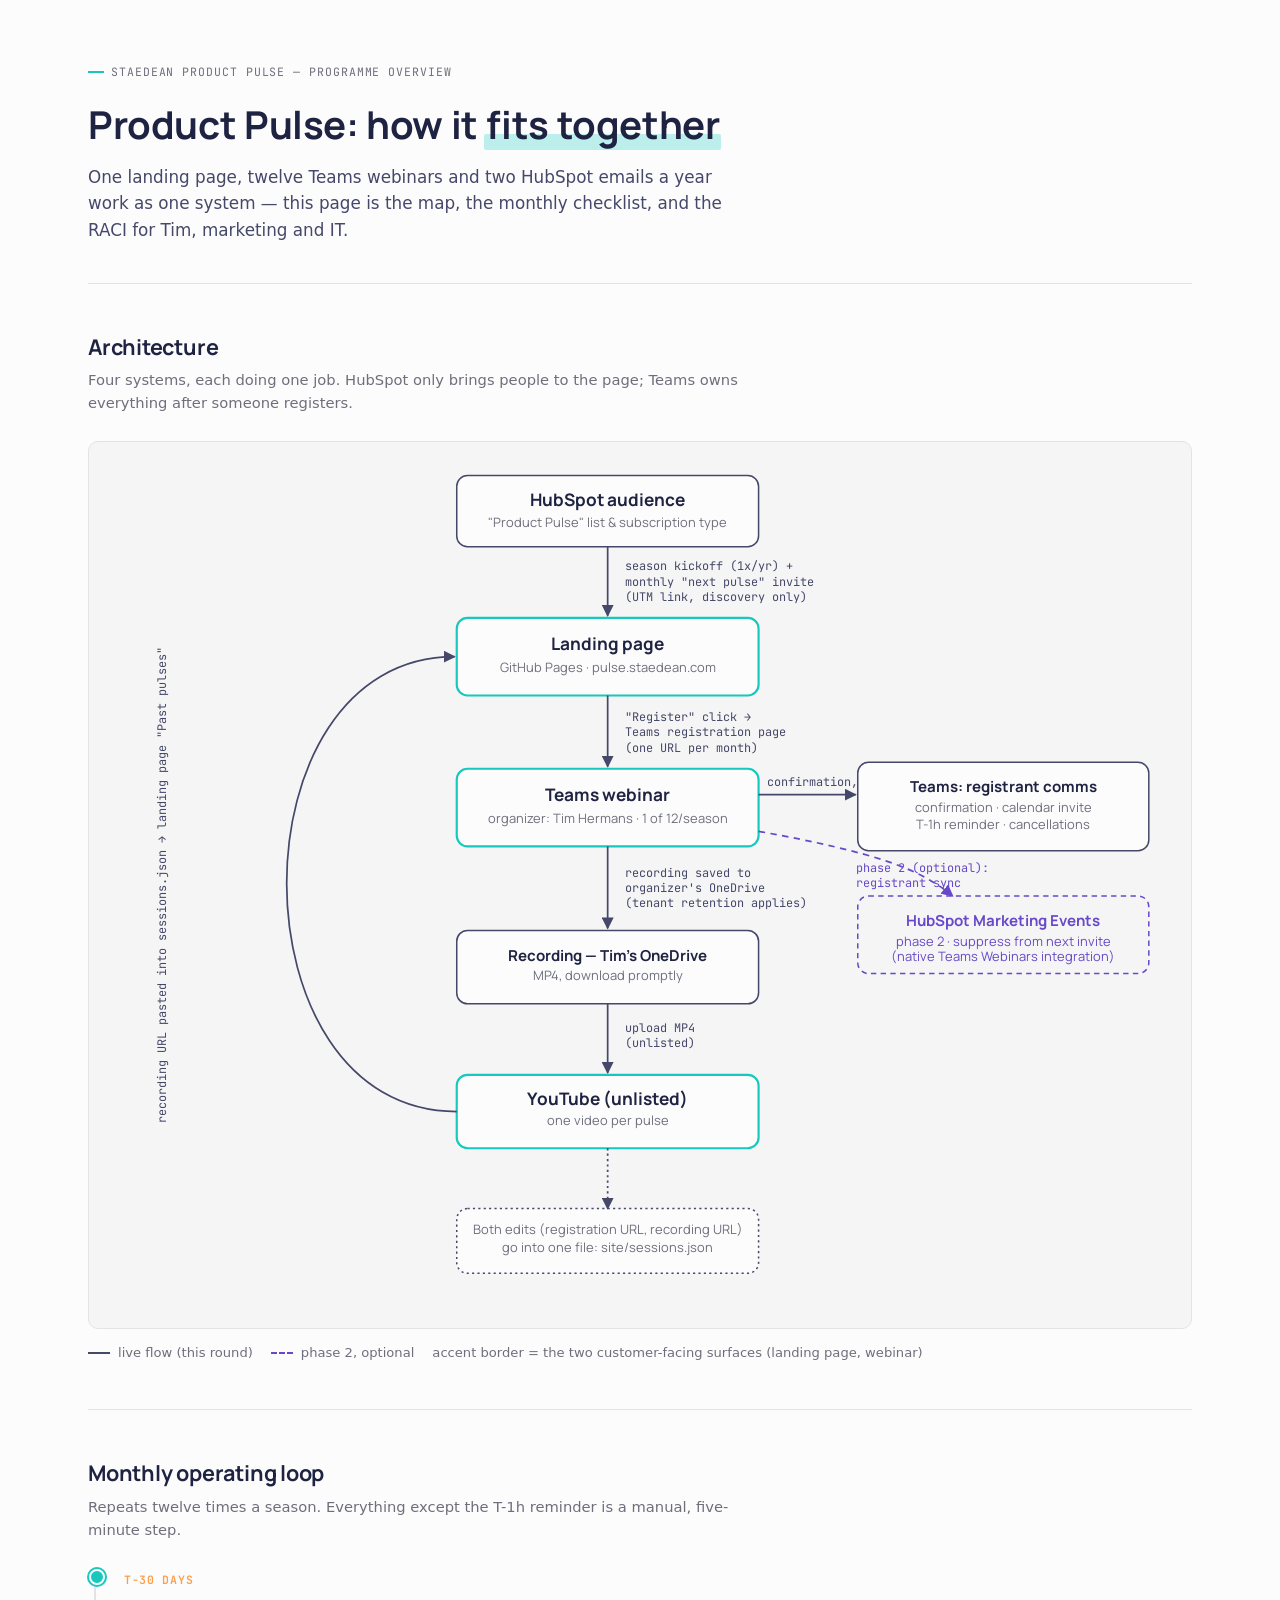
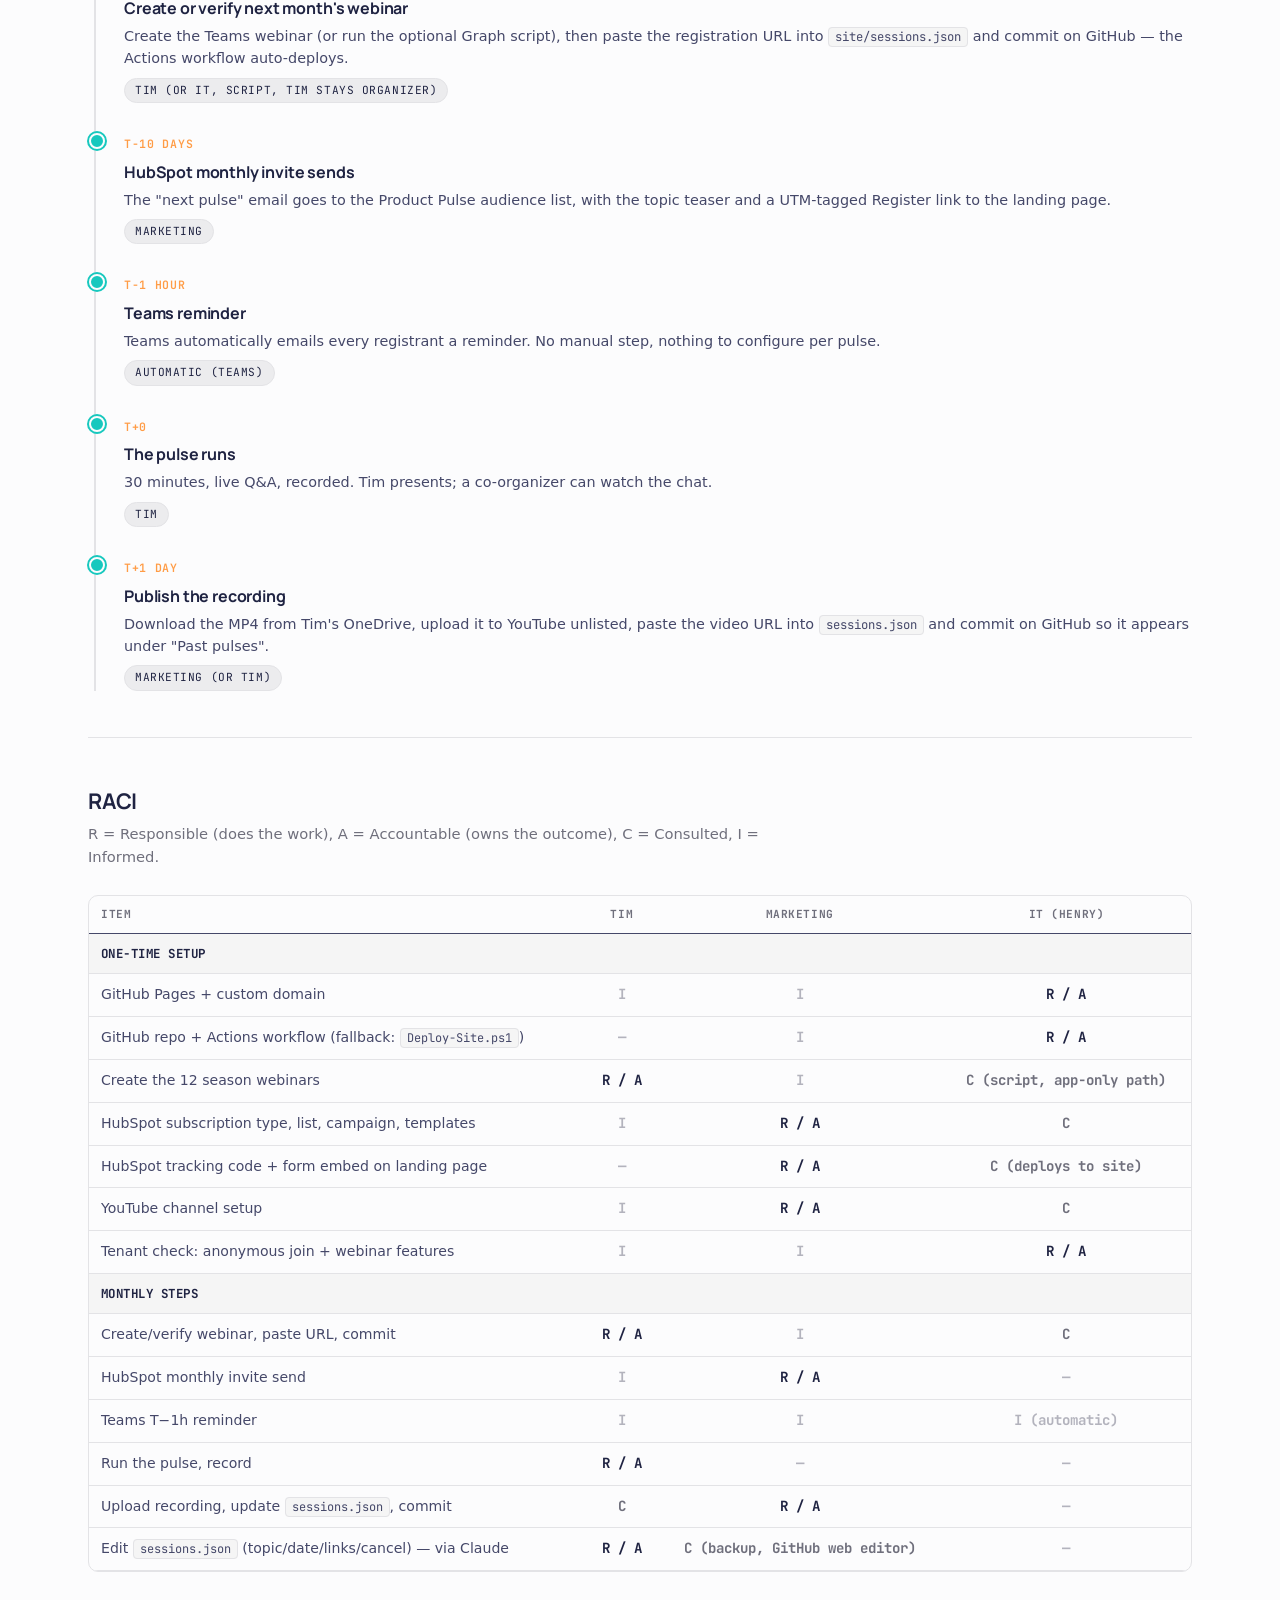
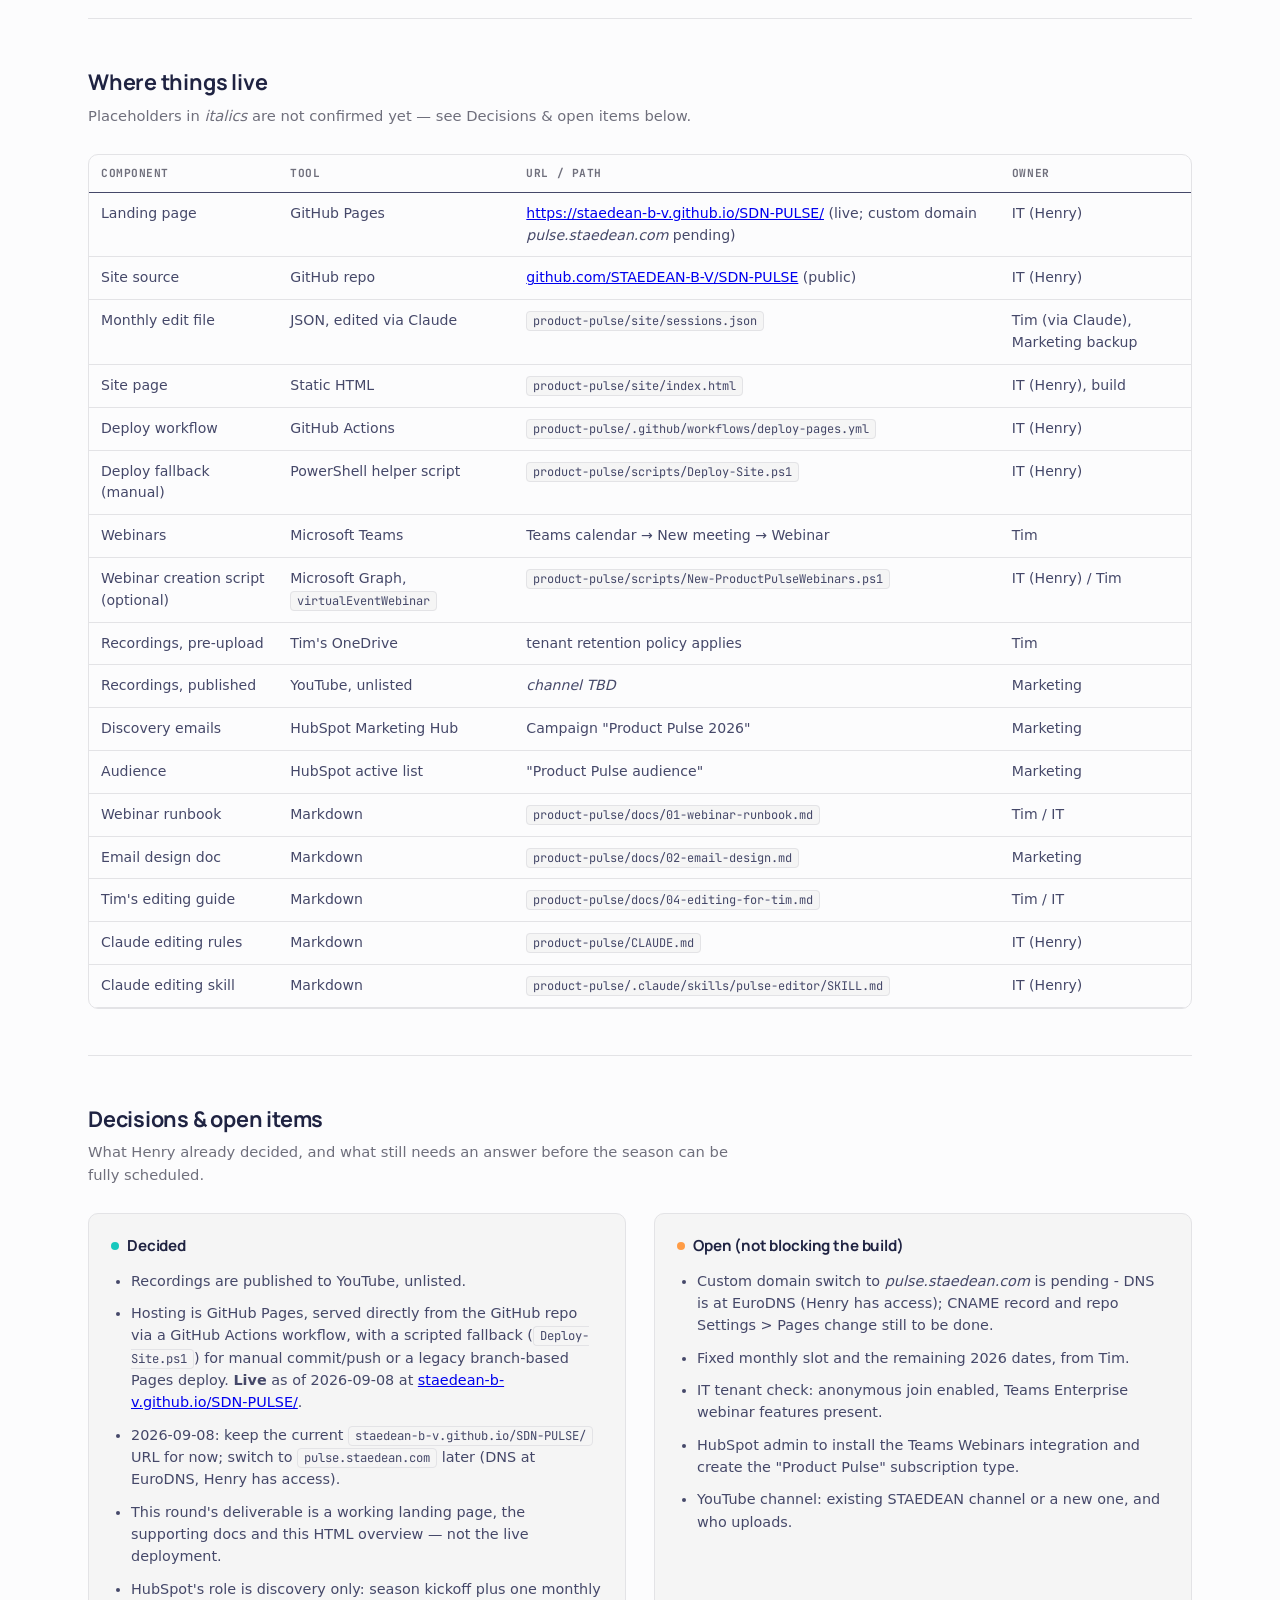
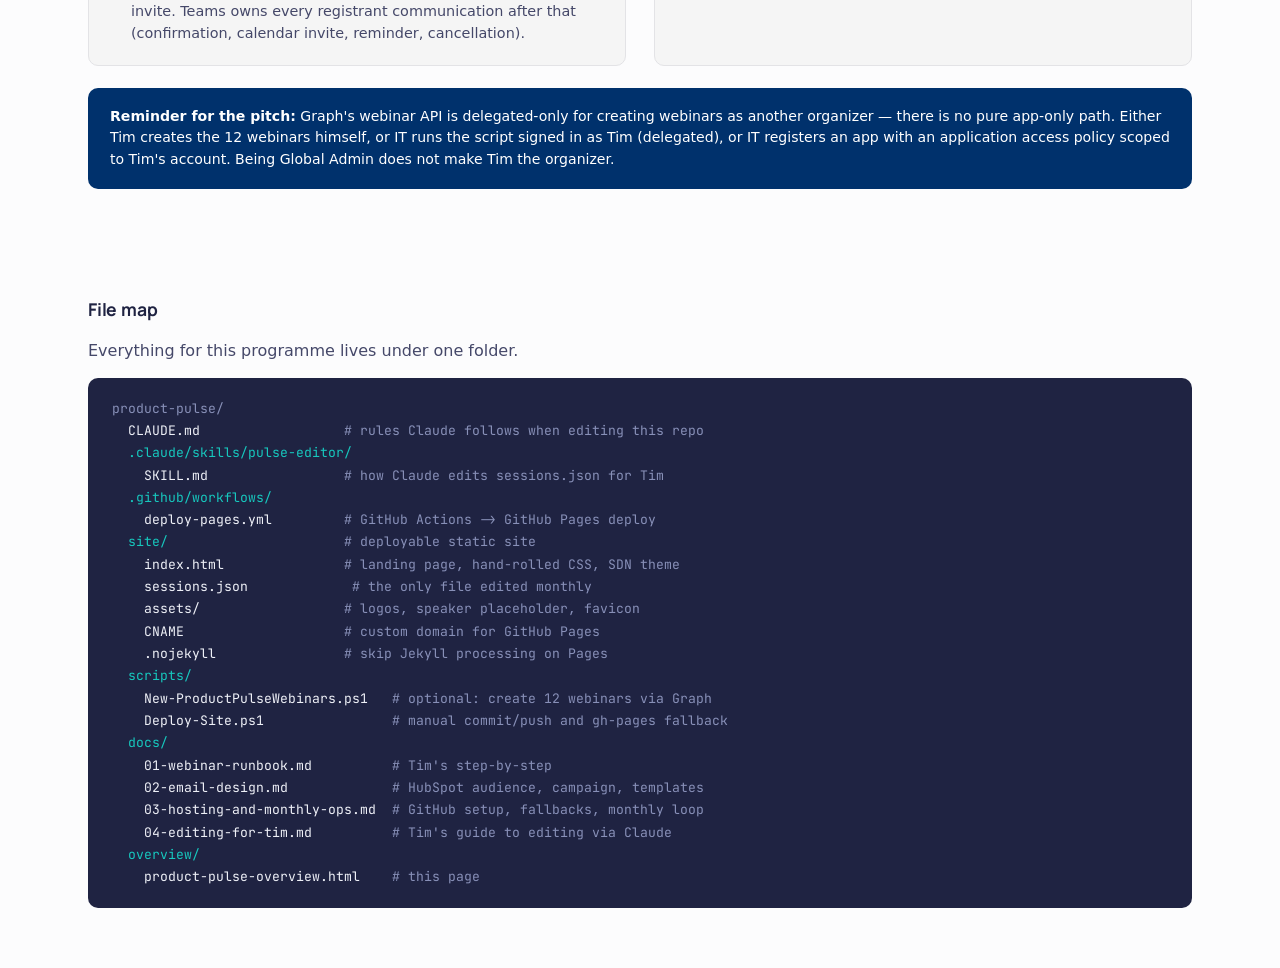
==== overview/product-pulse-overview.html @ a2bbcc6d "Season restart Nov 2026: 8 pulses, concise copy, no platform mentions; Tim editing via Claude (CLAUD" ====
<!DOCTYPE html>
<html lang="en">
<head>
<meta charset="utf-8">
<meta name="viewport" content="width=device-width, initial-scale=1">
<title>Product Pulse: how it fits together</title>

<link rel="preconnect" href="https://fonts.googleapis.com">
<link rel="preconnect" href="https://fonts.gstatic.com" crossorigin>
<link href="https://fonts.googleapis.com/css2?family=Manrope:wght@400;500;600;700;800&family=JetBrains+Mono:wght@400;500&display=swap" rel="stylesheet">

<style>
:root {
  /* STAEDEAN light drop */
  --color-paper:      #fcfcfd;
  --color-paper-2:    #f5f5f5;
  --color-paper-band: #00316c; /* Sapphire */
  --color-ink:        #1f2342; /* Galaxy Black */
  --color-ink-2:      #454869;
  --color-rule:       #e3e3e6;
  --color-rule-2:     #ececee;
  --color-muted:      #6f6f7c;
  --color-neutral:    #b3b3bd;
  --color-accent:     #17c8be; /* Miami Teal */
  --color-accent-2:   #ff9c46; /* Tangerine */
  --color-accent-ink: #1f2342;
  --color-alert:      #fa5a4f;
  --color-focus:      #17c8be;
  --color-support-purple: #6749c9;
  --color-support-pink:   #ff95d2;
  --color-support-sand:   #d7ba94;
  --color-support-teal-d: #008c94;
  --font-display: "Gilroy", "Manrope", system-ui, sans-serif;
  --font-body:    "Aptos", system-ui, "Segoe UI", "Inter", sans-serif;
  --font-mono:    "JetBrains Mono", ui-monospace, "Cascadia Code", monospace;
  --radius-card: 10px;
  --radius-input: 8px;
}

@media (prefers-color-scheme: dark) {
  :root {
    --color-paper:      #1f2342; /* Galaxy Black */
    --color-paper-2:    #262a4d;
    --color-paper-band: #0a4488;
    --color-ink:        #f5f5f7;
    --color-ink-2:      #cfd1e0;
    --color-rule:       #3a3e63;
    --color-rule-2:     #33375a;
    --color-muted:      #a6a8c0;
    --color-neutral:    #6a6e94;
    --color-accent:     #2fe0d5;
    --color-accent-2:   #ffb069;
    --color-accent-ink: #0f1128;
    --color-alert:      #ff7a71;
    --color-focus:      #2fe0d5;
  }
}

* { box-sizing: border-box; }
html, body { overflow-x: clip; }
body {
  margin: 0;
  background: var(--color-paper);
  color: var(--color-ink-2);
  font-family: var(--font-body);
  font-weight: 400;
  line-height: 1.55;
}

.wrap { max-width: 1160px; margin: 0 auto; padding: 0 28px; }

h1, h2, h3, .display { font-family: var(--font-display); color: var(--color-ink); letter-spacing: -0.01em; font-weight: 700; }

.eyebrow {
  font-family: var(--font-mono);
  text-transform: uppercase;
  letter-spacing: 0.08em;
  font-size: 0.72rem;
  color: var(--color-muted);
  display: inline-flex;
  align-items: center;
  gap: 0.6em;
}
.eyebrow::before { content: ""; display: inline-block; width: 1.4em; height: 2px; background: var(--color-accent); }

.h-mark { position: relative; white-space: nowrap; }
.h-mark::after {
  content: ""; position: absolute; left: -0.04em; right: -0.04em;
  bottom: 0.02em; height: 0.42em;
  background: var(--color-accent); opacity: 0.28;
  border-radius: 2px; z-index: -1;
}

header.hero {
  padding: 56px 0 40px;
  border-bottom: 1px solid var(--color-rule);
}
header.hero h1 { font-size: clamp(1.7rem, 3vw, 2.4rem); margin: 14px 0 10px; }
header.hero p.purpose { font-size: 1.05rem; color: var(--color-ink-2); max-width: 62ch; margin: 0; }

section { padding: 46px 0; border-bottom: 1px solid var(--color-rule); }
section:last-of-type { border-bottom: none; }
section h2 { font-size: 1.35rem; margin: 0 0 6px; }
section .lede { color: var(--color-muted); font-size: 0.92rem; margin: 0 0 26px; max-width: 72ch; }

/* Diagram */
.diagram-frame {
  border: 1px solid var(--color-rule);
  border-radius: var(--radius-card);
  background: var(--color-paper-2);
  padding: 12px;
}
.diagram-frame svg { display: block; width: 100%; height: auto; }
.legend { display: flex; flex-wrap: wrap; gap: 18px; margin-top: 14px; font-size: 0.82rem; color: var(--color-muted); }
.legend-item { display: flex; align-items: center; gap: 8px; }
.legend-swatch { width: 22px; height: 2px; background: var(--color-ink-2); display: inline-block; }
.legend-swatch.dashed { background: none; border-top: 2px dashed var(--color-support-purple); width: 22px; }

/* Timeline */
.timeline { display: flex; flex-direction: column; gap: 0; border-left: 2px solid var(--color-rule); margin-left: 6px; }
.tl-step { position: relative; padding: 0 0 28px 28px; }
.tl-step:last-child { padding-bottom: 0; }
.tl-step::before {
  content: ""; position: absolute; left: -7px; top: 2px;
  width: 12px; height: 12px; border-radius: 50%;
  background: var(--color-accent); border: 2px solid var(--color-paper);
  box-shadow: 0 0 0 2px var(--color-accent);
}
.tl-step .tl-when {
  font-family: var(--font-mono); font-size: 0.72rem; text-transform: uppercase;
  letter-spacing: 0.06em; color: var(--color-accent-2); font-weight: 600;
}
.tl-step h3 { font-size: 1rem; margin: 4px 0 4px; color: var(--color-ink); }
.tl-step p { margin: 0; font-size: 0.9rem; color: var(--color-ink-2); }
.tl-step .tl-owner {
  display: inline-block; margin-top: 8px; font-family: var(--font-mono);
  font-size: 0.7rem; text-transform: uppercase; letter-spacing: 0.05em;
  color: var(--color-ink); background: var(--color-rule-2);
  border: 1px solid var(--color-rule); border-radius: 999px; padding: 3px 10px;
}

/* Tables */
table { width: 100%; border-collapse: collapse; font-size: 0.88rem; }
caption { caption-side: top; text-align: left; font-size: 0.8rem; color: var(--color-muted); margin-bottom: 10px; }
th, td { text-align: left; padding: 10px 12px; border-bottom: 1px solid var(--color-rule); vertical-align: top; }
thead th { font-family: var(--font-mono); text-transform: uppercase; font-size: 0.7rem; letter-spacing: 0.05em; color: var(--color-muted); border-bottom: 1px solid var(--color-ink-2); }
tbody tr:hover { background: var(--color-paper-2); }
.group-row td { font-weight: 700; color: var(--color-ink); background: var(--color-paper-2); font-size: 0.78rem; text-transform: uppercase; letter-spacing: 0.04em; font-family: var(--font-mono); }
.raci-cell { text-align: center; font-family: var(--font-mono); font-weight: 700; }
.raci-r { color: var(--color-accent-ink); }
.raci-a { color: var(--color-ink); }
.raci-c { color: var(--color-muted); }
.raci-i { color: var(--color-neutral); }
.table-scroll { overflow-x: auto; border: 1px solid var(--color-rule); border-radius: var(--radius-card); }
.table-scroll table { min-width: 640px; }
code { font-family: var(--font-mono); font-size: 0.85em; background: var(--color-paper-2); padding: 1px 6px; border-radius: 4px; border: 1px solid var(--color-rule); }

/* Decisions / open items */
.two-col { display: grid; grid-template-columns: 1fr 1fr; gap: 28px; }
@media (max-width: 760px) { .two-col { grid-template-columns: 1fr; } }
.card {
  border: 1px solid var(--color-rule); border-radius: var(--radius-card);
  padding: 20px 22px; background: var(--color-paper-2);
}
.card h3 { margin: 0 0 12px; font-size: 0.95rem; display: flex; align-items: center; gap: 8px; }
.card h3 .dot { width: 8px; height: 8px; border-radius: 50%; }
.card.decisions h3 .dot { background: var(--color-accent); }
.card.open h3 .dot { background: var(--color-accent-2); }
.card ul { margin: 0; padding-left: 20px; }
.card li { margin-bottom: 10px; font-size: 0.9rem; }
.card li:last-child { margin-bottom: 0; }

/* Footer file map */
footer { padding: 46px 0 60px; }
footer h2 { font-size: 1.1rem; }
.filemap {
  font-family: var(--font-mono); font-size: 0.82rem; line-height: 1.7;
  background: var(--color-ink); color: #eef0f7;
  border-radius: var(--radius-card); padding: 20px 24px; overflow-x: auto;
  white-space: pre;
}
@media (prefers-color-scheme: dark) {
  .filemap { background: #0e1026; }
}
.filemap .ws { color: var(--color-accent); }
.filemap .cm { color: #8890b8; }

.band-note {
  background: var(--color-paper-band); color: #fff;
  border-radius: var(--radius-card); padding: 18px 22px; margin-top: 22px;
  font-size: 0.88rem;
}
.band-note strong { color: #fff; }

@media print {
  section { break-inside: avoid; }
}
</style>
</head>
<body>

<div class="wrap">
  <header class="hero">
    <span class="eyebrow">STAEDEAN Product Pulse &mdash; programme overview</span>
    <h1>Product Pulse: how it <span class="h-mark">fits together</span></h1>
    <p class="purpose">One landing page, twelve Teams webinars and two HubSpot emails a year work as one system &mdash; this page is the map, the monthly checklist, and the RACI for Tim, marketing and IT.</p>
  </header>

  <section id="architecture">
    <h2>Architecture</h2>
    <p class="lede">Four systems, each doing one job. HubSpot only brings people to the page; Teams owns everything after someone registers.</p>
    <div class="diagram-frame">
      <svg viewBox="0 0 1000 800" xmlns="http://www.w3.org/2000/svg" role="img" aria-label="Product Pulse architecture: HubSpot audience receives discovery emails pointing to the landing page; the landing page links to the monthly Teams webinar registration; Teams sends confirmations and reminders and stores the recording in Tim's OneDrive; the recording is uploaded to YouTube unlisted and linked back on the landing page's past pulses section; a dashed optional arrow shows Teams registrants syncing to HubSpot Marketing Events in phase 2.">
        <defs>
          <marker id="arrow" viewBox="0 0 10 10" refX="9" refY="5" markerWidth="7" markerHeight="7" orient="auto-start-reverse">
            <path d="M0,0 L10,5 L0,10 z" fill="#454869"></path>
          </marker>
          <marker id="arrow-dashed" viewBox="0 0 10 10" refX="9" refY="5" markerWidth="7" markerHeight="7" orient="auto-start-reverse">
            <path d="M0,0 L10,5 L0,10 z" fill="#6749c9"></path>
          </marker>
        </defs>

        <style>
          .node-box { fill: var(--color-paper); stroke: var(--color-ink-2); stroke-width: 1.4; }
          .node-box.accent { stroke: var(--color-accent); stroke-width: 2; }
          .node-box.phase2 { fill: none; stroke: #6749c9; stroke-width: 1.4; stroke-dasharray: 5 4; }
          .node-title { fill: var(--color-ink); font-family: Manrope, sans-serif; font-weight: 700; font-size: 16px; }
          .node-sub { fill: var(--color-muted); font-family: Manrope, sans-serif; font-size: 12px; }
          .flow-line { stroke: #454869; stroke-width: 1.6; fill: none; }
          .flow-line.dashed { stroke: #6749c9; stroke-dasharray: 6 5; }
          .flow-label { fill: #454869; font-family: "JetBrains Mono", monospace; font-size: 11px; }
          .flow-label.dashed-label { fill: #6749c9; }
        </style>

        <!-- Box A: HubSpot audience -->
        <rect class="node-box" x="330" y="20" width="280" height="66" rx="10"></rect>
        <text class="node-title" x="470" y="48" text-anchor="middle">HubSpot audience</text>
        <text class="node-sub" x="470" y="68" text-anchor="middle">"Product Pulse" list &amp; subscription type</text>

        <!-- Arrow A -> B -->
        <line class="flow-line" x1="470" y1="86" x2="470" y2="150" marker-end="url(#arrow)"></line>
        <text class="flow-label" x="486" y="108">season kickoff (1x/yr) +</text>
        <text class="flow-label" x="486" y="122">monthly "next pulse" invite</text>
        <text class="flow-label" x="486" y="136">(UTM link, discovery only)</text>

        <!-- Box B: Landing page -->
        <rect class="node-box accent" x="330" y="152" width="280" height="72" rx="10"></rect>
        <text class="node-title" x="470" y="182" text-anchor="middle">Landing page</text>
        <text class="node-sub" x="470" y="202" text-anchor="middle">GitHub Pages &middot; pulse.staedean.com</text>

        <!-- Arrow B -> C -->
        <line class="flow-line" x1="470" y1="224" x2="470" y2="290" marker-end="url(#arrow)"></line>
        <text class="flow-label" x="486" y="248">"Register" click &rarr;</text>
        <text class="flow-label" x="486" y="262">Teams registration page</text>
        <text class="flow-label" x="486" y="276">(one URL per month)</text>

        <!-- Box C: Teams webinar registration -->
        <rect class="node-box accent" x="330" y="292" width="280" height="72" rx="10"></rect>
        <text class="node-title" x="470" y="322" text-anchor="middle">Teams webinar</text>
        <text class="node-sub" x="470" y="342" text-anchor="middle">organizer: Tim Hermans &middot; 1 of 12/season</text>

        <!-- Arrow C -> D (confirmations) -->
        <line class="flow-line" x1="610" y1="316" x2="700" y2="316" marker-end="url(#arrow)"></line>
        <text class="flow-label" x="618" y="308">confirmation, invite,</text>

        <!-- Box D: Teams confirmations/reminders -->
        <rect class="node-box" x="702" y="286" width="270" height="82" rx="10"></rect>
        <text class="node-title" x="837" y="314" text-anchor="middle" style="font-size:14px;">Teams: registrant comms</text>
        <text class="node-sub" x="837" y="332" text-anchor="middle">confirmation &middot; calendar invite</text>
        <text class="node-sub" x="837" y="348" text-anchor="middle">T-1h reminder &middot; cancellations</text>

        <!-- Dashed arrow C -> E (phase 2) -->
        <path class="flow-line dashed" d="M 610 350 C 720 370, 760 385, 790 410" marker-end="url(#arrow-dashed)"></path>
        <text class="flow-label dashed-label" x="700" y="388">phase 2 (optional):</text>
        <text class="flow-label dashed-label" x="700" y="402">registrant sync</text>

        <!-- Box E: HubSpot Marketing Events (phase 2) -->
        <rect class="node-box phase2" x="702" y="410" width="270" height="72" rx="10"></rect>
        <text class="node-title" x="837" y="438" text-anchor="middle" style="font-size:14px; fill:#6749c9;">HubSpot Marketing Events</text>
        <text class="node-sub" x="837" y="456" text-anchor="middle" style="fill:#6749c9;">phase 2 &middot; suppress from next invite</text>
        <text class="node-sub" x="837" y="470" text-anchor="middle" style="fill:#6749c9;">(native Teams Webinars integration)</text>

        <!-- Arrow C -> F (recording down) -->
        <line class="flow-line" x1="470" y1="364" x2="470" y2="440" marker-end="url(#arrow)"></line>
        <text class="flow-label" x="486" y="392">recording saved to</text>
        <text class="flow-label" x="486" y="406">organizer's OneDrive</text>
        <text class="flow-label" x="486" y="420">(tenant retention applies)</text>

        <!-- Box F: Recording / OneDrive -->
        <rect class="node-box" x="330" y="442" width="280" height="68" rx="10"></rect>
        <text class="node-title" x="470" y="470" text-anchor="middle" style="font-size:14px;">Recording &mdash; Tim's OneDrive</text>
        <text class="node-sub" x="470" y="488" text-anchor="middle">MP4, download promptly</text>

        <!-- Arrow F -> G -->
        <line class="flow-line" x1="470" y1="510" x2="470" y2="574" marker-end="url(#arrow)"></line>
        <text class="flow-label" x="486" y="536">upload MP4</text>
        <text class="flow-label" x="486" y="550">(unlisted)</text>

        <!-- Box G: YouTube unlisted -->
        <rect class="node-box accent" x="330" y="576" width="280" height="68" rx="10"></rect>
        <text class="node-title" x="470" y="604" text-anchor="middle">YouTube (unlisted)</text>
        <text class="node-sub" x="470" y="622" text-anchor="middle">one video per pulse</text>

        <!-- Curved arrow G -> B "Past pulses" -->
        <path class="flow-line" d="M 330 610 C 120 610, 120 188, 328 188" marker-end="url(#arrow)"></path>
        <text class="flow-label" x="60" y="400" transform="rotate(-90 60 400)" text-anchor="middle">recording URL pasted into sessions.json &rarr; landing page "Past pulses"</text>

        <!-- Legend note inside diagram: session file -->
        <rect class="node-box" x="330" y="700" width="280" height="60" rx="10" stroke-dasharray="2 3"></rect>
        <text class="node-sub" x="470" y="724" text-anchor="middle" style="font-size:12px;">Both edits (registration URL, recording URL)</text>
        <text class="node-sub" x="470" y="740" text-anchor="middle" style="font-size:12px;">go into one file: site/sessions.json</text>
        <line class="flow-line" x1="470" y1="644" x2="470" y2="700" marker-end="url(#arrow)" stroke-dasharray="2 3"></line>
      </svg>
    </div>
    <div class="legend">
      <span class="legend-item"><span class="legend-swatch"></span> live flow (this round)</span>
      <span class="legend-item"><span class="legend-swatch dashed"></span> phase 2, optional</span>
      <span class="legend-item">accent border = the two customer-facing surfaces (landing page, webinar)</span>
    </div>
  </section>

  <section id="timeline">
    <h2>Monthly operating loop</h2>
    <p class="lede">Repeats twelve times a season. Everything except the T-1h reminder is a manual, five-minute step.</p>
    <div class="timeline">
      <div class="tl-step">
        <span class="tl-when">T&minus;30 days</span>
        <h3>Create or verify next month's webinar</h3>
        <p>Create the Teams webinar (or run the optional Graph script), then paste the registration URL into <code>site/sessions.json</code> and commit on GitHub &mdash; the Actions workflow auto-deploys.</p>
        <span class="tl-owner">Tim (or IT, script, Tim stays organizer)</span>
      </div>
      <div class="tl-step">
        <span class="tl-when">T&minus;10 days</span>
        <h3>HubSpot monthly invite sends</h3>
        <p>The "next pulse" email goes to the Product Pulse audience list, with the topic teaser and a UTM-tagged Register link to the landing page.</p>
        <span class="tl-owner">Marketing</span>
      </div>
      <div class="tl-step">
        <span class="tl-when">T&minus;1 hour</span>
        <h3>Teams reminder</h3>
        <p>Teams automatically emails every registrant a reminder. No manual step, nothing to configure per pulse.</p>
        <span class="tl-owner">Automatic (Teams)</span>
      </div>
      <div class="tl-step">
        <span class="tl-when">T&plus;0</span>
        <h3>The pulse runs</h3>
        <p>30 minutes, live Q&amp;A, recorded. Tim presents; a co-organizer can watch the chat.</p>
        <span class="tl-owner">Tim</span>
      </div>
      <div class="tl-step">
        <span class="tl-when">T&plus;1 day</span>
        <h3>Publish the recording</h3>
        <p>Download the MP4 from Tim's OneDrive, upload it to YouTube unlisted, paste the video URL into <code>sessions.json</code> and commit on GitHub so it appears under "Past pulses".</p>
        <span class="tl-owner">Marketing (or Tim)</span>
      </div>
    </div>
  </section>

  <section id="raci">
    <h2>RACI</h2>
    <p class="lede">R = Responsible (does the work), A = Accountable (owns the outcome), C = Consulted, I = Informed.</p>
    <div class="table-scroll">
      <table>
        <thead>
          <tr><th>Item</th><th class="raci-cell">Tim</th><th class="raci-cell">Marketing</th><th class="raci-cell">IT (Henry)</th></tr>
        </thead>
        <tbody>
          <tr class="group-row"><td colspan="4">One-time setup</td></tr>
          <tr><td>GitHub Pages + custom domain</td><td class="raci-cell raci-i">I</td><td class="raci-cell raci-i">I</td><td class="raci-cell raci-a">R / A</td></tr>
          <tr><td>GitHub repo + Actions workflow (fallback: <code>Deploy-Site.ps1</code>)</td><td class="raci-cell raci-i">&mdash;</td><td class="raci-cell raci-i">I</td><td class="raci-cell raci-a">R / A</td></tr>
          <tr><td>Create the 12 season webinars</td><td class="raci-cell raci-a">R / A</td><td class="raci-cell raci-i">I</td><td class="raci-cell raci-c">C (script, app-only path)</td></tr>
          <tr><td>HubSpot subscription type, list, campaign, templates</td><td class="raci-cell raci-i">I</td><td class="raci-cell raci-a">R / A</td><td class="raci-cell raci-c">C</td></tr>
          <tr><td>HubSpot tracking code + form embed on landing page</td><td class="raci-cell raci-i">&mdash;</td><td class="raci-cell raci-a">R / A</td><td class="raci-cell raci-c">C (deploys to site)</td></tr>
          <tr><td>YouTube channel setup</td><td class="raci-cell raci-i">I</td><td class="raci-cell raci-a">R / A</td><td class="raci-cell raci-c">C</td></tr>
          <tr><td>Tenant check: anonymous join + webinar features</td><td class="raci-cell raci-i">I</td><td class="raci-cell raci-i">I</td><td class="raci-cell raci-a">R / A</td></tr>
          <tr class="group-row"><td colspan="4">Monthly steps</td></tr>
          <tr><td>Create/verify webinar, paste URL, commit</td><td class="raci-cell raci-a">R / A</td><td class="raci-cell raci-i">I</td><td class="raci-cell raci-c">C</td></tr>
          <tr><td>HubSpot monthly invite send</td><td class="raci-cell raci-i">I</td><td class="raci-cell raci-a">R / A</td><td class="raci-cell raci-i">&mdash;</td></tr>
          <tr><td>Teams T&minus;1h reminder</td><td class="raci-cell raci-i">I</td><td class="raci-cell raci-i">I</td><td class="raci-cell raci-i">I (automatic)</td></tr>
          <tr><td>Run the pulse, record</td><td class="raci-cell raci-a">R / A</td><td class="raci-cell raci-i">&mdash;</td><td class="raci-cell raci-i">&mdash;</td></tr>
          <tr><td>Upload recording, update <code>sessions.json</code>, commit</td><td class="raci-cell raci-c">C</td><td class="raci-cell raci-a">R / A</td><td class="raci-cell raci-i">&mdash;</td></tr>
          <tr><td>Edit <code>sessions.json</code> (topic/date/links/cancel) &mdash; via Claude</td><td class="raci-cell raci-a">R / A</td><td class="raci-cell raci-c">C (backup, GitHub web editor)</td><td class="raci-cell raci-i">&mdash;</td></tr>
        </tbody>
      </table>
    </div>
  </section>

  <section id="where">
    <h2>Where things live</h2>
    <p class="lede">Placeholders in <em>italics</em> are not confirmed yet &mdash; see Decisions &amp; open items below.</p>
    <div class="table-scroll">
      <table>
        <thead>
          <tr><th>Component</th><th>Tool</th><th>URL / path</th><th>Owner</th></tr>
        </thead>
        <tbody>
          <tr><td>Landing page</td><td>GitHub Pages</td><td><a href="https://staedean-b-v.github.io/SDN-PULSE/">https://staedean-b-v.github.io/SDN-PULSE/</a> (live; custom domain <em>pulse.staedean.com</em> pending)</td><td>IT (Henry)</td></tr>
          <tr><td>Site source</td><td>GitHub repo</td><td><a href="https://github.com/STAEDEAN-B-V/SDN-PULSE">github.com/STAEDEAN-B-V/SDN-PULSE</a> (public)</td><td>IT (Henry)</td></tr>
          <tr><td>Monthly edit file</td><td>JSON, edited via Claude</td><td><code>product-pulse/site/sessions.json</code></td><td>Tim (via Claude), Marketing backup</td></tr>
          <tr><td>Site page</td><td>Static HTML</td><td><code>product-pulse/site/index.html</code></td><td>IT (Henry), build</td></tr>
          <tr><td>Deploy workflow</td><td>GitHub Actions</td><td><code>product-pulse/.github/workflows/deploy-pages.yml</code></td><td>IT (Henry)</td></tr>
          <tr><td>Deploy fallback (manual)</td><td>PowerShell helper script</td><td><code>product-pulse/scripts/Deploy-Site.ps1</code></td><td>IT (Henry)</td></tr>
          <tr><td>Webinars</td><td>Microsoft Teams</td><td>Teams calendar &rarr; New meeting &rarr; Webinar</td><td>Tim</td></tr>
          <tr><td>Webinar creation script (optional)</td><td>Microsoft Graph, <code>virtualEventWebinar</code></td><td><code>product-pulse/scripts/New-ProductPulseWebinars.ps1</code></td><td>IT (Henry) / Tim</td></tr>
          <tr><td>Recordings, pre-upload</td><td>Tim's OneDrive</td><td>tenant retention policy applies</td><td>Tim</td></tr>
          <tr><td>Recordings, published</td><td>YouTube, unlisted</td><td><em>channel TBD</em></td><td>Marketing</td></tr>
          <tr><td>Discovery emails</td><td>HubSpot Marketing Hub</td><td>Campaign "Product Pulse 2026"</td><td>Marketing</td></tr>
          <tr><td>Audience</td><td>HubSpot active list</td><td>"Product Pulse audience"</td><td>Marketing</td></tr>
          <tr><td>Webinar runbook</td><td>Markdown</td><td><code>product-pulse/docs/01-webinar-runbook.md</code></td><td>Tim / IT</td></tr>
          <tr><td>Email design doc</td><td>Markdown</td><td><code>product-pulse/docs/02-email-design.md</code></td><td>Marketing</td></tr>
          <tr><td>Tim's editing guide</td><td>Markdown</td><td><code>product-pulse/docs/04-editing-for-tim.md</code></td><td>Tim / IT</td></tr>
          <tr><td>Claude editing rules</td><td>Markdown</td><td><code>product-pulse/CLAUDE.md</code></td><td>IT (Henry)</td></tr>
          <tr><td>Claude editing skill</td><td>Markdown</td><td><code>product-pulse/.claude/skills/pulse-editor/SKILL.md</code></td><td>IT (Henry)</td></tr>
        </tbody>
      </table>
    </div>
  </section>

  <section id="decisions">
    <h2>Decisions &amp; open items</h2>
    <p class="lede">What Henry already decided, and what still needs an answer before the season can be fully scheduled.</p>
    <div class="two-col">
      <div class="card decisions">
        <h3><span class="dot"></span>Decided</h3>
        <ul>
          <li>Recordings are published to YouTube, unlisted.</li>
          <li>Hosting is GitHub Pages, served directly from the GitHub repo via a GitHub Actions workflow, with a scripted fallback (<code>Deploy-Site.ps1</code>) for manual commit/push or a legacy branch-based Pages deploy. <strong>Live</strong> as of 2026-09-08 at <a href="https://staedean-b-v.github.io/SDN-PULSE/">staedean-b-v.github.io/SDN-PULSE/</a>.</li>
          <li>2026-09-08: keep the current <code>staedean-b-v.github.io/SDN-PULSE/</code> URL for now; switch to <code>pulse.staedean.com</code> later (DNS at EuroDNS, Henry has access).</li>
          <li>This round's deliverable is a working landing page, the supporting docs and this HTML overview &mdash; not the live deployment.</li>
          <li>HubSpot's role is discovery only: season kickoff plus one monthly invite. Teams owns every registrant communication after that (confirmation, calendar invite, reminder, cancellation).</li>
        </ul>
      </div>
      <div class="card open">
        <h3><span class="dot"></span>Open (not blocking the build)</h3>
        <ul>
          <li>Custom domain switch to <em>pulse.staedean.com</em> is pending - DNS is at EuroDNS (Henry has access); CNAME record and repo Settings > Pages change still to be done.</li>
          <li>Fixed monthly slot and the remaining 2026 dates, from Tim.</li>
          <li>IT tenant check: anonymous join enabled, Teams Enterprise webinar features present.</li>
          <li>HubSpot admin to install the Teams Webinars integration and create the "Product Pulse" subscription type.</li>
          <li>YouTube channel: existing STAEDEAN channel or a new one, and who uploads.</li>
        </ul>
      </div>
    </div>
    <div class="band-note">
      <strong>Reminder for the pitch:</strong> Graph's webinar API is delegated-only for creating webinars as another organizer &mdash; there is no pure app-only path. Either Tim creates the 12 webinars himself, or IT runs the script signed in as Tim (delegated), or IT registers an app with an application access policy scoped to Tim's account. Being Global Admin does not make Tim the organizer.
    </div>
  </section>

  <footer>
    <h2>File map</h2>
    <p class="lede" style="margin-bottom:14px;">Everything for this programme lives under one folder.</p>
    <div class="filemap"><span class="cm">product-pulse/</span>
  CLAUDE.md                  <span class="cm"># rules Claude follows when editing this repo</span>
  <span class="ws">.claude/skills/pulse-editor/</span>
    SKILL.md                 <span class="cm"># how Claude edits sessions.json for Tim</span>
  <span class="ws">.github/workflows/</span>
    deploy-pages.yml         <span class="cm"># GitHub Actions -&gt; GitHub Pages deploy</span>
  <span class="ws">site/</span>                      <span class="cm"># deployable static site</span>
    index.html               <span class="cm"># landing page, hand-rolled CSS, SDN theme</span>
    sessions.json             <span class="cm"># the only file edited monthly</span>
    assets/                  <span class="cm"># logos, speaker placeholder, favicon</span>
    CNAME                    <span class="cm"># custom domain for GitHub Pages</span>
    .nojekyll                <span class="cm"># skip Jekyll processing on Pages</span>
  <span class="ws">scripts/</span>
    New-ProductPulseWebinars.ps1   <span class="cm"># optional: create 12 webinars via Graph</span>
    Deploy-Site.ps1                <span class="cm"># manual commit/push and gh-pages fallback</span>
  <span class="ws">docs/</span>
    01-webinar-runbook.md          <span class="cm"># Tim's step-by-step</span>
    02-email-design.md             <span class="cm"># HubSpot audience, campaign, templates</span>
    03-hosting-and-monthly-ops.md  <span class="cm"># GitHub setup, fallbacks, monthly loop</span>
    04-editing-for-tim.md          <span class="cm"># Tim's guide to editing via Claude</span>
  <span class="ws">overview/</span>
    product-pulse-overview.html    <span class="cm"># this page</span></div>
  </footer>
</div>

</body>
</html>
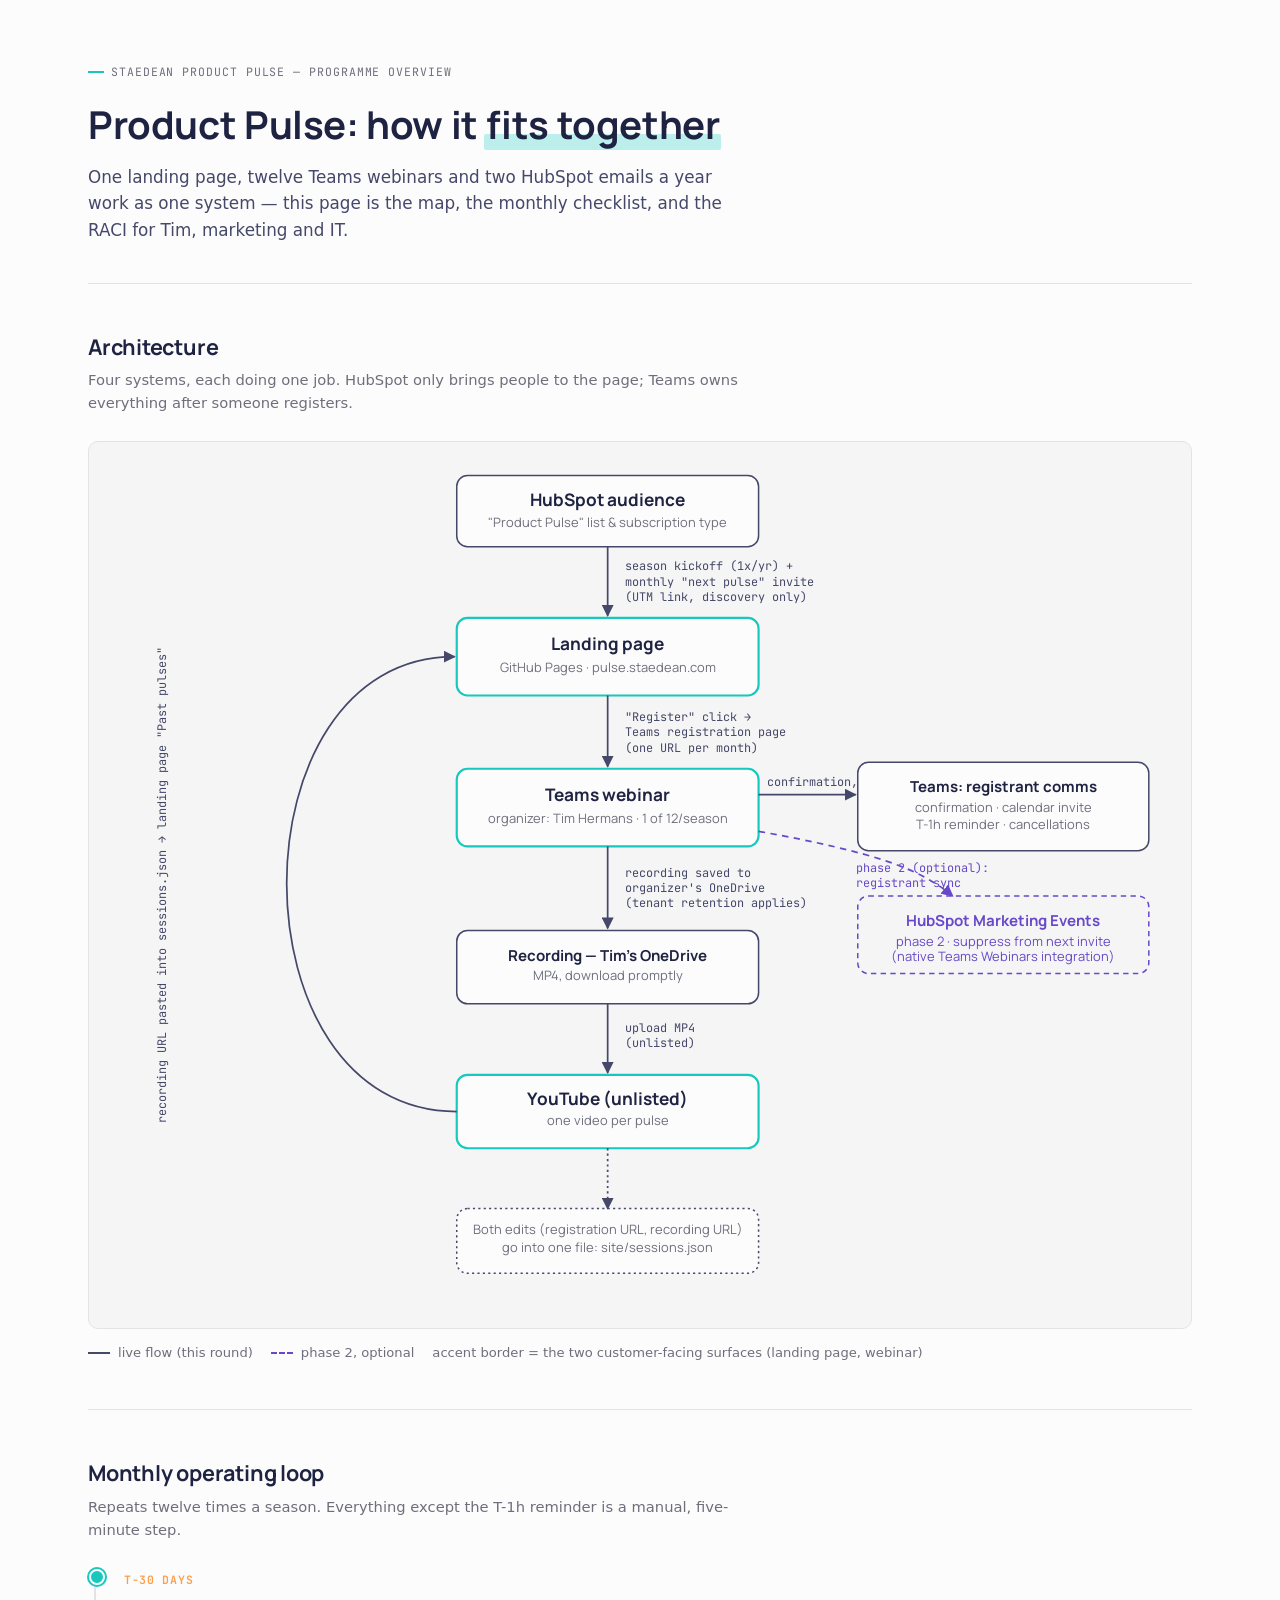
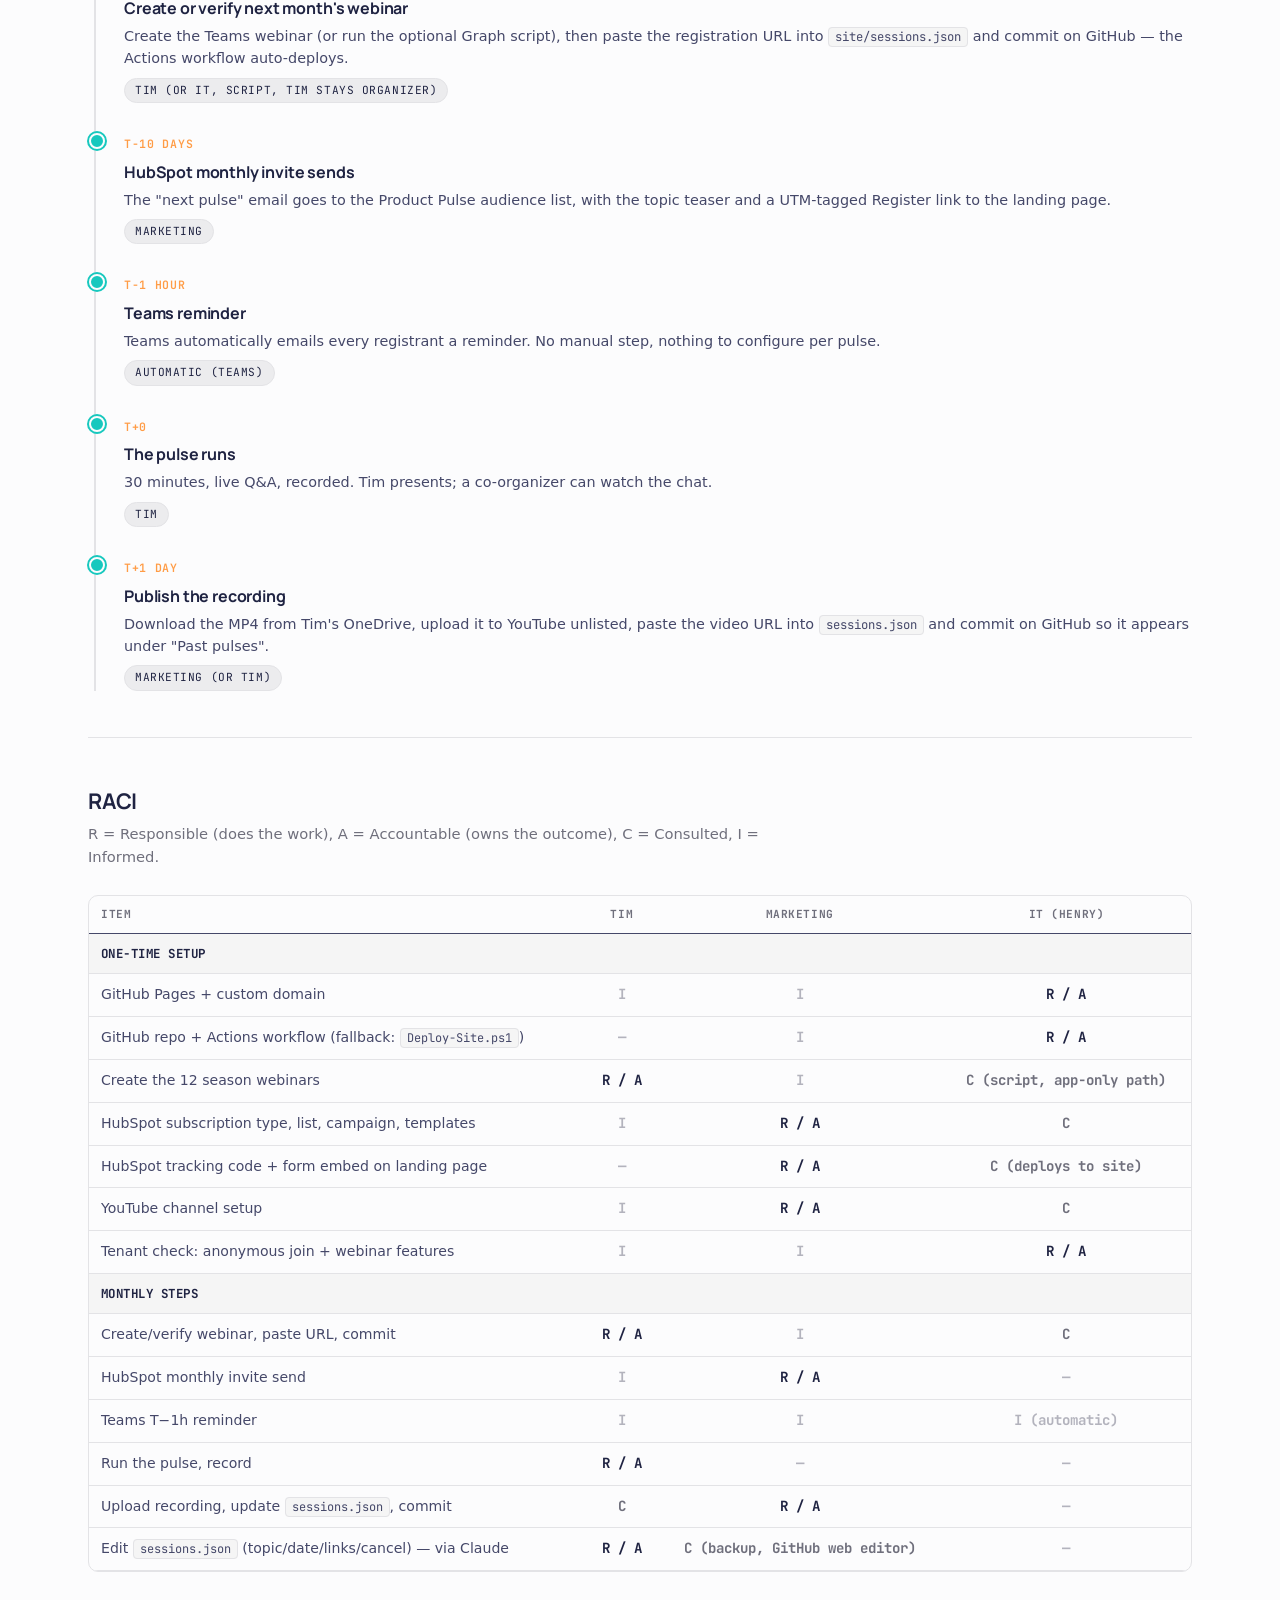
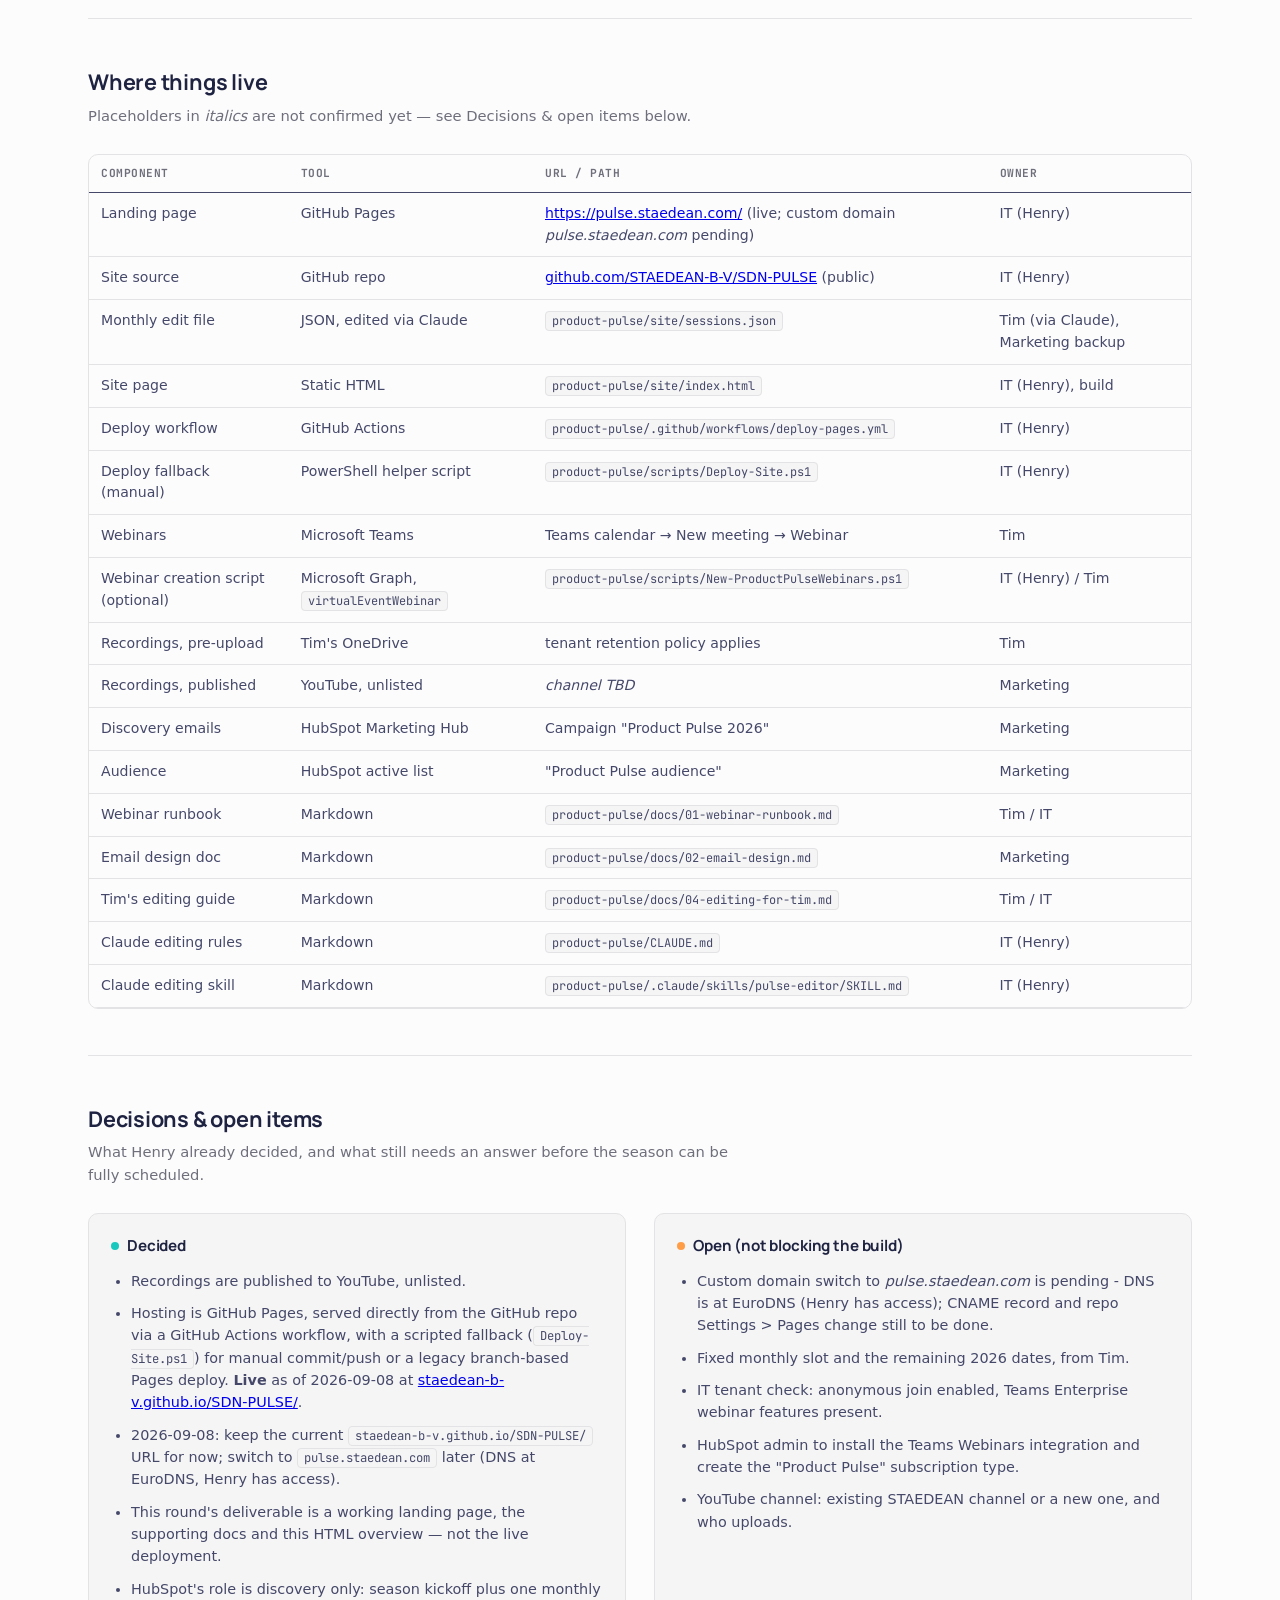
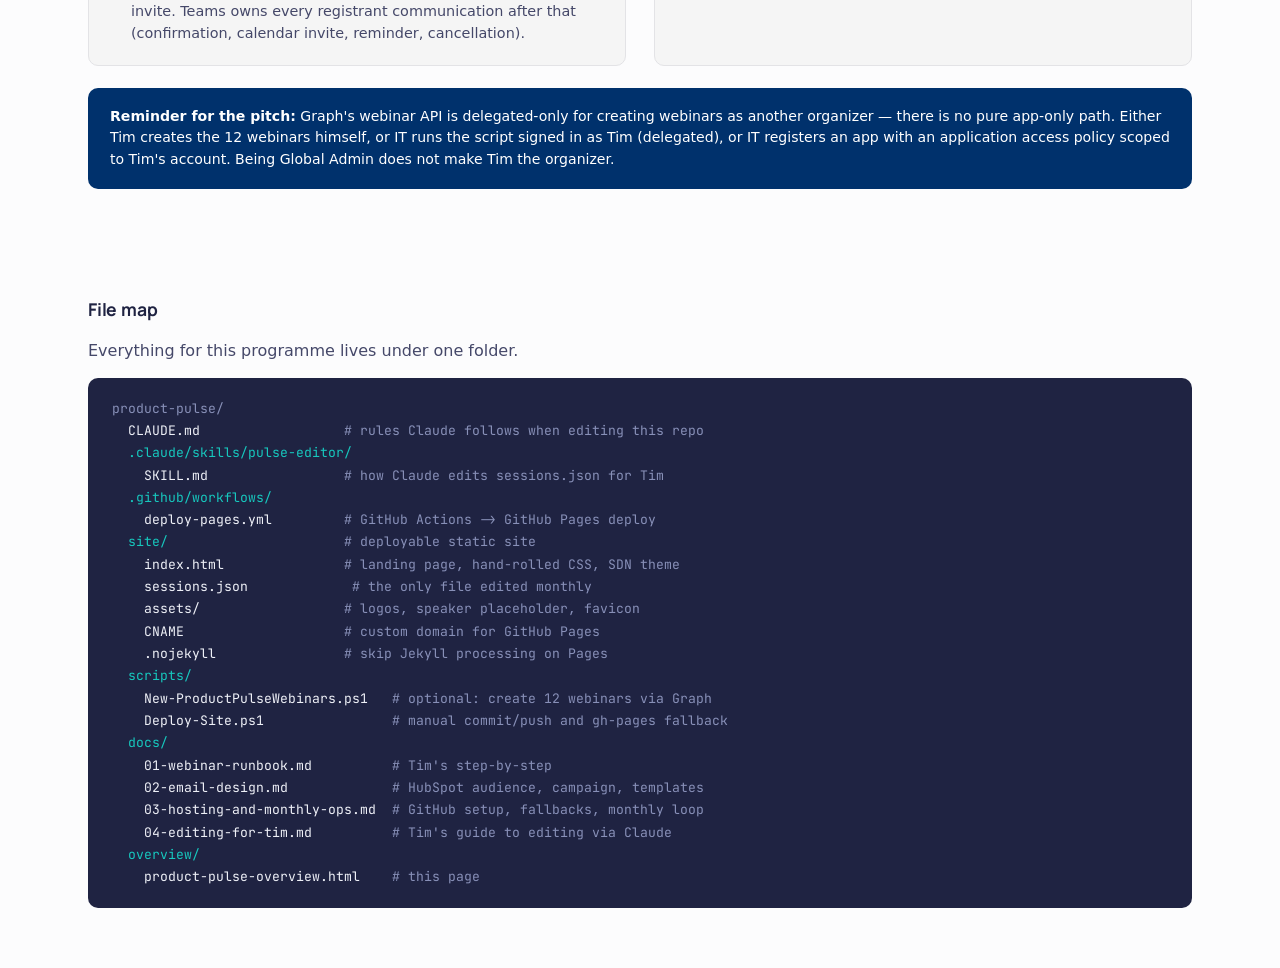
==== commit 3536a15a: "Docs: live site is now https://pulse.staedean.com" ====
--- a/overview/product-pulse-overview.html
+++ b/overview/product-pulse-overview.html
@@ -394,7 +394,7 @@
           <tr><th>Component</th><th>Tool</th><th>URL / path</th><th>Owner</th></tr>
         </thead>
         <tbody>
-          <tr><td>Landing page</td><td>GitHub Pages</td><td><a href="https://staedean-b-v.github.io/SDN-PULSE/">https://staedean-b-v.github.io/SDN-PULSE/</a> (live; custom domain <em>pulse.staedean.com</em> pending)</td><td>IT (Henry)</td></tr>
+          <tr><td>Landing page</td><td>GitHub Pages</td><td><a href="https://pulse.staedean.com/">https://pulse.staedean.com/</a> (live; custom domain <em>pulse.staedean.com</em> pending)</td><td>IT (Henry)</td></tr>
           <tr><td>Site source</td><td>GitHub repo</td><td><a href="https://github.com/STAEDEAN-B-V/SDN-PULSE">github.com/STAEDEAN-B-V/SDN-PULSE</a> (public)</td><td>IT (Henry)</td></tr>
           <tr><td>Monthly edit file</td><td>JSON, edited via Claude</td><td><code>product-pulse/site/sessions.json</code></td><td>Tim (via Claude), Marketing backup</td></tr>
           <tr><td>Site page</td><td>Static HTML</td><td><code>product-pulse/site/index.html</code></td><td>IT (Henry), build</td></tr>
@@ -424,7 +424,7 @@
         <h3><span class="dot"></span>Decided</h3>
         <ul>
           <li>Recordings are published to YouTube, unlisted.</li>
-          <li>Hosting is GitHub Pages, served directly from the GitHub repo via a GitHub Actions workflow, with a scripted fallback (<code>Deploy-Site.ps1</code>) for manual commit/push or a legacy branch-based Pages deploy. <strong>Live</strong> as of 2026-09-08 at <a href="https://staedean-b-v.github.io/SDN-PULSE/">staedean-b-v.github.io/SDN-PULSE/</a>.</li>
+          <li>Hosting is GitHub Pages, served directly from the GitHub repo via a GitHub Actions workflow, with a scripted fallback (<code>Deploy-Site.ps1</code>) for manual commit/push or a legacy branch-based Pages deploy. <strong>Live</strong> as of 2026-09-08 at <a href="https://pulse.staedean.com/">staedean-b-v.github.io/SDN-PULSE/</a>.</li>
           <li>2026-09-08: keep the current <code>staedean-b-v.github.io/SDN-PULSE/</code> URL for now; switch to <code>pulse.staedean.com</code> later (DNS at EuroDNS, Henry has access).</li>
           <li>This round's deliverable is a working landing page, the supporting docs and this HTML overview &mdash; not the live deployment.</li>
           <li>HubSpot's role is discovery only: season kickoff plus one monthly invite. Teams owns every registrant communication after that (confirmation, calendar invite, reminder, cancellation).</li>
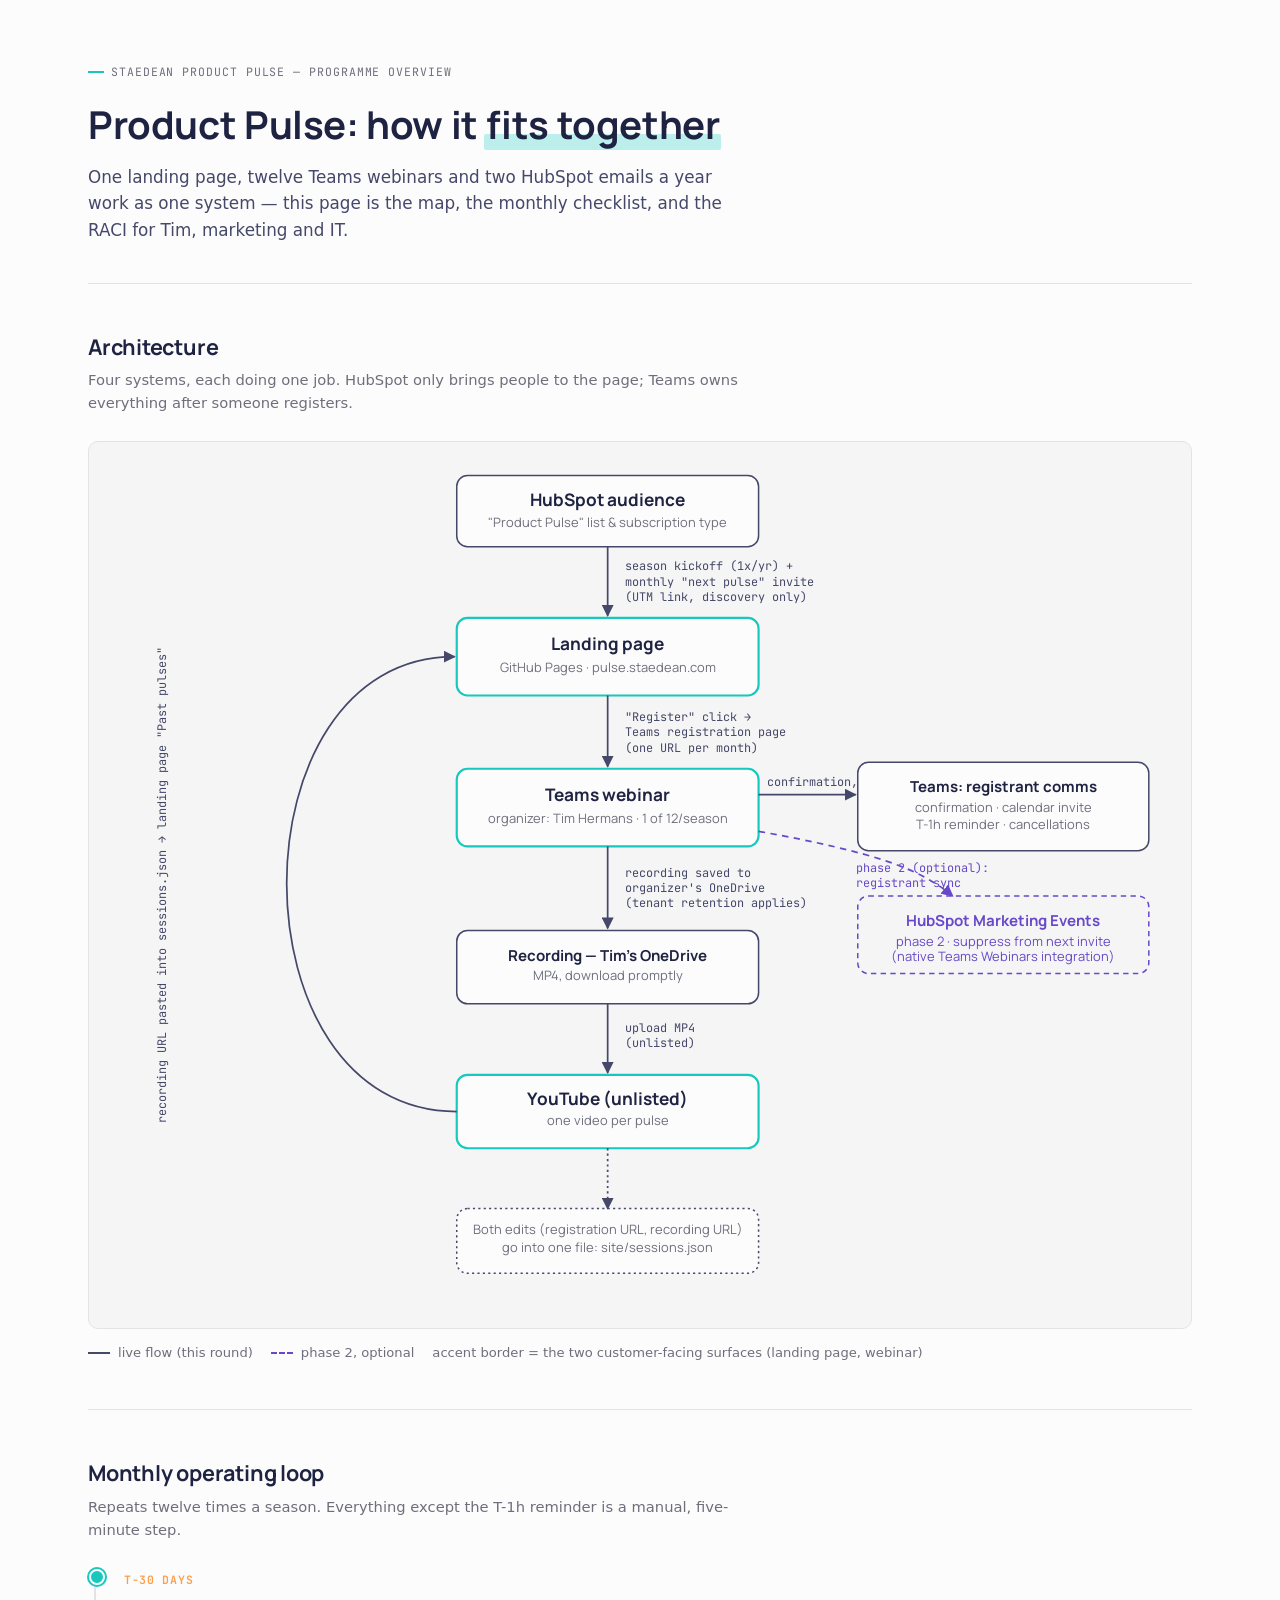
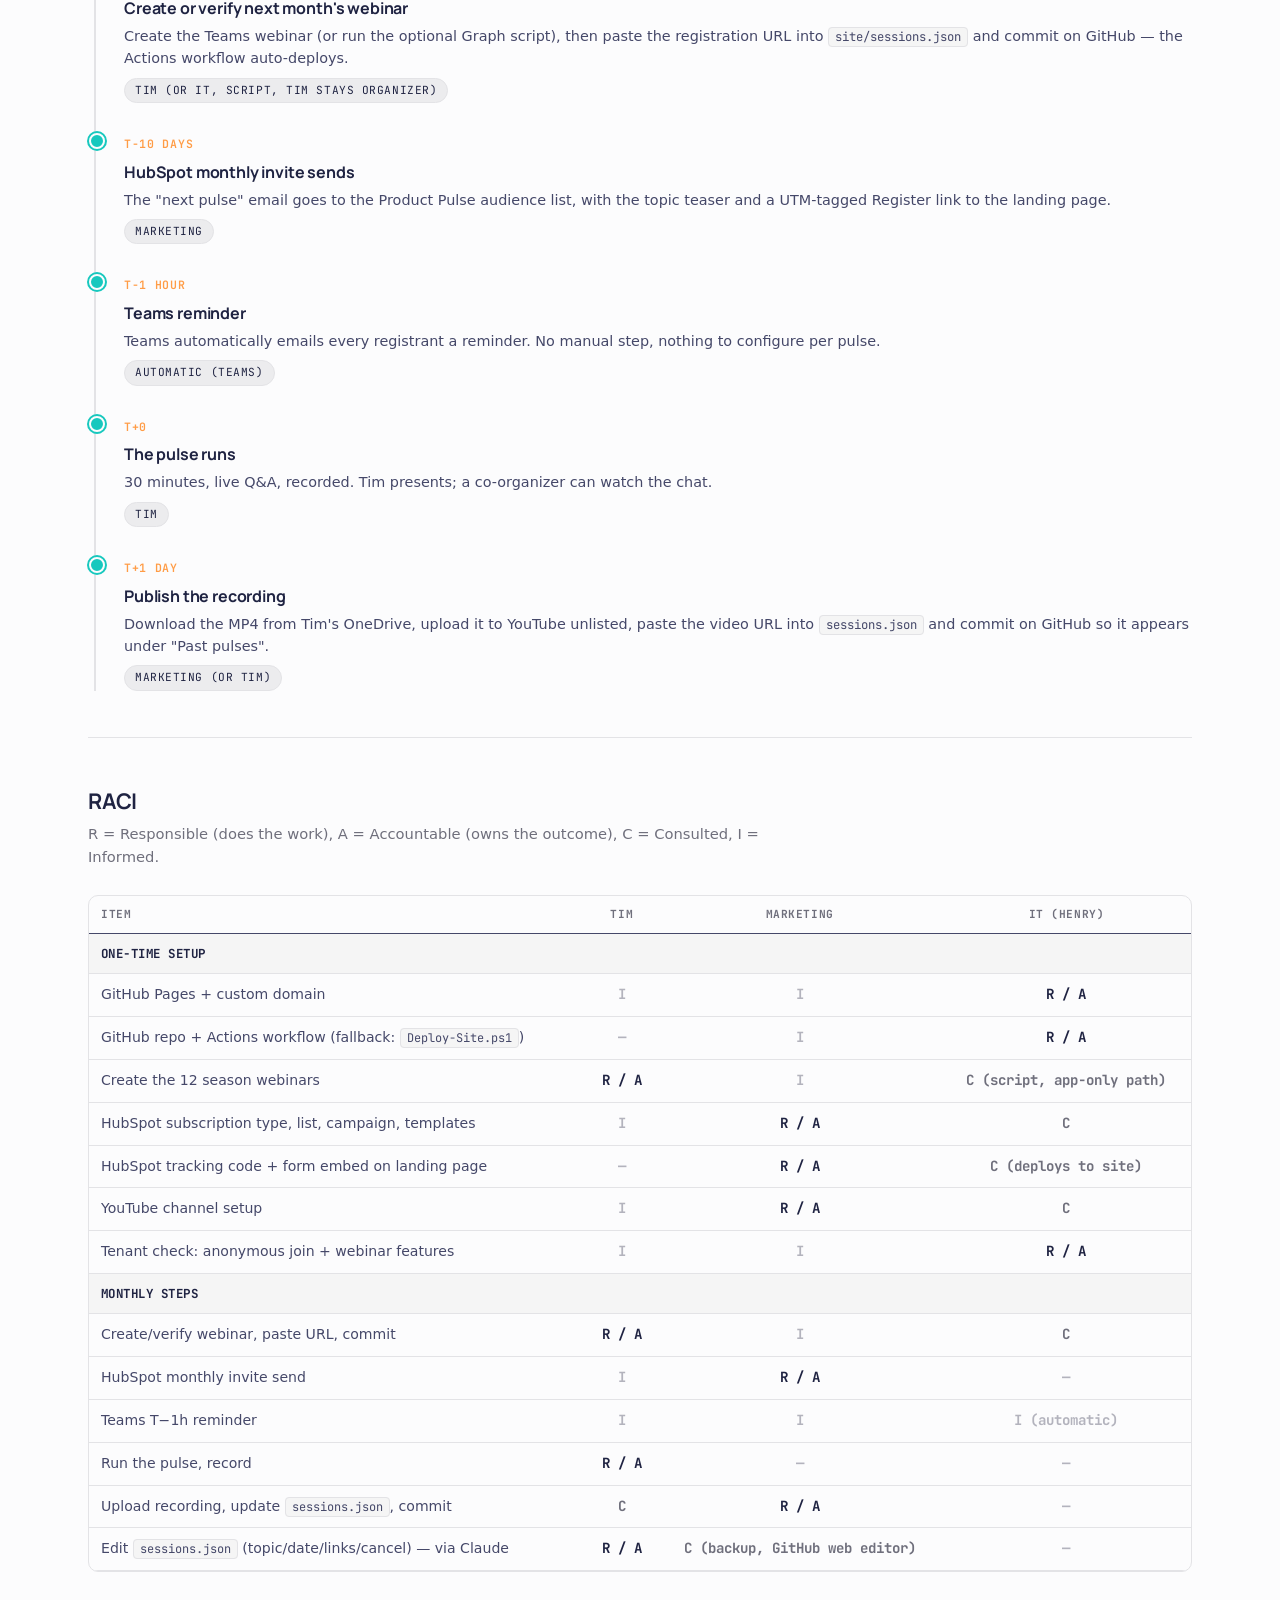
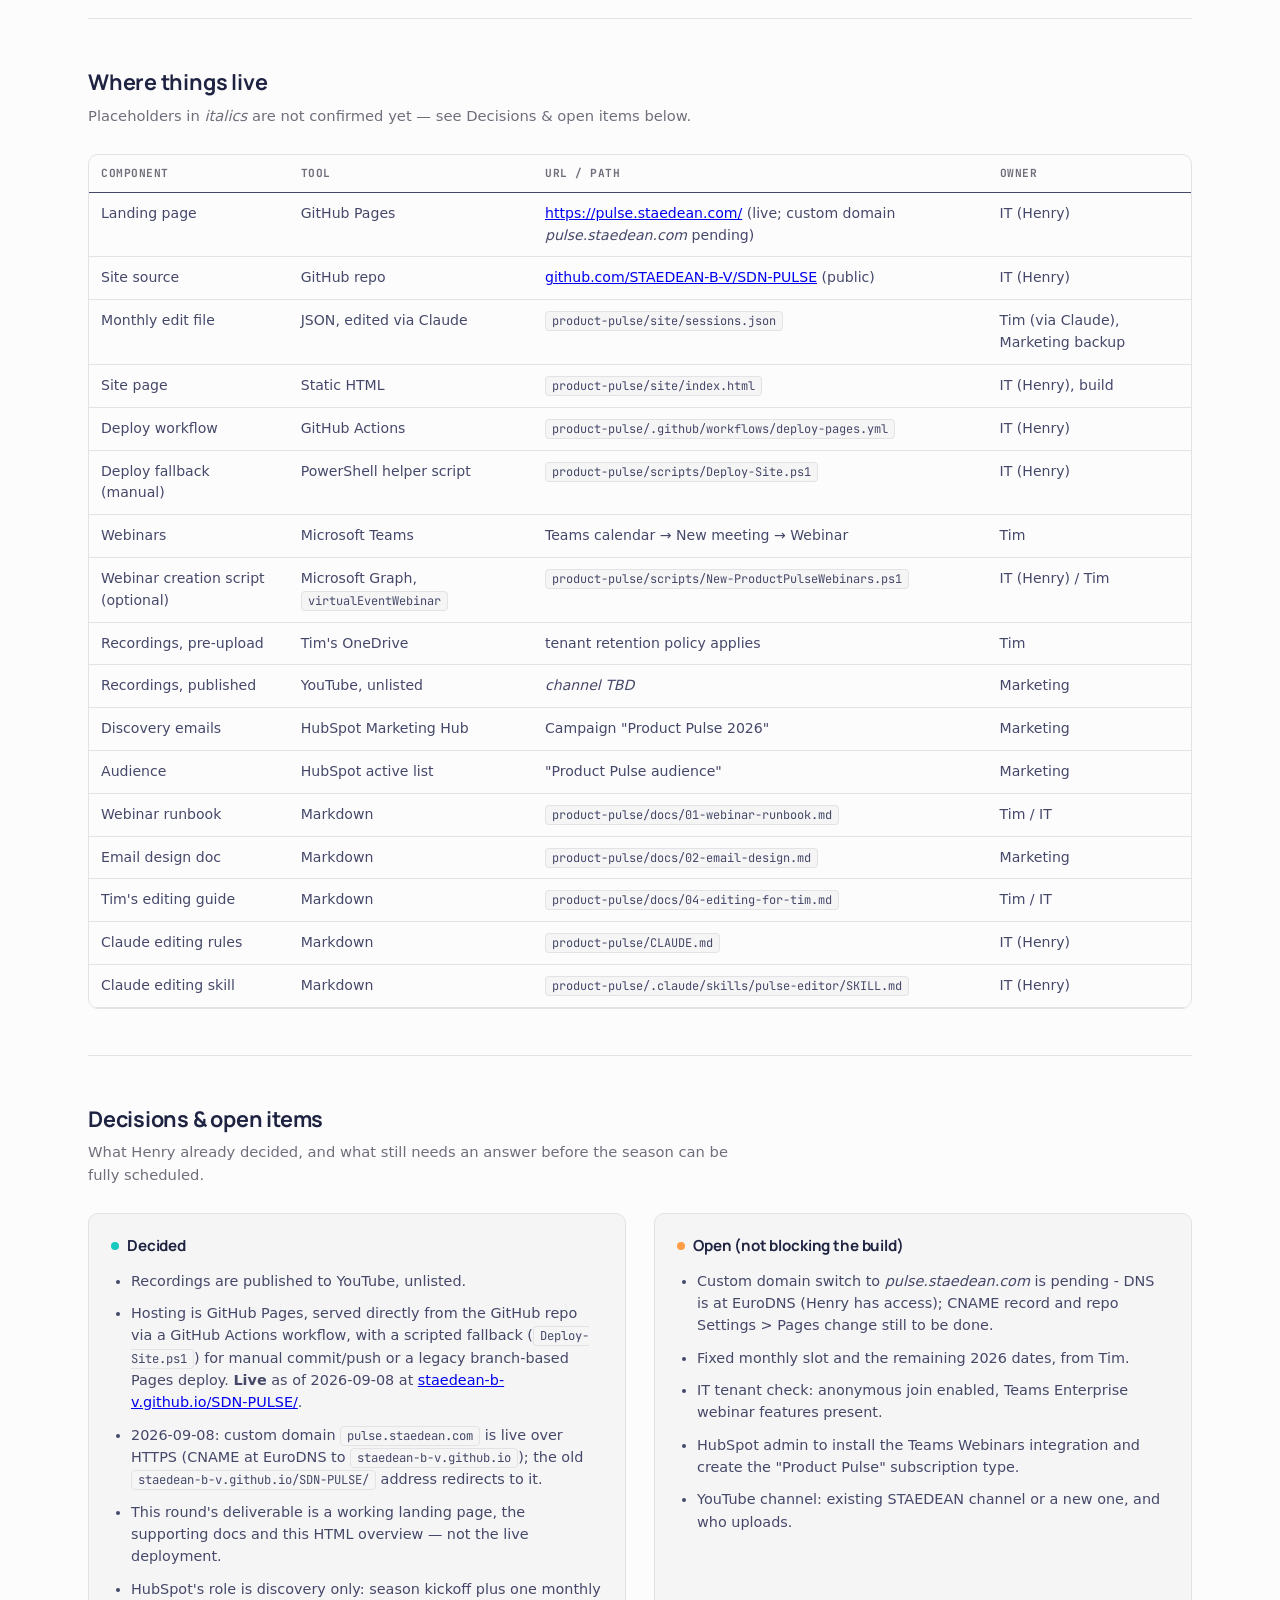
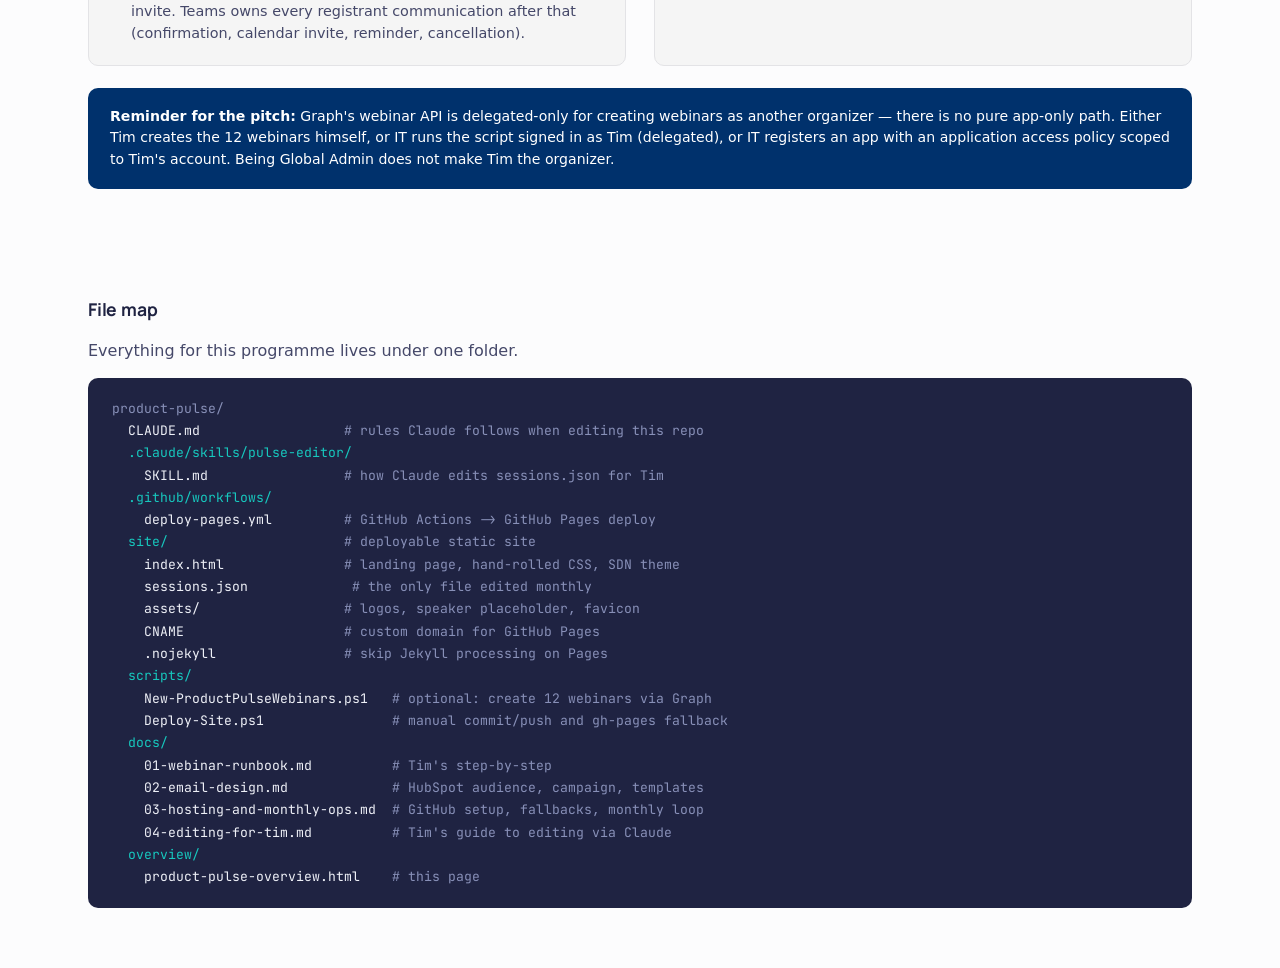
==== commit c333f94e: "Docs: record custom domain as live" ====
--- a/overview/product-pulse-overview.html
+++ b/overview/product-pulse-overview.html
@@ -425,7 +425,7 @@
         <ul>
           <li>Recordings are published to YouTube, unlisted.</li>
           <li>Hosting is GitHub Pages, served directly from the GitHub repo via a GitHub Actions workflow, with a scripted fallback (<code>Deploy-Site.ps1</code>) for manual commit/push or a legacy branch-based Pages deploy. <strong>Live</strong> as of 2026-09-08 at <a href="https://pulse.staedean.com/">staedean-b-v.github.io/SDN-PULSE/</a>.</li>
-          <li>2026-09-08: keep the current <code>staedean-b-v.github.io/SDN-PULSE/</code> URL for now; switch to <code>pulse.staedean.com</code> later (DNS at EuroDNS, Henry has access).</li>
+          <li>2026-09-08: custom domain <code>pulse.staedean.com</code> is live over HTTPS (CNAME at EuroDNS to <code>staedean-b-v.github.io</code>); the old <code>staedean-b-v.github.io/SDN-PULSE/</code> address redirects to it.</li>
           <li>This round's deliverable is a working landing page, the supporting docs and this HTML overview &mdash; not the live deployment.</li>
           <li>HubSpot's role is discovery only: season kickoff plus one monthly invite. Teams owns every registrant communication after that (confirmation, calendar invite, reminder, cancellation).</li>
         </ul>
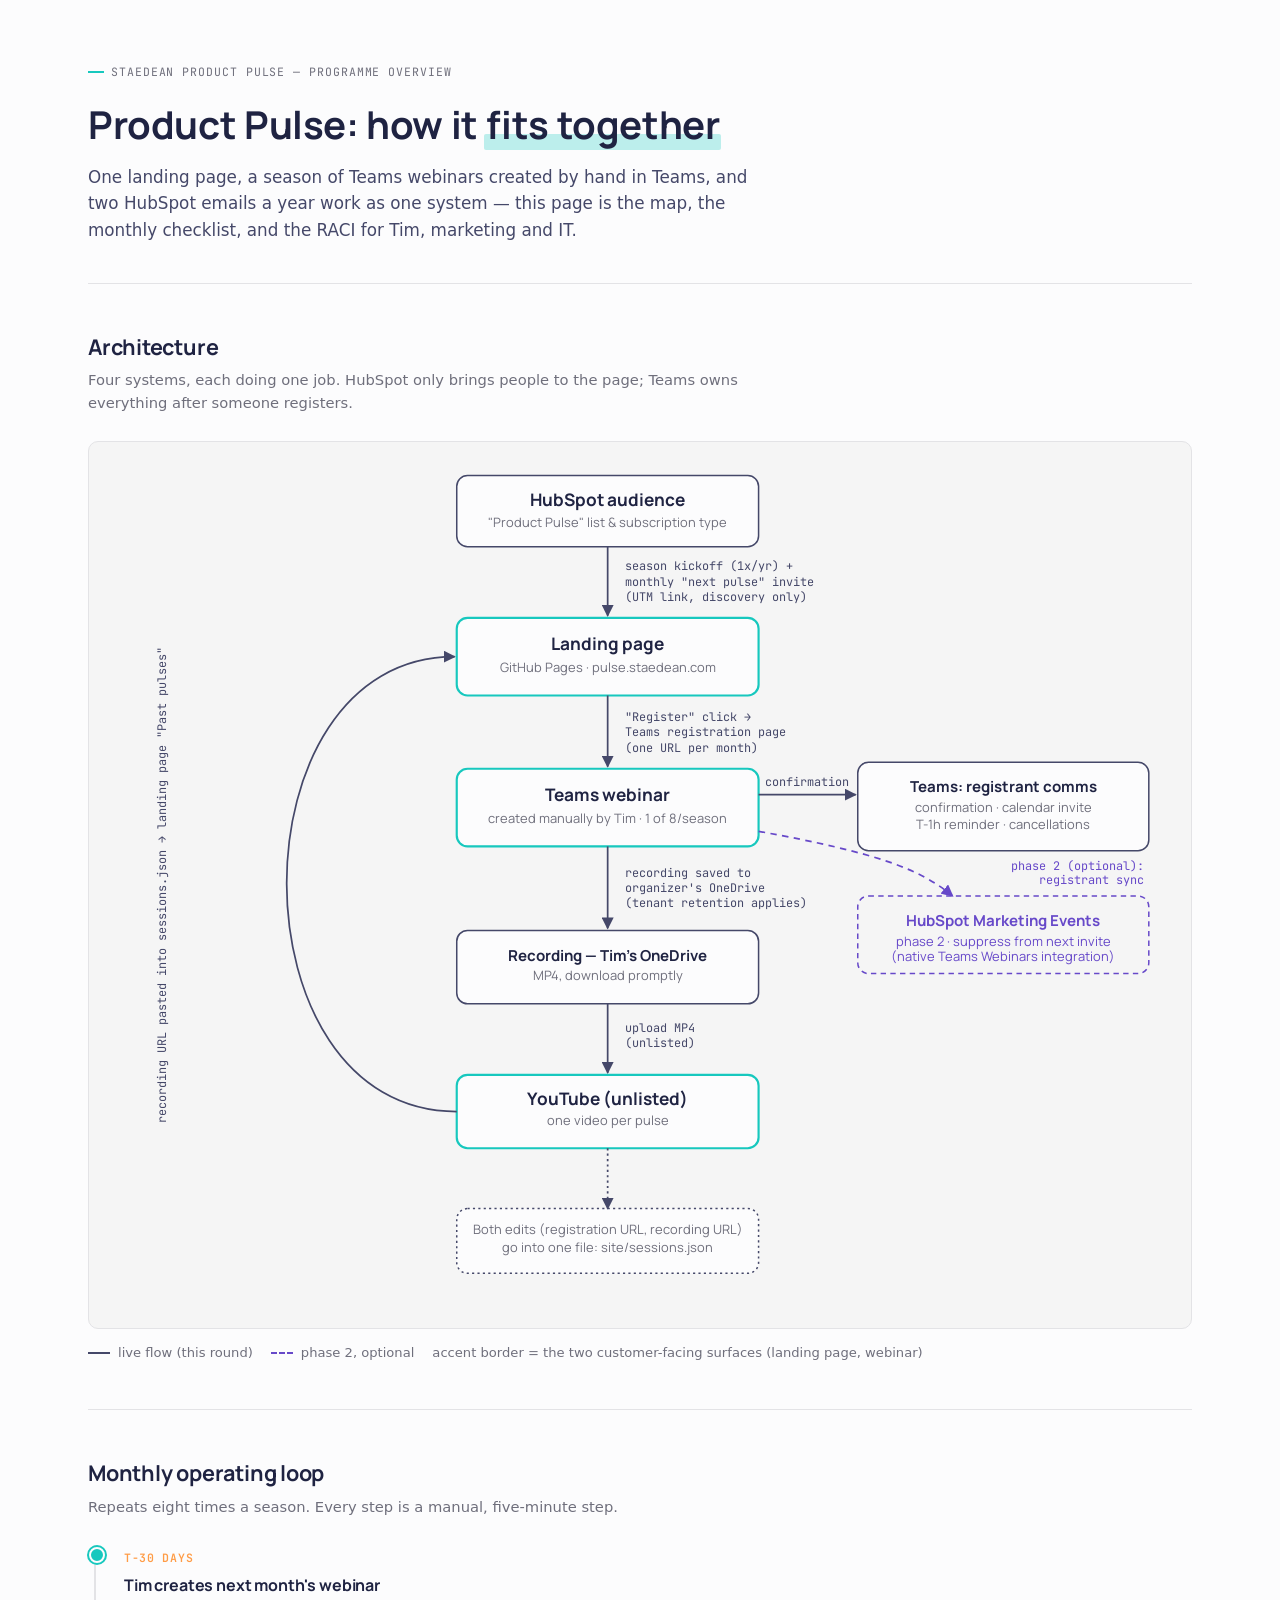
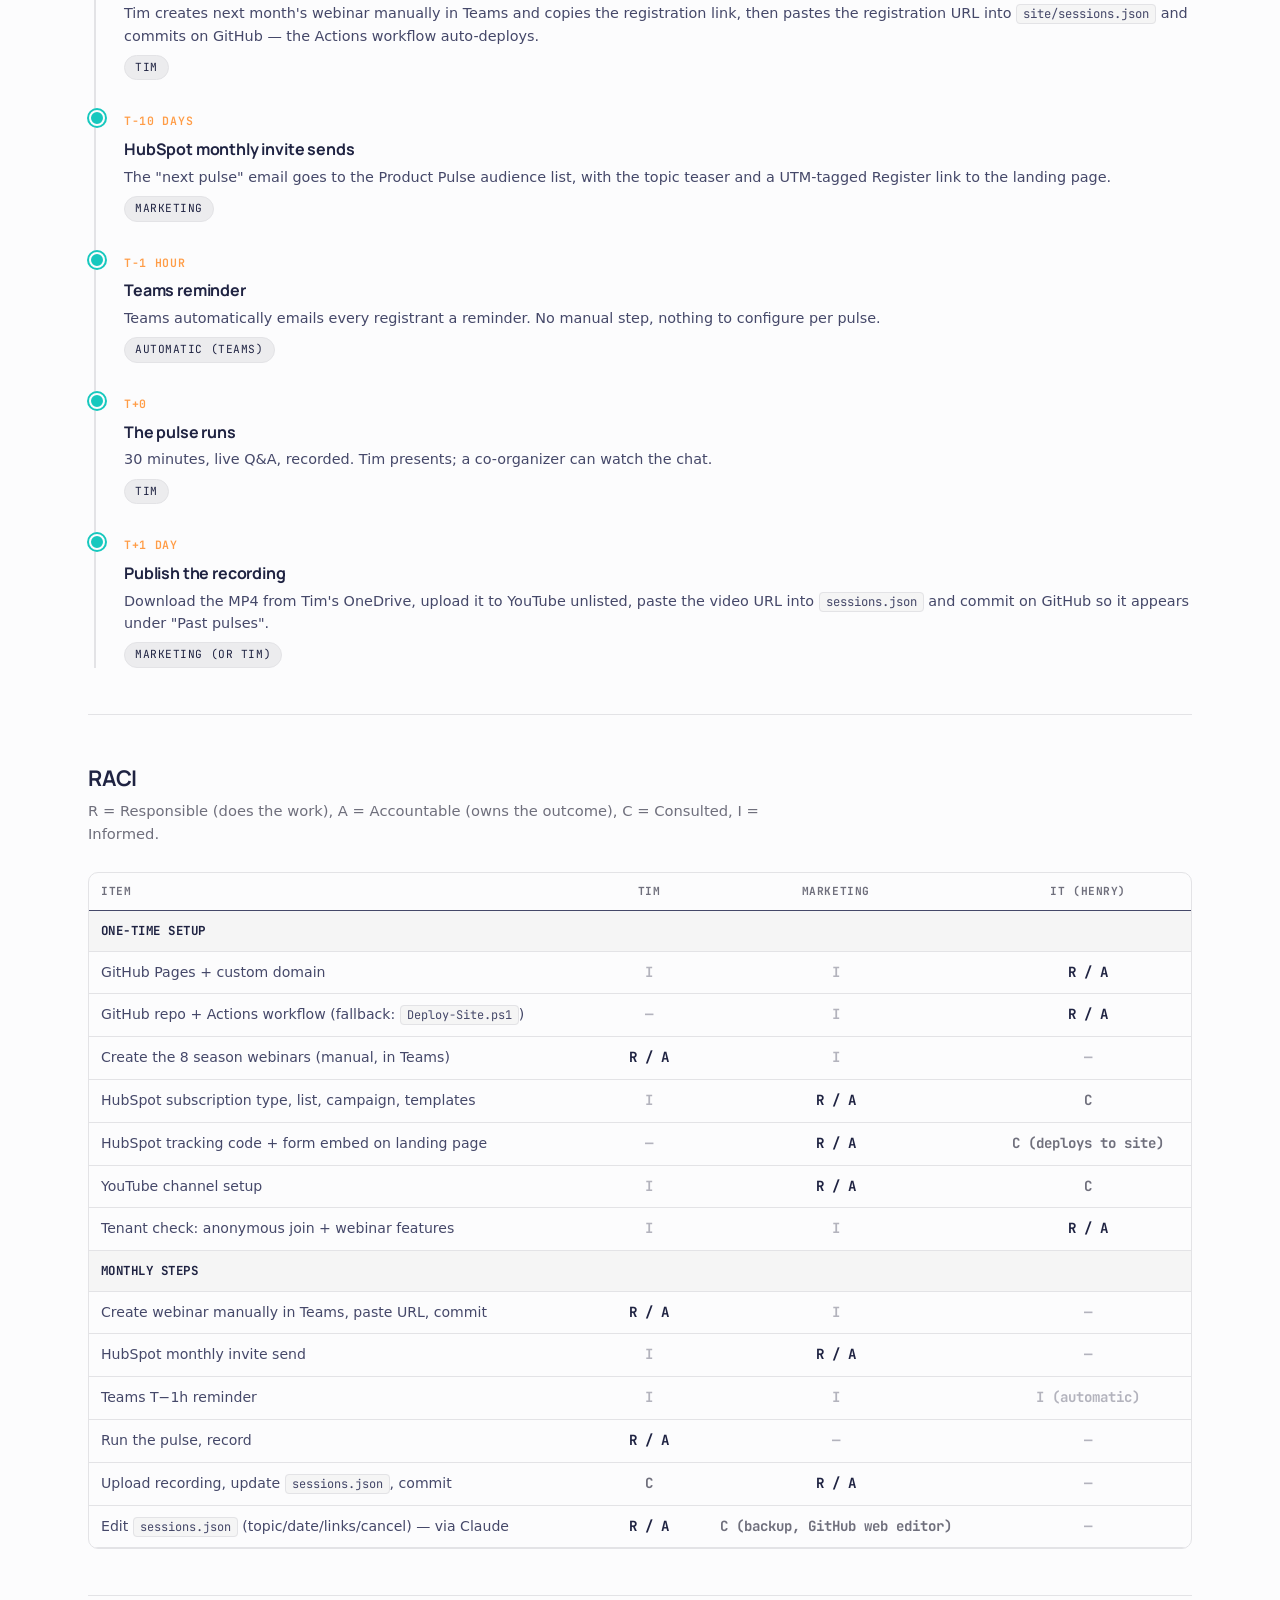
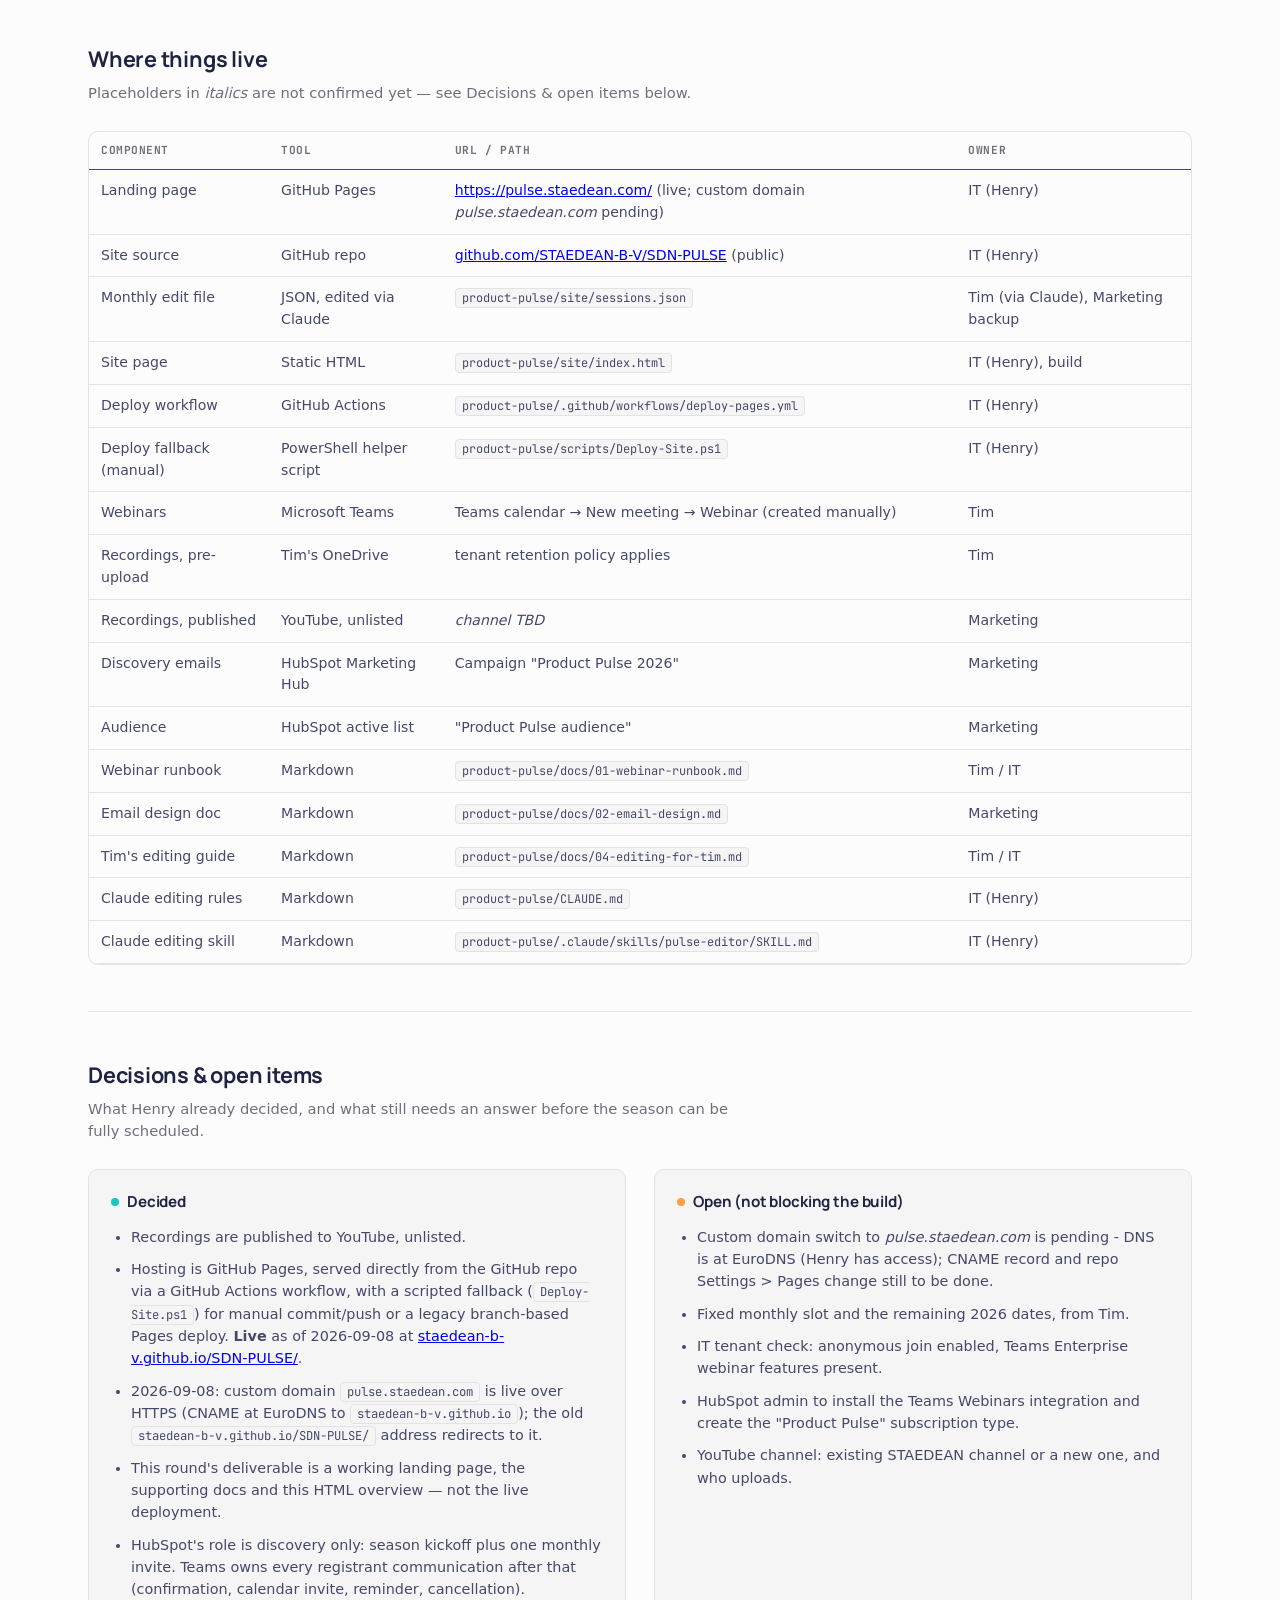
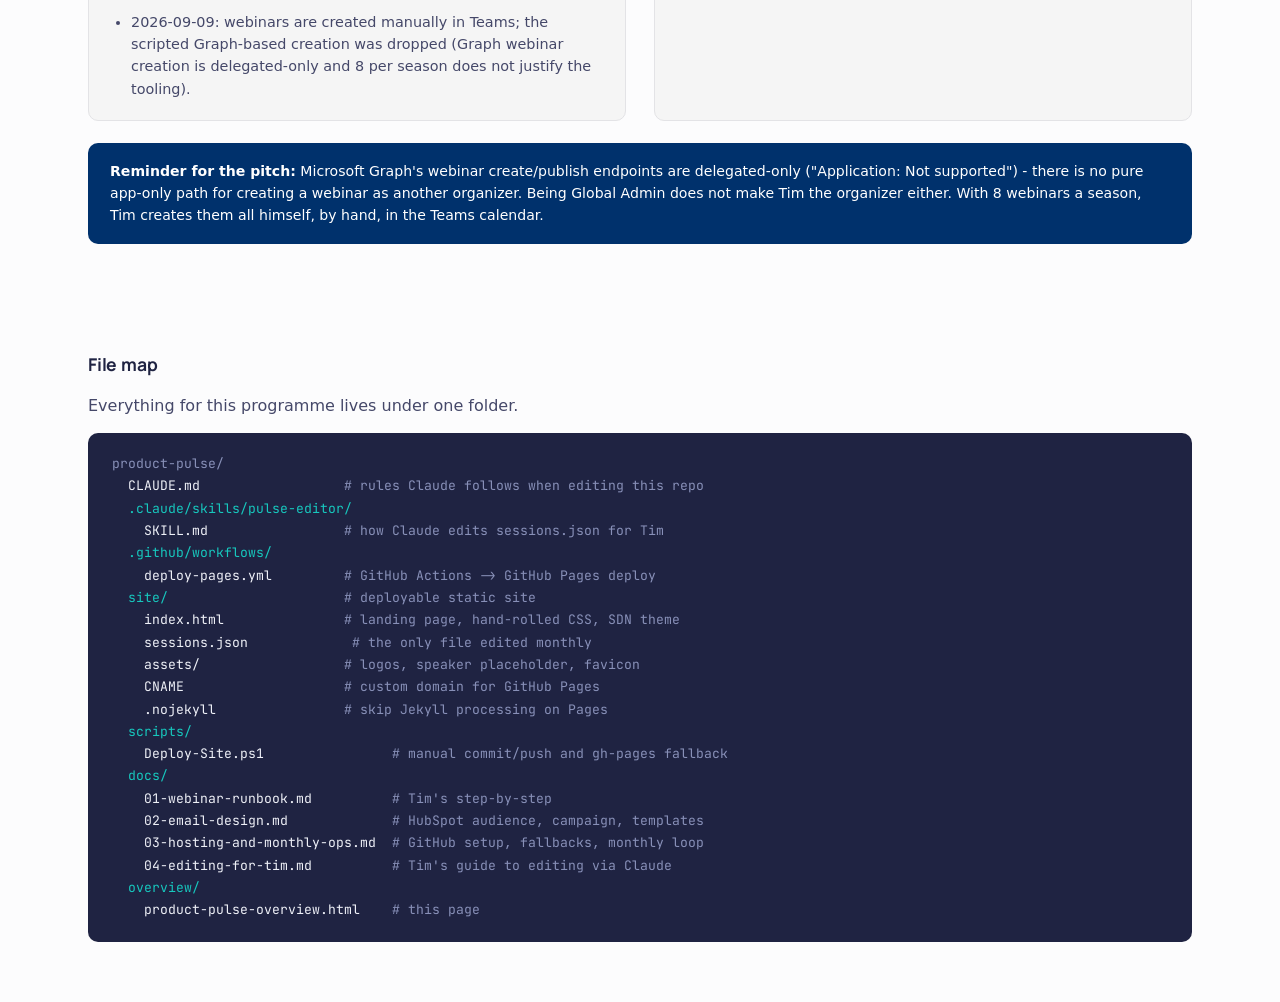
==== commit 6a5cb6ad: "Drop scripted webinar creation: webinars are made manually in Teams; update runbook and overview" ====
--- a/overview/product-pulse-overview.html
+++ b/overview/product-pulse-overview.html
@@ -203,14 +203,14 @@
   <header class="hero">
     <span class="eyebrow">STAEDEAN Product Pulse &mdash; programme overview</span>
     <h1>Product Pulse: how it <span class="h-mark">fits together</span></h1>
-    <p class="purpose">One landing page, twelve Teams webinars and two HubSpot emails a year work as one system &mdash; this page is the map, the monthly checklist, and the RACI for Tim, marketing and IT.</p>
+    <p class="purpose">One landing page, a season of Teams webinars created by hand in Teams, and two HubSpot emails a year work as one system &mdash; this page is the map, the monthly checklist, and the RACI for Tim, marketing and IT.</p>
   </header>
 
   <section id="architecture">
     <h2>Architecture</h2>
     <p class="lede">Four systems, each doing one job. HubSpot only brings people to the page; Teams owns everything after someone registers.</p>
     <div class="diagram-frame">
-      <svg viewBox="0 0 1000 800" xmlns="http://www.w3.org/2000/svg" role="img" aria-label="Product Pulse architecture: HubSpot audience receives discovery emails pointing to the landing page; the landing page links to the monthly Teams webinar registration; Teams sends confirmations and reminders and stores the recording in Tim's OneDrive; the recording is uploaded to YouTube unlisted and linked back on the landing page's past pulses section; a dashed optional arrow shows Teams registrants syncing to HubSpot Marketing Events in phase 2.">
+      <svg viewBox="0 0 1000 800" xmlns="http://www.w3.org/2000/svg" role="img" aria-label="Product Pulse architecture: HubSpot audience receives discovery emails pointing to the landing page; the landing page links to the monthly Teams webinar registration, for a webinar Tim creates by hand in Teams; Teams sends confirmations and reminders and stores the recording in Tim's OneDrive; the recording is uploaded to YouTube unlisted and linked back on the landing page's past pulses section; a dashed optional arrow shows Teams registrants syncing to HubSpot Marketing Events in phase 2.">
         <defs>
           <marker id="arrow" viewBox="0 0 10 10" refX="9" refY="5" markerWidth="7" markerHeight="7" orient="auto-start-reverse">
             <path d="M0,0 L10,5 L0,10 z" fill="#454869"></path>
@@ -257,11 +257,11 @@
         <!-- Box C: Teams webinar registration -->
         <rect class="node-box accent" x="330" y="292" width="280" height="72" rx="10"></rect>
         <text class="node-title" x="470" y="322" text-anchor="middle">Teams webinar</text>
-        <text class="node-sub" x="470" y="342" text-anchor="middle">organizer: Tim Hermans &middot; 1 of 12/season</text>
+        <text class="node-sub" x="470" y="342" text-anchor="middle">created manually by Tim &middot; 1 of 8/season</text>
 
         <!-- Arrow C -> D (confirmations) -->
         <line class="flow-line" x1="610" y1="316" x2="700" y2="316" marker-end="url(#arrow)"></line>
-        <text class="flow-label" x="618" y="308">confirmation, invite,</text>
+        <text class="flow-label" x="616" y="308">confirmation</text>
 
         <!-- Box D: Teams confirmations/reminders -->
         <rect class="node-box" x="702" y="286" width="270" height="82" rx="10"></rect>
@@ -271,8 +271,8 @@
 
         <!-- Dashed arrow C -> E (phase 2) -->
         <path class="flow-line dashed" d="M 610 350 C 720 370, 760 385, 790 410" marker-end="url(#arrow-dashed)"></path>
-        <text class="flow-label dashed-label" x="700" y="388">phase 2 (optional):</text>
-        <text class="flow-label dashed-label" x="700" y="402">registrant sync</text>
+        <text class="flow-label dashed-label" x="968" y="386" text-anchor="end">phase 2 (optional):</text>
+        <text class="flow-label dashed-label" x="968" y="399" text-anchor="end">registrant sync</text>
 
         <!-- Box E: HubSpot Marketing Events (phase 2) -->
         <rect class="node-box phase2" x="702" y="410" width="270" height="72" rx="10"></rect>
@@ -321,13 +321,13 @@
 
   <section id="timeline">
     <h2>Monthly operating loop</h2>
-    <p class="lede">Repeats twelve times a season. Everything except the T-1h reminder is a manual, five-minute step.</p>
+    <p class="lede">Repeats eight times a season. Every step is a manual, five-minute step.</p>
     <div class="timeline">
       <div class="tl-step">
         <span class="tl-when">T&minus;30 days</span>
-        <h3>Create or verify next month's webinar</h3>
-        <p>Create the Teams webinar (or run the optional Graph script), then paste the registration URL into <code>site/sessions.json</code> and commit on GitHub &mdash; the Actions workflow auto-deploys.</p>
-        <span class="tl-owner">Tim (or IT, script, Tim stays organizer)</span>
+        <h3>Tim creates next month's webinar</h3>
+        <p>Tim creates next month's webinar manually in Teams and copies the registration link, then pastes the registration URL into <code>site/sessions.json</code> and commits on GitHub &mdash; the Actions workflow auto-deploys.</p>
+        <span class="tl-owner">Tim</span>
       </div>
       <div class="tl-step">
         <span class="tl-when">T&minus;10 days</span>
@@ -368,13 +368,13 @@
           <tr class="group-row"><td colspan="4">One-time setup</td></tr>
           <tr><td>GitHub Pages + custom domain</td><td class="raci-cell raci-i">I</td><td class="raci-cell raci-i">I</td><td class="raci-cell raci-a">R / A</td></tr>
           <tr><td>GitHub repo + Actions workflow (fallback: <code>Deploy-Site.ps1</code>)</td><td class="raci-cell raci-i">&mdash;</td><td class="raci-cell raci-i">I</td><td class="raci-cell raci-a">R / A</td></tr>
-          <tr><td>Create the 12 season webinars</td><td class="raci-cell raci-a">R / A</td><td class="raci-cell raci-i">I</td><td class="raci-cell raci-c">C (script, app-only path)</td></tr>
+          <tr><td>Create the 8 season webinars (manual, in Teams)</td><td class="raci-cell raci-a">R / A</td><td class="raci-cell raci-i">I</td><td class="raci-cell raci-i">&mdash;</td></tr>
           <tr><td>HubSpot subscription type, list, campaign, templates</td><td class="raci-cell raci-i">I</td><td class="raci-cell raci-a">R / A</td><td class="raci-cell raci-c">C</td></tr>
           <tr><td>HubSpot tracking code + form embed on landing page</td><td class="raci-cell raci-i">&mdash;</td><td class="raci-cell raci-a">R / A</td><td class="raci-cell raci-c">C (deploys to site)</td></tr>
           <tr><td>YouTube channel setup</td><td class="raci-cell raci-i">I</td><td class="raci-cell raci-a">R / A</td><td class="raci-cell raci-c">C</td></tr>
           <tr><td>Tenant check: anonymous join + webinar features</td><td class="raci-cell raci-i">I</td><td class="raci-cell raci-i">I</td><td class="raci-cell raci-a">R / A</td></tr>
           <tr class="group-row"><td colspan="4">Monthly steps</td></tr>
-          <tr><td>Create/verify webinar, paste URL, commit</td><td class="raci-cell raci-a">R / A</td><td class="raci-cell raci-i">I</td><td class="raci-cell raci-c">C</td></tr>
+          <tr><td>Create webinar manually in Teams, paste URL, commit</td><td class="raci-cell raci-a">R / A</td><td class="raci-cell raci-i">I</td><td class="raci-cell raci-i">&mdash;</td></tr>
           <tr><td>HubSpot monthly invite send</td><td class="raci-cell raci-i">I</td><td class="raci-cell raci-a">R / A</td><td class="raci-cell raci-i">&mdash;</td></tr>
           <tr><td>Teams T&minus;1h reminder</td><td class="raci-cell raci-i">I</td><td class="raci-cell raci-i">I</td><td class="raci-cell raci-i">I (automatic)</td></tr>
           <tr><td>Run the pulse, record</td><td class="raci-cell raci-a">R / A</td><td class="raci-cell raci-i">&mdash;</td><td class="raci-cell raci-i">&mdash;</td></tr>
@@ -400,8 +400,7 @@
           <tr><td>Site page</td><td>Static HTML</td><td><code>product-pulse/site/index.html</code></td><td>IT (Henry), build</td></tr>
           <tr><td>Deploy workflow</td><td>GitHub Actions</td><td><code>product-pulse/.github/workflows/deploy-pages.yml</code></td><td>IT (Henry)</td></tr>
           <tr><td>Deploy fallback (manual)</td><td>PowerShell helper script</td><td><code>product-pulse/scripts/Deploy-Site.ps1</code></td><td>IT (Henry)</td></tr>
-          <tr><td>Webinars</td><td>Microsoft Teams</td><td>Teams calendar &rarr; New meeting &rarr; Webinar</td><td>Tim</td></tr>
-          <tr><td>Webinar creation script (optional)</td><td>Microsoft Graph, <code>virtualEventWebinar</code></td><td><code>product-pulse/scripts/New-ProductPulseWebinars.ps1</code></td><td>IT (Henry) / Tim</td></tr>
+          <tr><td>Webinars</td><td>Microsoft Teams</td><td>Teams calendar &rarr; New meeting &rarr; Webinar (created manually)</td><td>Tim</td></tr>
           <tr><td>Recordings, pre-upload</td><td>Tim's OneDrive</td><td>tenant retention policy applies</td><td>Tim</td></tr>
           <tr><td>Recordings, published</td><td>YouTube, unlisted</td><td><em>channel TBD</em></td><td>Marketing</td></tr>
           <tr><td>Discovery emails</td><td>HubSpot Marketing Hub</td><td>Campaign "Product Pulse 2026"</td><td>Marketing</td></tr>
@@ -428,6 +427,7 @@
           <li>2026-09-08: custom domain <code>pulse.staedean.com</code> is live over HTTPS (CNAME at EuroDNS to <code>staedean-b-v.github.io</code>); the old <code>staedean-b-v.github.io/SDN-PULSE/</code> address redirects to it.</li>
           <li>This round's deliverable is a working landing page, the supporting docs and this HTML overview &mdash; not the live deployment.</li>
           <li>HubSpot's role is discovery only: season kickoff plus one monthly invite. Teams owns every registrant communication after that (confirmation, calendar invite, reminder, cancellation).</li>
+          <li>2026-09-09: webinars are created manually in Teams; the scripted Graph-based creation was dropped (Graph webinar creation is delegated-only and 8 per season does not justify the tooling).</li>
         </ul>
       </div>
       <div class="card open">
@@ -442,7 +442,7 @@
       </div>
     </div>
     <div class="band-note">
-      <strong>Reminder for the pitch:</strong> Graph's webinar API is delegated-only for creating webinars as another organizer &mdash; there is no pure app-only path. Either Tim creates the 12 webinars himself, or IT runs the script signed in as Tim (delegated), or IT registers an app with an application access policy scoped to Tim's account. Being Global Admin does not make Tim the organizer.
+      <strong>Reminder for the pitch:</strong> Microsoft Graph's webinar create/publish endpoints are delegated-only ("Application: Not supported") - there is no pure app-only path for creating a webinar as another organizer. Being Global Admin does not make Tim the organizer either. With 8 webinars a season, Tim creates them all himself, by hand, in the Teams calendar.
     </div>
   </section>
 
@@ -462,7 +462,6 @@
     CNAME                    <span class="cm"># custom domain for GitHub Pages</span>
     .nojekyll                <span class="cm"># skip Jekyll processing on Pages</span>
   <span class="ws">scripts/</span>
-    New-ProductPulseWebinars.ps1   <span class="cm"># optional: create 12 webinars via Graph</span>
     Deploy-Site.ps1                <span class="cm"># manual commit/push and gh-pages fallback</span>
   <span class="ws">docs/</span>
     01-webinar-runbook.md          <span class="cm"># Tim's step-by-step</span>
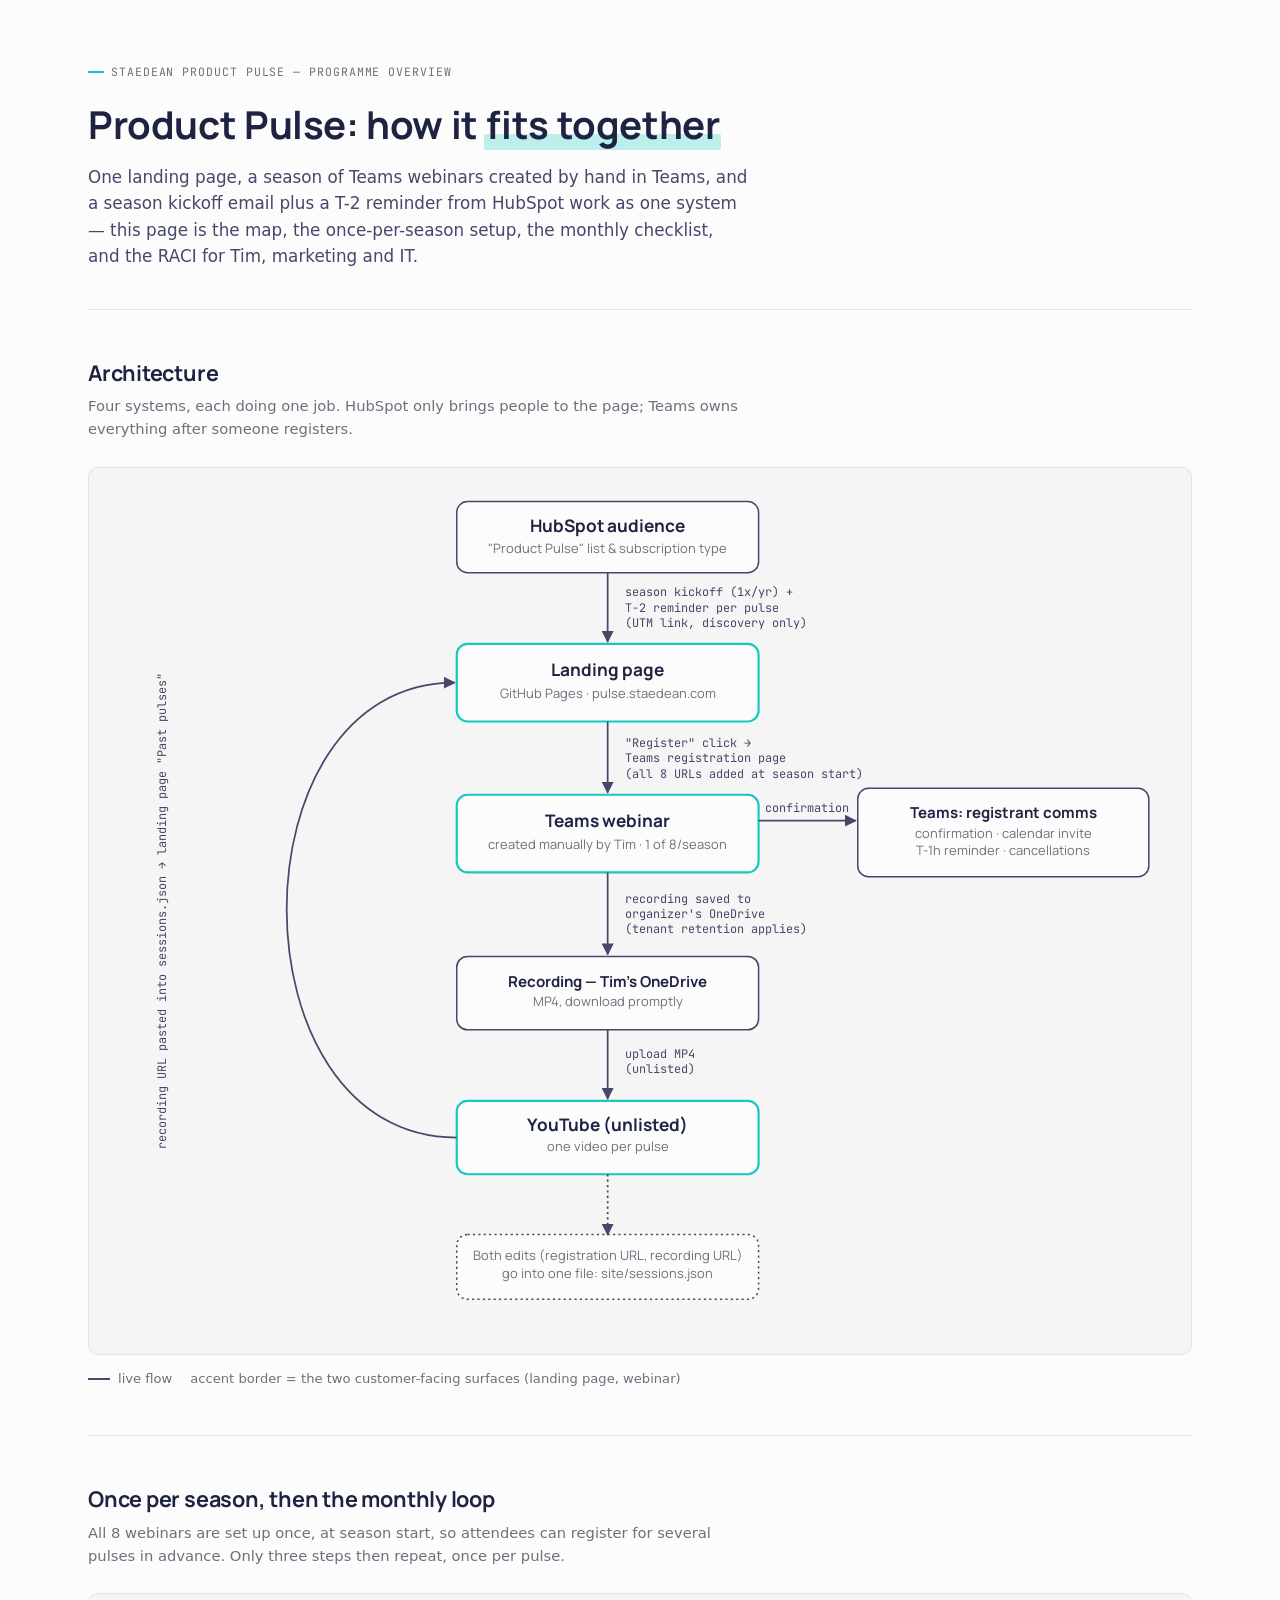
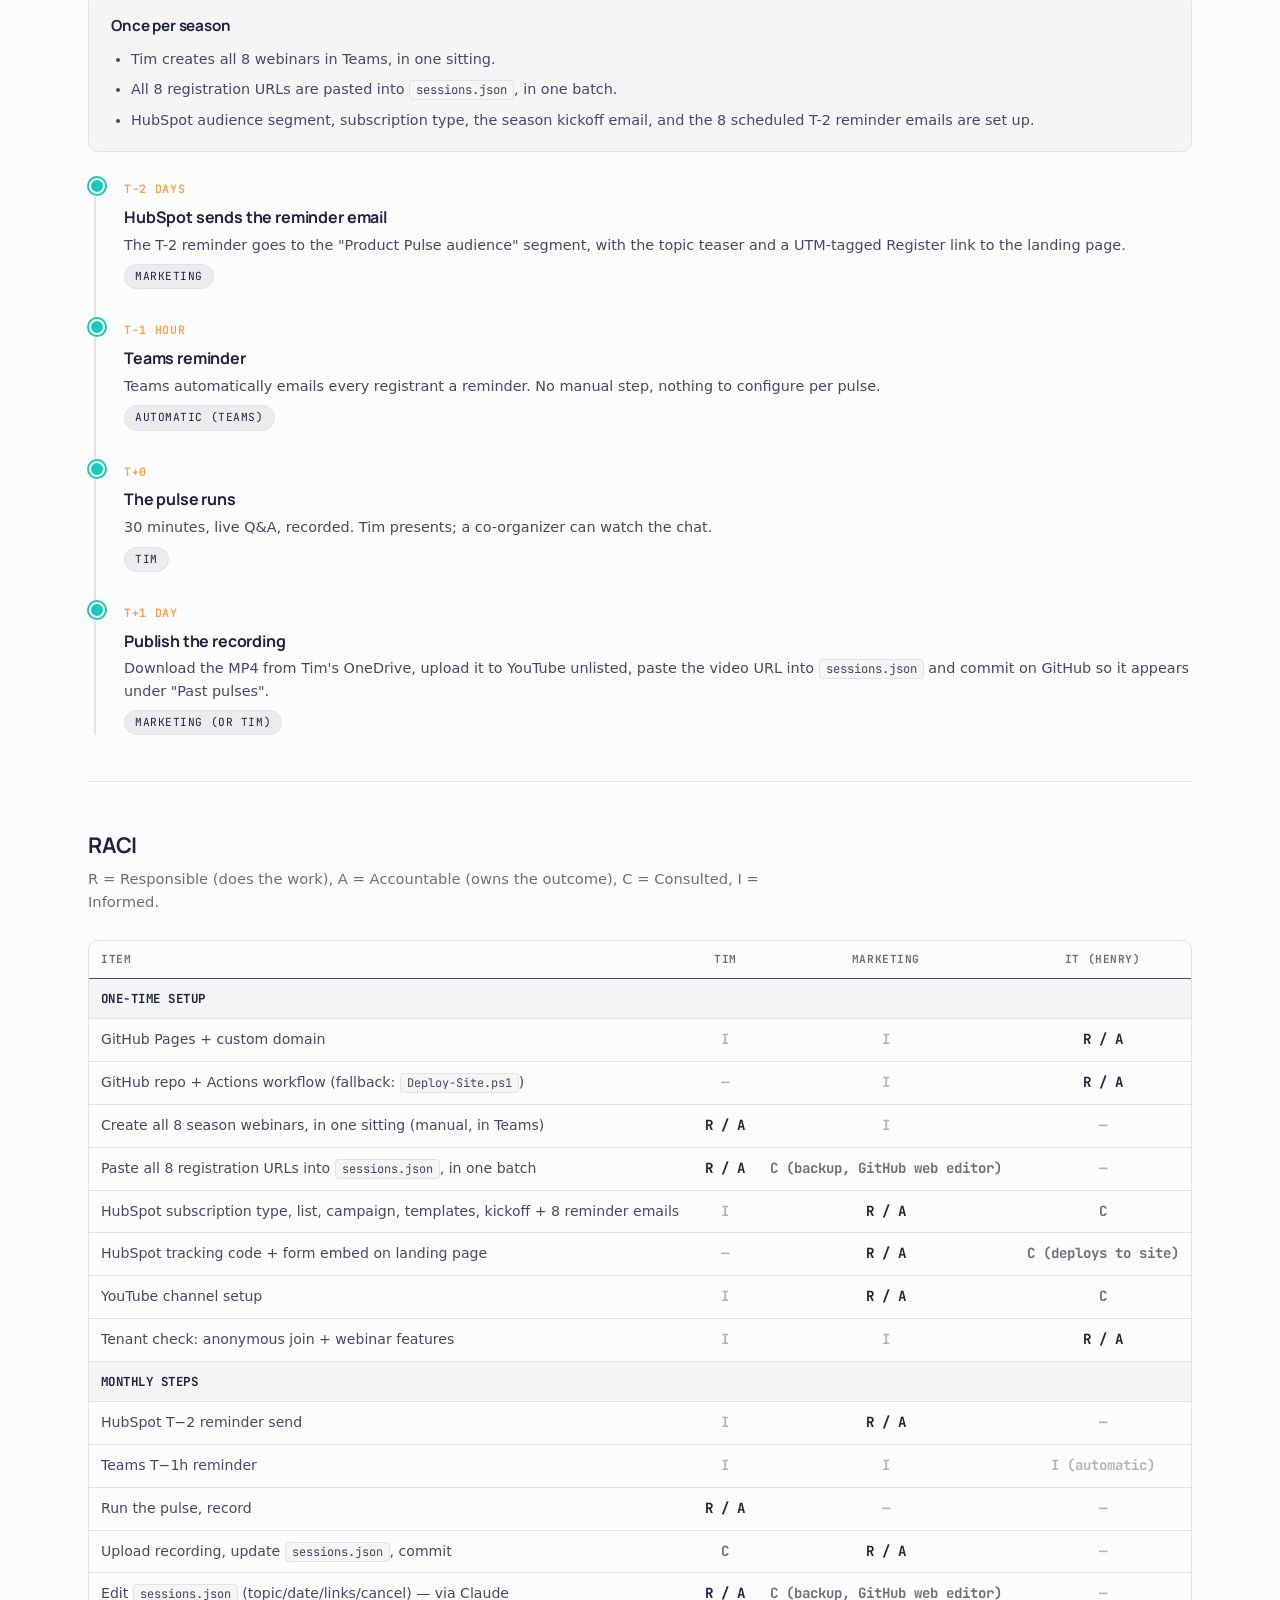
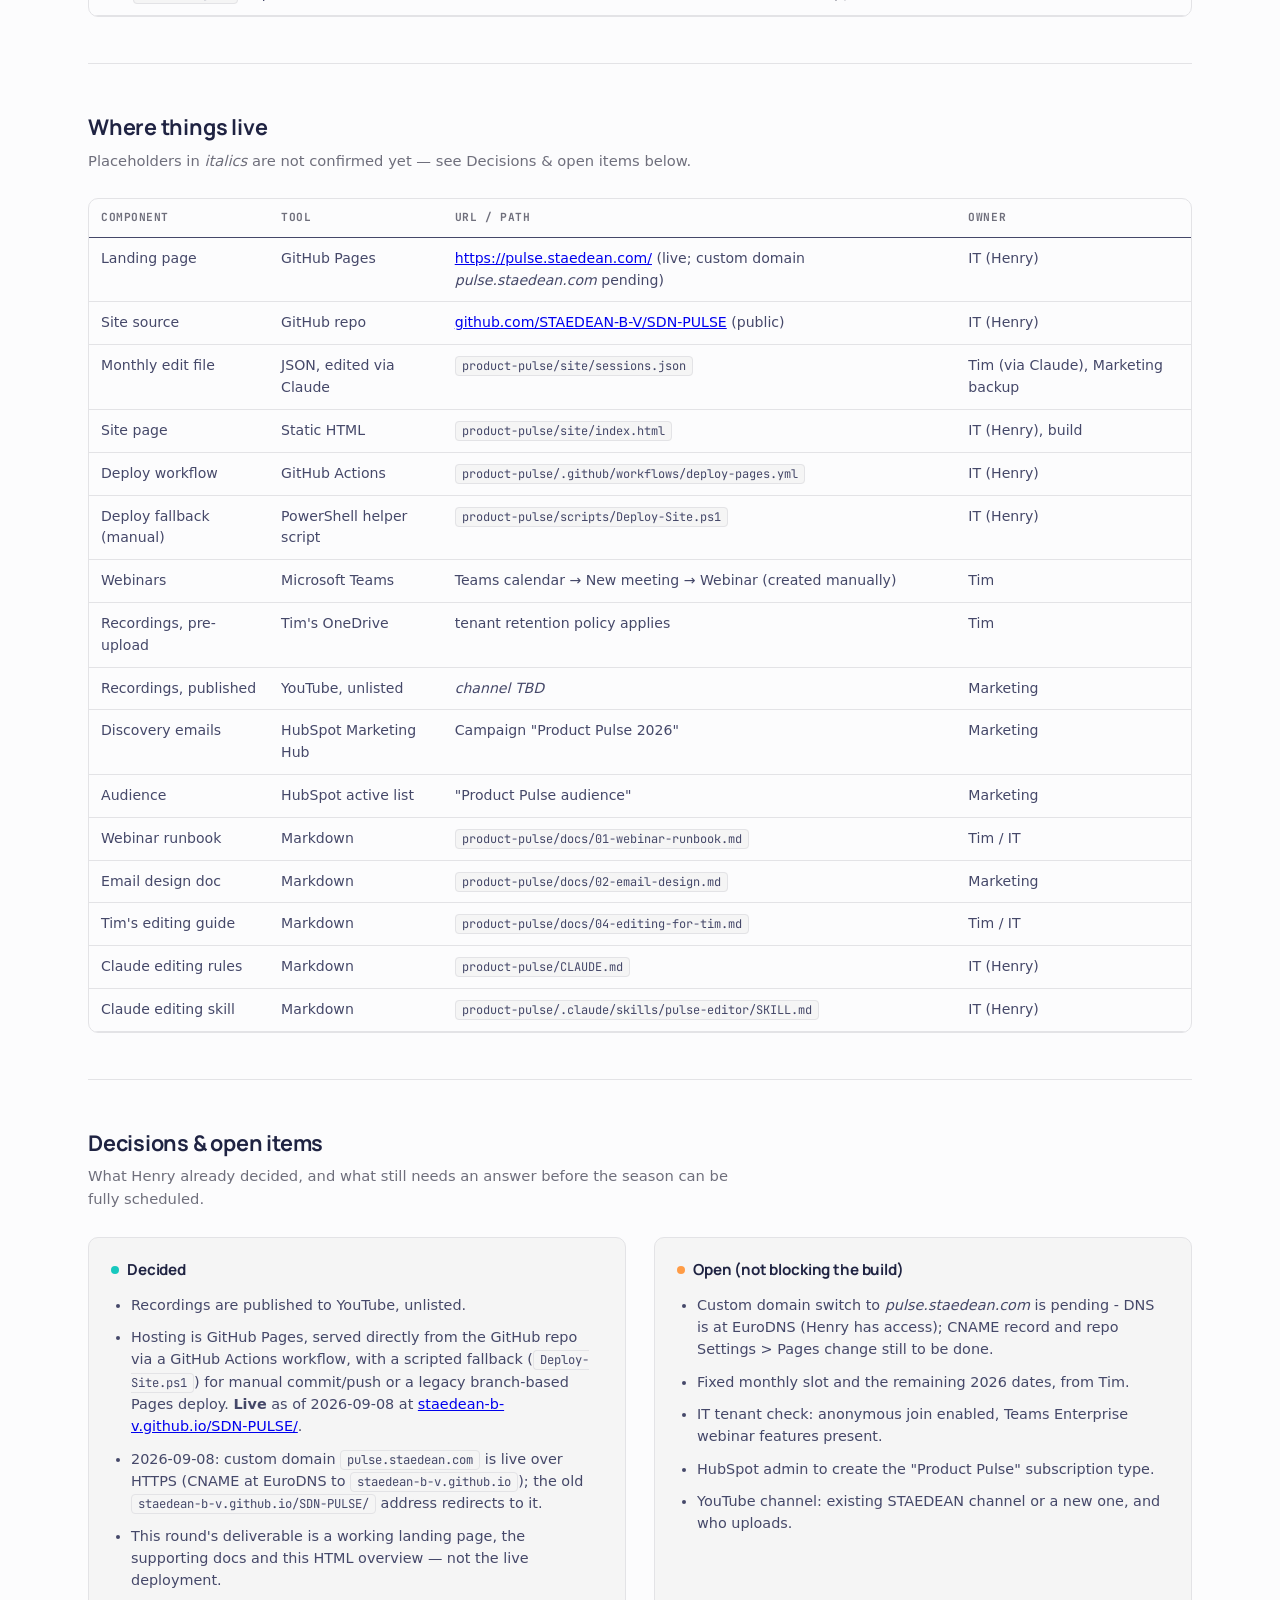
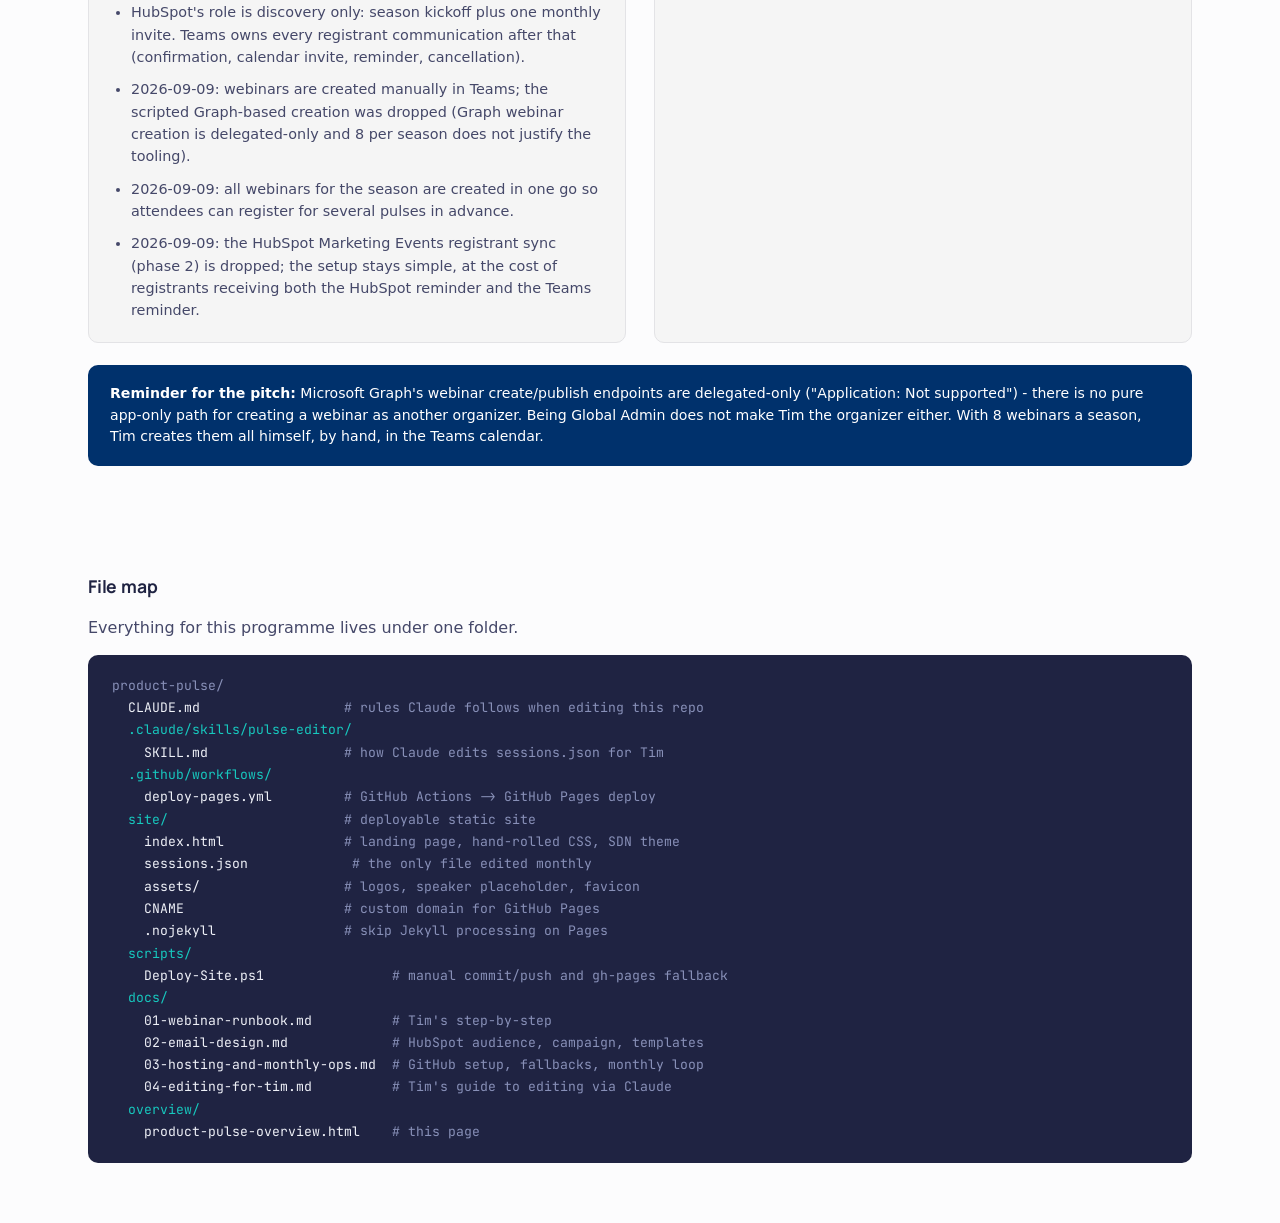
==== commit 1fdc6161: "All webinars created once per season, reminder moves to T-2, drop phase-2 registrant sync" ====
--- a/overview/product-pulse-overview.html
+++ b/overview/product-pulse-overview.html
@@ -114,7 +114,6 @@
 .legend { display: flex; flex-wrap: wrap; gap: 18px; margin-top: 14px; font-size: 0.82rem; color: var(--color-muted); }
 .legend-item { display: flex; align-items: center; gap: 8px; }
 .legend-swatch { width: 22px; height: 2px; background: var(--color-ink-2); display: inline-block; }
-.legend-swatch.dashed { background: none; border-top: 2px dashed var(--color-support-purple); width: 22px; }
 
 /* Timeline */
 .timeline { display: flex; flex-direction: column; gap: 0; border-left: 2px solid var(--color-rule); margin-left: 6px; }
@@ -203,33 +202,27 @@
   <header class="hero">
     <span class="eyebrow">STAEDEAN Product Pulse &mdash; programme overview</span>
     <h1>Product Pulse: how it <span class="h-mark">fits together</span></h1>
-    <p class="purpose">One landing page, a season of Teams webinars created by hand in Teams, and two HubSpot emails a year work as one system &mdash; this page is the map, the monthly checklist, and the RACI for Tim, marketing and IT.</p>
+    <p class="purpose">One landing page, a season of Teams webinars created by hand in Teams, and a season kickoff email plus a T-2 reminder from HubSpot work as one system &mdash; this page is the map, the once-per-season setup, the monthly checklist, and the RACI for Tim, marketing and IT.</p>
   </header>
 
   <section id="architecture">
     <h2>Architecture</h2>
     <p class="lede">Four systems, each doing one job. HubSpot only brings people to the page; Teams owns everything after someone registers.</p>
     <div class="diagram-frame">
-      <svg viewBox="0 0 1000 800" xmlns="http://www.w3.org/2000/svg" role="img" aria-label="Product Pulse architecture: HubSpot audience receives discovery emails pointing to the landing page; the landing page links to the monthly Teams webinar registration, for a webinar Tim creates by hand in Teams; Teams sends confirmations and reminders and stores the recording in Tim's OneDrive; the recording is uploaded to YouTube unlisted and linked back on the landing page's past pulses section; a dashed optional arrow shows Teams registrants syncing to HubSpot Marketing Events in phase 2.">
+      <svg viewBox="0 0 1000 800" xmlns="http://www.w3.org/2000/svg" role="img" aria-label="Product Pulse architecture: HubSpot audience receives discovery emails pointing to the landing page; the landing page links to a Teams webinar registration, for webinars Tim creates by hand in Teams; Teams sends confirmations and reminders and stores the recording in Tim's OneDrive; the recording is uploaded to YouTube unlisted and linked back on the landing page's past pulses section.">
         <defs>
           <marker id="arrow" viewBox="0 0 10 10" refX="9" refY="5" markerWidth="7" markerHeight="7" orient="auto-start-reverse">
             <path d="M0,0 L10,5 L0,10 z" fill="#454869"></path>
           </marker>
-          <marker id="arrow-dashed" viewBox="0 0 10 10" refX="9" refY="5" markerWidth="7" markerHeight="7" orient="auto-start-reverse">
-            <path d="M0,0 L10,5 L0,10 z" fill="#6749c9"></path>
-          </marker>
         </defs>
 
         <style>
           .node-box { fill: var(--color-paper); stroke: var(--color-ink-2); stroke-width: 1.4; }
           .node-box.accent { stroke: var(--color-accent); stroke-width: 2; }
-          .node-box.phase2 { fill: none; stroke: #6749c9; stroke-width: 1.4; stroke-dasharray: 5 4; }
           .node-title { fill: var(--color-ink); font-family: Manrope, sans-serif; font-weight: 700; font-size: 16px; }
           .node-sub { fill: var(--color-muted); font-family: Manrope, sans-serif; font-size: 12px; }
           .flow-line { stroke: #454869; stroke-width: 1.6; fill: none; }
-          .flow-line.dashed { stroke: #6749c9; stroke-dasharray: 6 5; }
           .flow-label { fill: #454869; font-family: "JetBrains Mono", monospace; font-size: 11px; }
-          .flow-label.dashed-label { fill: #6749c9; }
         </style>
 
         <!-- Box A: HubSpot audience -->
@@ -240,7 +233,7 @@
         <!-- Arrow A -> B -->
         <line class="flow-line" x1="470" y1="86" x2="470" y2="150" marker-end="url(#arrow)"></line>
         <text class="flow-label" x="486" y="108">season kickoff (1x/yr) +</text>
-        <text class="flow-label" x="486" y="122">monthly "next pulse" invite</text>
+        <text class="flow-label" x="486" y="122">T-2 reminder per pulse</text>
         <text class="flow-label" x="486" y="136">(UTM link, discovery only)</text>
 
         <!-- Box B: Landing page -->
@@ -252,7 +245,7 @@
         <line class="flow-line" x1="470" y1="224" x2="470" y2="290" marker-end="url(#arrow)"></line>
         <text class="flow-label" x="486" y="248">"Register" click &rarr;</text>
         <text class="flow-label" x="486" y="262">Teams registration page</text>
-        <text class="flow-label" x="486" y="276">(one URL per month)</text>
+        <text class="flow-label" x="486" y="276">(all 8 URLs added at season start)</text>
 
         <!-- Box C: Teams webinar registration -->
         <rect class="node-box accent" x="330" y="292" width="280" height="72" rx="10"></rect>
@@ -268,17 +261,6 @@
         <text class="node-title" x="837" y="314" text-anchor="middle" style="font-size:14px;">Teams: registrant comms</text>
         <text class="node-sub" x="837" y="332" text-anchor="middle">confirmation &middot; calendar invite</text>
         <text class="node-sub" x="837" y="348" text-anchor="middle">T-1h reminder &middot; cancellations</text>
-
-        <!-- Dashed arrow C -> E (phase 2) -->
-        <path class="flow-line dashed" d="M 610 350 C 720 370, 760 385, 790 410" marker-end="url(#arrow-dashed)"></path>
-        <text class="flow-label dashed-label" x="968" y="386" text-anchor="end">phase 2 (optional):</text>
-        <text class="flow-label dashed-label" x="968" y="399" text-anchor="end">registrant sync</text>
-
-        <!-- Box E: HubSpot Marketing Events (phase 2) -->
-        <rect class="node-box phase2" x="702" y="410" width="270" height="72" rx="10"></rect>
-        <text class="node-title" x="837" y="438" text-anchor="middle" style="font-size:14px; fill:#6749c9;">HubSpot Marketing Events</text>
-        <text class="node-sub" x="837" y="456" text-anchor="middle" style="fill:#6749c9;">phase 2 &middot; suppress from next invite</text>
-        <text class="node-sub" x="837" y="470" text-anchor="middle" style="fill:#6749c9;">(native Teams Webinars integration)</text>
 
         <!-- Arrow C -> F (recording down) -->
         <line class="flow-line" x1="470" y1="364" x2="470" y2="440" marker-end="url(#arrow)"></line>
@@ -313,26 +295,27 @@
       </svg>
     </div>
     <div class="legend">
-      <span class="legend-item"><span class="legend-swatch"></span> live flow (this round)</span>
-      <span class="legend-item"><span class="legend-swatch dashed"></span> phase 2, optional</span>
+      <span class="legend-item"><span class="legend-swatch"></span> live flow</span>
       <span class="legend-item">accent border = the two customer-facing surfaces (landing page, webinar)</span>
     </div>
   </section>
 
   <section id="timeline">
-    <h2>Monthly operating loop</h2>
-    <p class="lede">Repeats eight times a season. Every step is a manual, five-minute step.</p>
+    <h2>Once per season, then the monthly loop</h2>
+    <p class="lede">All 8 webinars are set up once, at season start, so attendees can register for several pulses in advance. Only three steps then repeat, once per pulse.</p>
+    <div class="card" style="margin-bottom: 24px;">
+      <h3 style="margin-bottom:10px;">Once per season</h3>
+      <ul style="margin:0; padding-left: 20px; font-size: 0.9rem;">
+        <li style="margin-bottom:8px;">Tim creates all 8 webinars in Teams, in one sitting.</li>
+        <li style="margin-bottom:8px;">All 8 registration URLs are pasted into <code>sessions.json</code>, in one batch.</li>
+        <li>HubSpot audience segment, subscription type, the season kickoff email, and the 8 scheduled T-2 reminder emails are set up.</li>
+      </ul>
+    </div>
     <div class="timeline">
       <div class="tl-step">
-        <span class="tl-when">T&minus;30 days</span>
-        <h3>Tim creates next month's webinar</h3>
-        <p>Tim creates next month's webinar manually in Teams and copies the registration link, then pastes the registration URL into <code>site/sessions.json</code> and commits on GitHub &mdash; the Actions workflow auto-deploys.</p>
-        <span class="tl-owner">Tim</span>
-      </div>
-      <div class="tl-step">
-        <span class="tl-when">T&minus;10 days</span>
-        <h3>HubSpot monthly invite sends</h3>
-        <p>The "next pulse" email goes to the Product Pulse audience list, with the topic teaser and a UTM-tagged Register link to the landing page.</p>
+        <span class="tl-when">T&minus;2 days</span>
+        <h3>HubSpot sends the reminder email</h3>
+        <p>The T-2 reminder goes to the "Product Pulse audience" segment, with the topic teaser and a UTM-tagged Register link to the landing page.</p>
         <span class="tl-owner">Marketing</span>
       </div>
       <div class="tl-step">
@@ -368,14 +351,14 @@
           <tr class="group-row"><td colspan="4">One-time setup</td></tr>
           <tr><td>GitHub Pages + custom domain</td><td class="raci-cell raci-i">I</td><td class="raci-cell raci-i">I</td><td class="raci-cell raci-a">R / A</td></tr>
           <tr><td>GitHub repo + Actions workflow (fallback: <code>Deploy-Site.ps1</code>)</td><td class="raci-cell raci-i">&mdash;</td><td class="raci-cell raci-i">I</td><td class="raci-cell raci-a">R / A</td></tr>
-          <tr><td>Create the 8 season webinars (manual, in Teams)</td><td class="raci-cell raci-a">R / A</td><td class="raci-cell raci-i">I</td><td class="raci-cell raci-i">&mdash;</td></tr>
-          <tr><td>HubSpot subscription type, list, campaign, templates</td><td class="raci-cell raci-i">I</td><td class="raci-cell raci-a">R / A</td><td class="raci-cell raci-c">C</td></tr>
+          <tr><td>Create all 8 season webinars, in one sitting (manual, in Teams)</td><td class="raci-cell raci-a">R / A</td><td class="raci-cell raci-i">I</td><td class="raci-cell raci-i">&mdash;</td></tr>
+          <tr><td>Paste all 8 registration URLs into <code>sessions.json</code>, in one batch</td><td class="raci-cell raci-a">R / A</td><td class="raci-cell raci-c">C (backup, GitHub web editor)</td><td class="raci-cell raci-i">&mdash;</td></tr>
+          <tr><td>HubSpot subscription type, list, campaign, templates, kickoff + 8 reminder emails</td><td class="raci-cell raci-i">I</td><td class="raci-cell raci-a">R / A</td><td class="raci-cell raci-c">C</td></tr>
           <tr><td>HubSpot tracking code + form embed on landing page</td><td class="raci-cell raci-i">&mdash;</td><td class="raci-cell raci-a">R / A</td><td class="raci-cell raci-c">C (deploys to site)</td></tr>
           <tr><td>YouTube channel setup</td><td class="raci-cell raci-i">I</td><td class="raci-cell raci-a">R / A</td><td class="raci-cell raci-c">C</td></tr>
           <tr><td>Tenant check: anonymous join + webinar features</td><td class="raci-cell raci-i">I</td><td class="raci-cell raci-i">I</td><td class="raci-cell raci-a">R / A</td></tr>
           <tr class="group-row"><td colspan="4">Monthly steps</td></tr>
-          <tr><td>Create webinar manually in Teams, paste URL, commit</td><td class="raci-cell raci-a">R / A</td><td class="raci-cell raci-i">I</td><td class="raci-cell raci-i">&mdash;</td></tr>
-          <tr><td>HubSpot monthly invite send</td><td class="raci-cell raci-i">I</td><td class="raci-cell raci-a">R / A</td><td class="raci-cell raci-i">&mdash;</td></tr>
+          <tr><td>HubSpot T&minus;2 reminder send</td><td class="raci-cell raci-i">I</td><td class="raci-cell raci-a">R / A</td><td class="raci-cell raci-i">&mdash;</td></tr>
           <tr><td>Teams T&minus;1h reminder</td><td class="raci-cell raci-i">I</td><td class="raci-cell raci-i">I</td><td class="raci-cell raci-i">I (automatic)</td></tr>
           <tr><td>Run the pulse, record</td><td class="raci-cell raci-a">R / A</td><td class="raci-cell raci-i">&mdash;</td><td class="raci-cell raci-i">&mdash;</td></tr>
           <tr><td>Upload recording, update <code>sessions.json</code>, commit</td><td class="raci-cell raci-c">C</td><td class="raci-cell raci-a">R / A</td><td class="raci-cell raci-i">&mdash;</td></tr>
@@ -428,6 +411,8 @@
           <li>This round's deliverable is a working landing page, the supporting docs and this HTML overview &mdash; not the live deployment.</li>
           <li>HubSpot's role is discovery only: season kickoff plus one monthly invite. Teams owns every registrant communication after that (confirmation, calendar invite, reminder, cancellation).</li>
           <li>2026-09-09: webinars are created manually in Teams; the scripted Graph-based creation was dropped (Graph webinar creation is delegated-only and 8 per season does not justify the tooling).</li>
+          <li>2026-09-09: all webinars for the season are created in one go so attendees can register for several pulses in advance.</li>
+          <li>2026-09-09: the HubSpot Marketing Events registrant sync (phase 2) is dropped; the setup stays simple, at the cost of registrants receiving both the HubSpot reminder and the Teams reminder.</li>
         </ul>
       </div>
       <div class="card open">
@@ -436,7 +421,7 @@
           <li>Custom domain switch to <em>pulse.staedean.com</em> is pending - DNS is at EuroDNS (Henry has access); CNAME record and repo Settings > Pages change still to be done.</li>
           <li>Fixed monthly slot and the remaining 2026 dates, from Tim.</li>
           <li>IT tenant check: anonymous join enabled, Teams Enterprise webinar features present.</li>
-          <li>HubSpot admin to install the Teams Webinars integration and create the "Product Pulse" subscription type.</li>
+          <li>HubSpot admin to create the "Product Pulse" subscription type.</li>
           <li>YouTube channel: existing STAEDEAN channel or a new one, and who uploads.</li>
         </ul>
       </div>
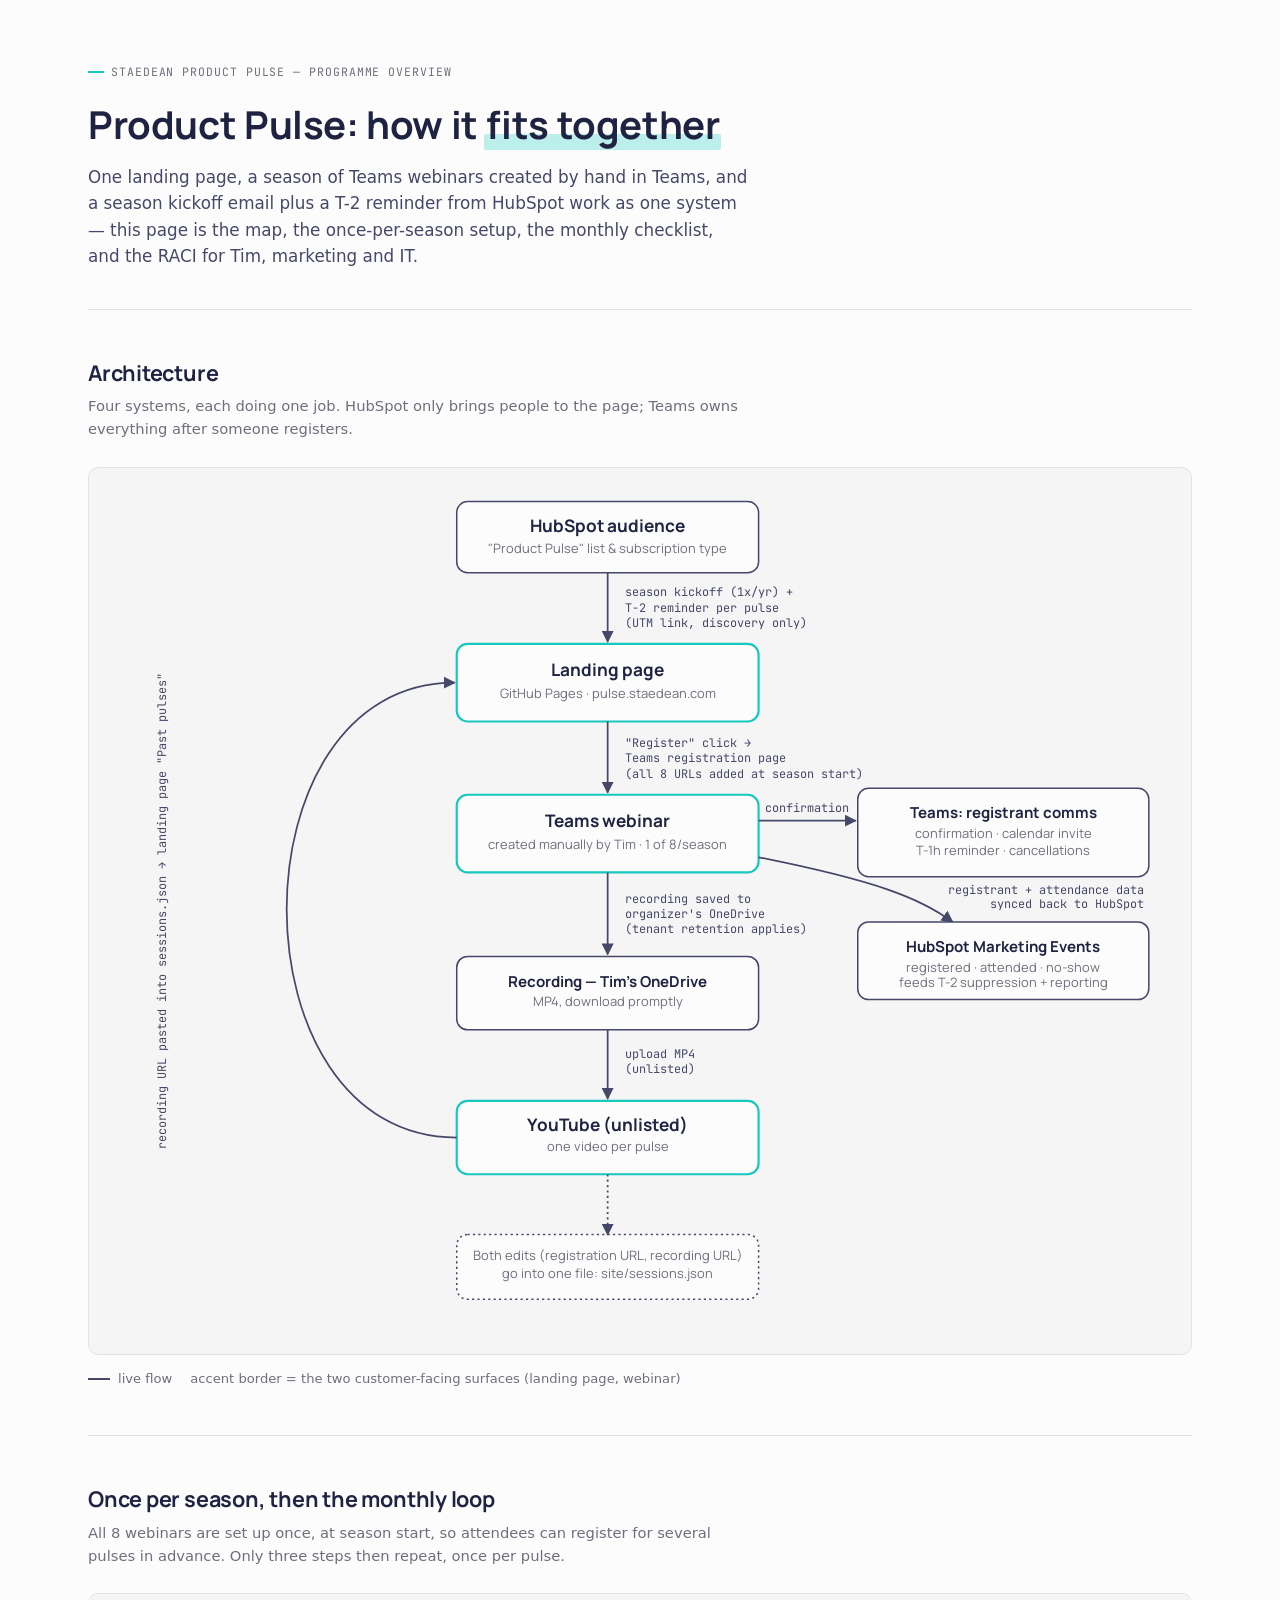
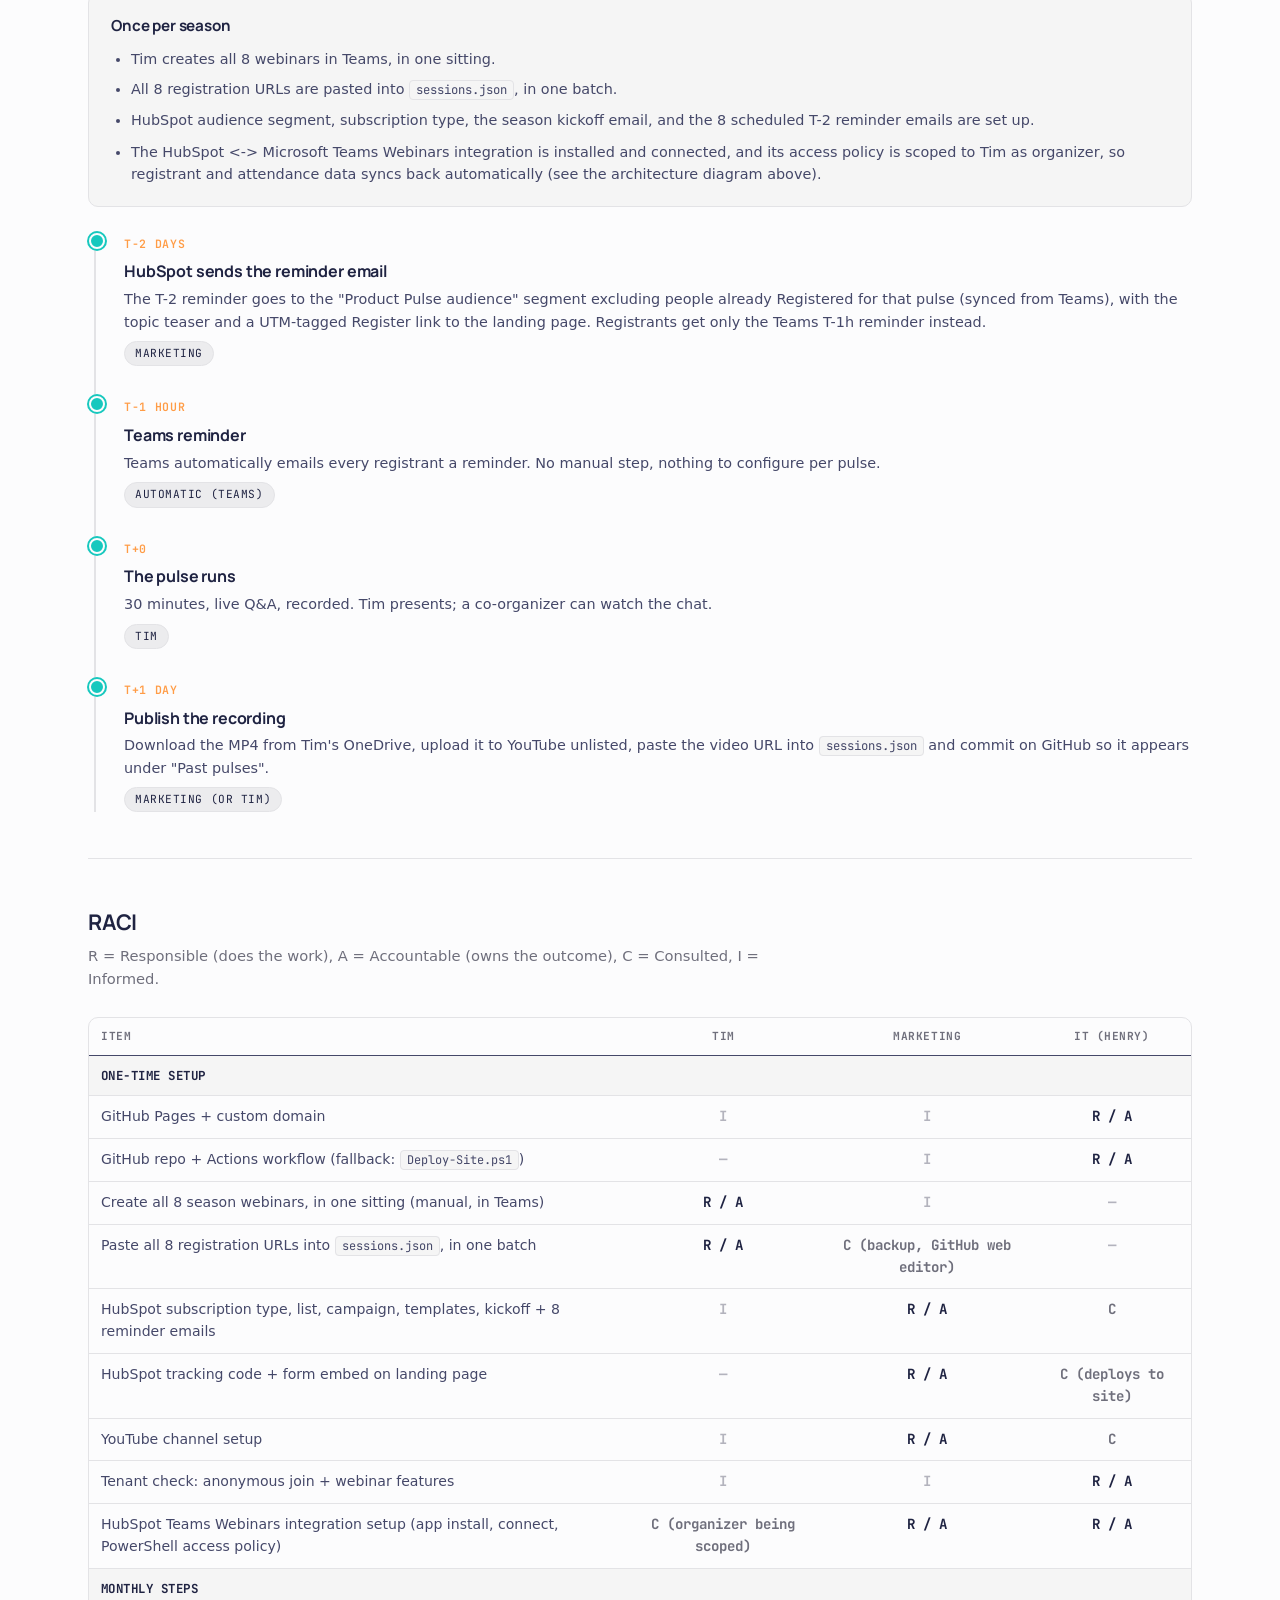
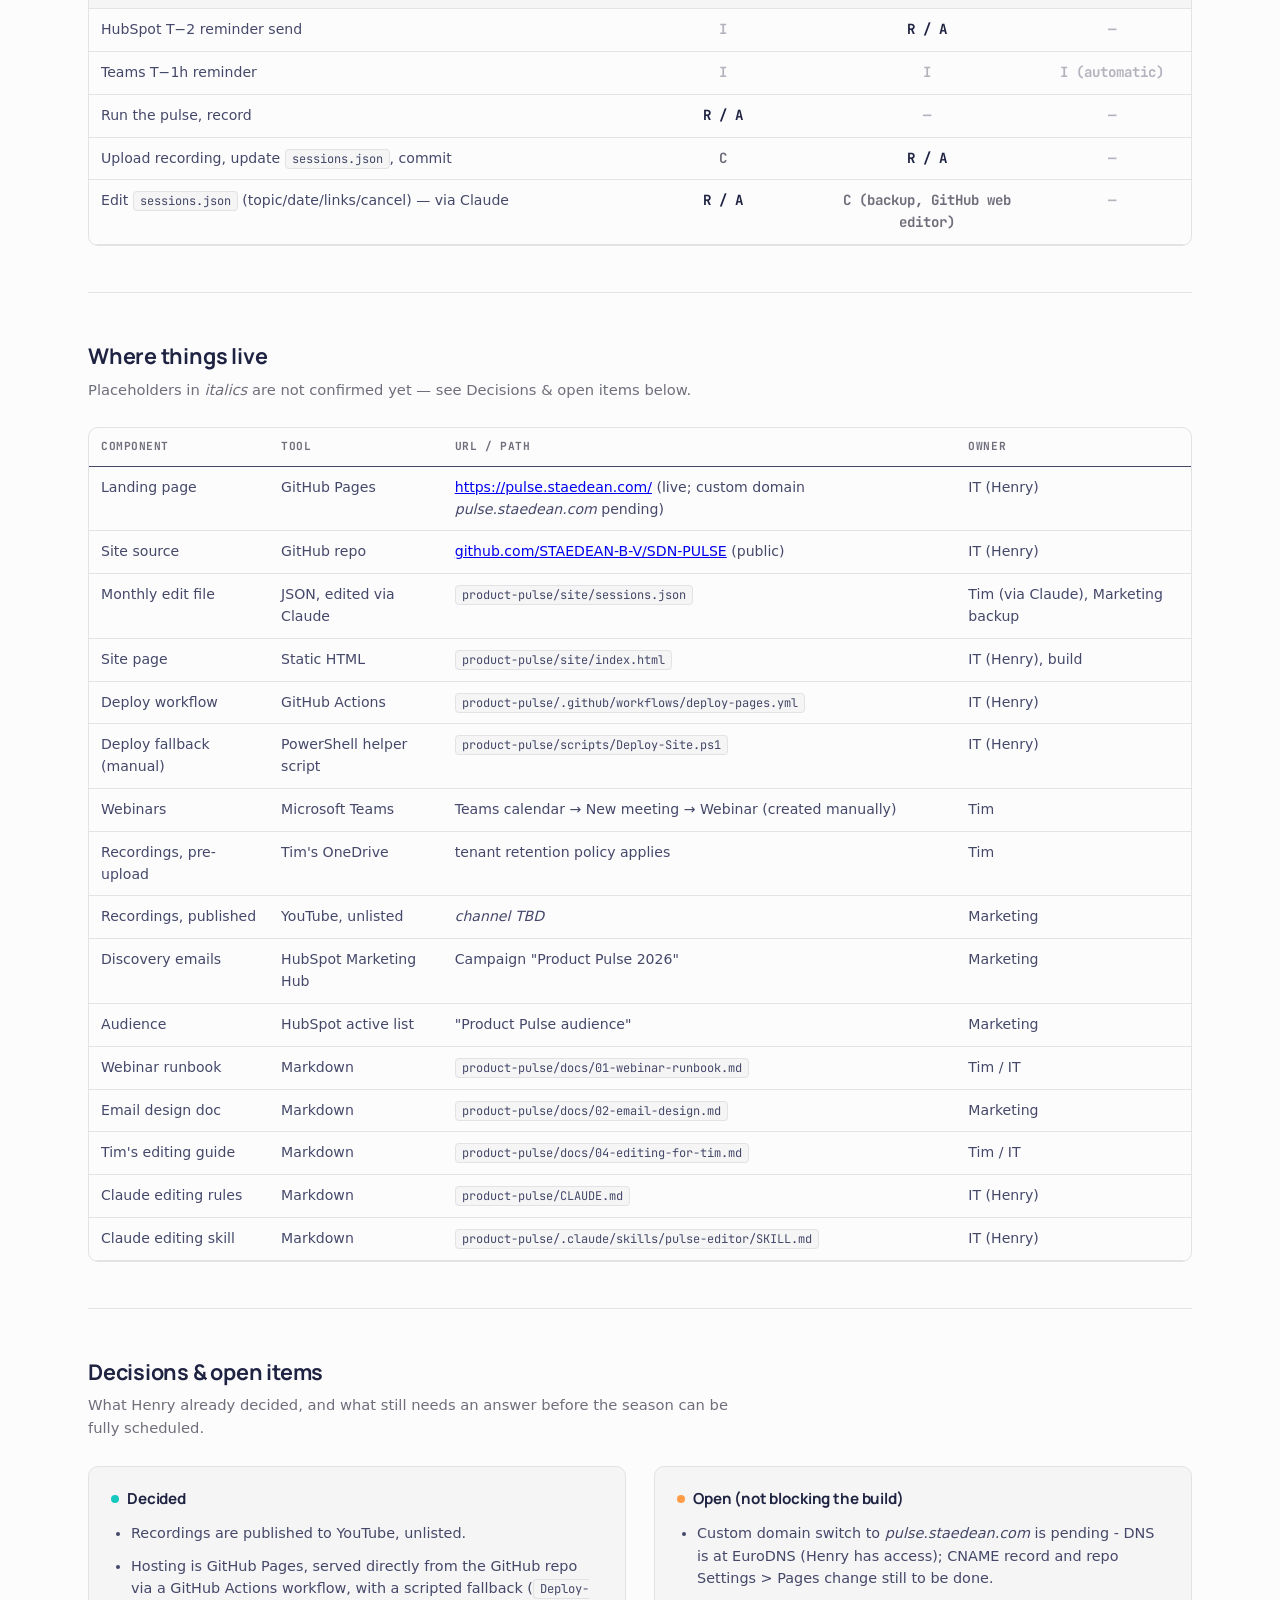
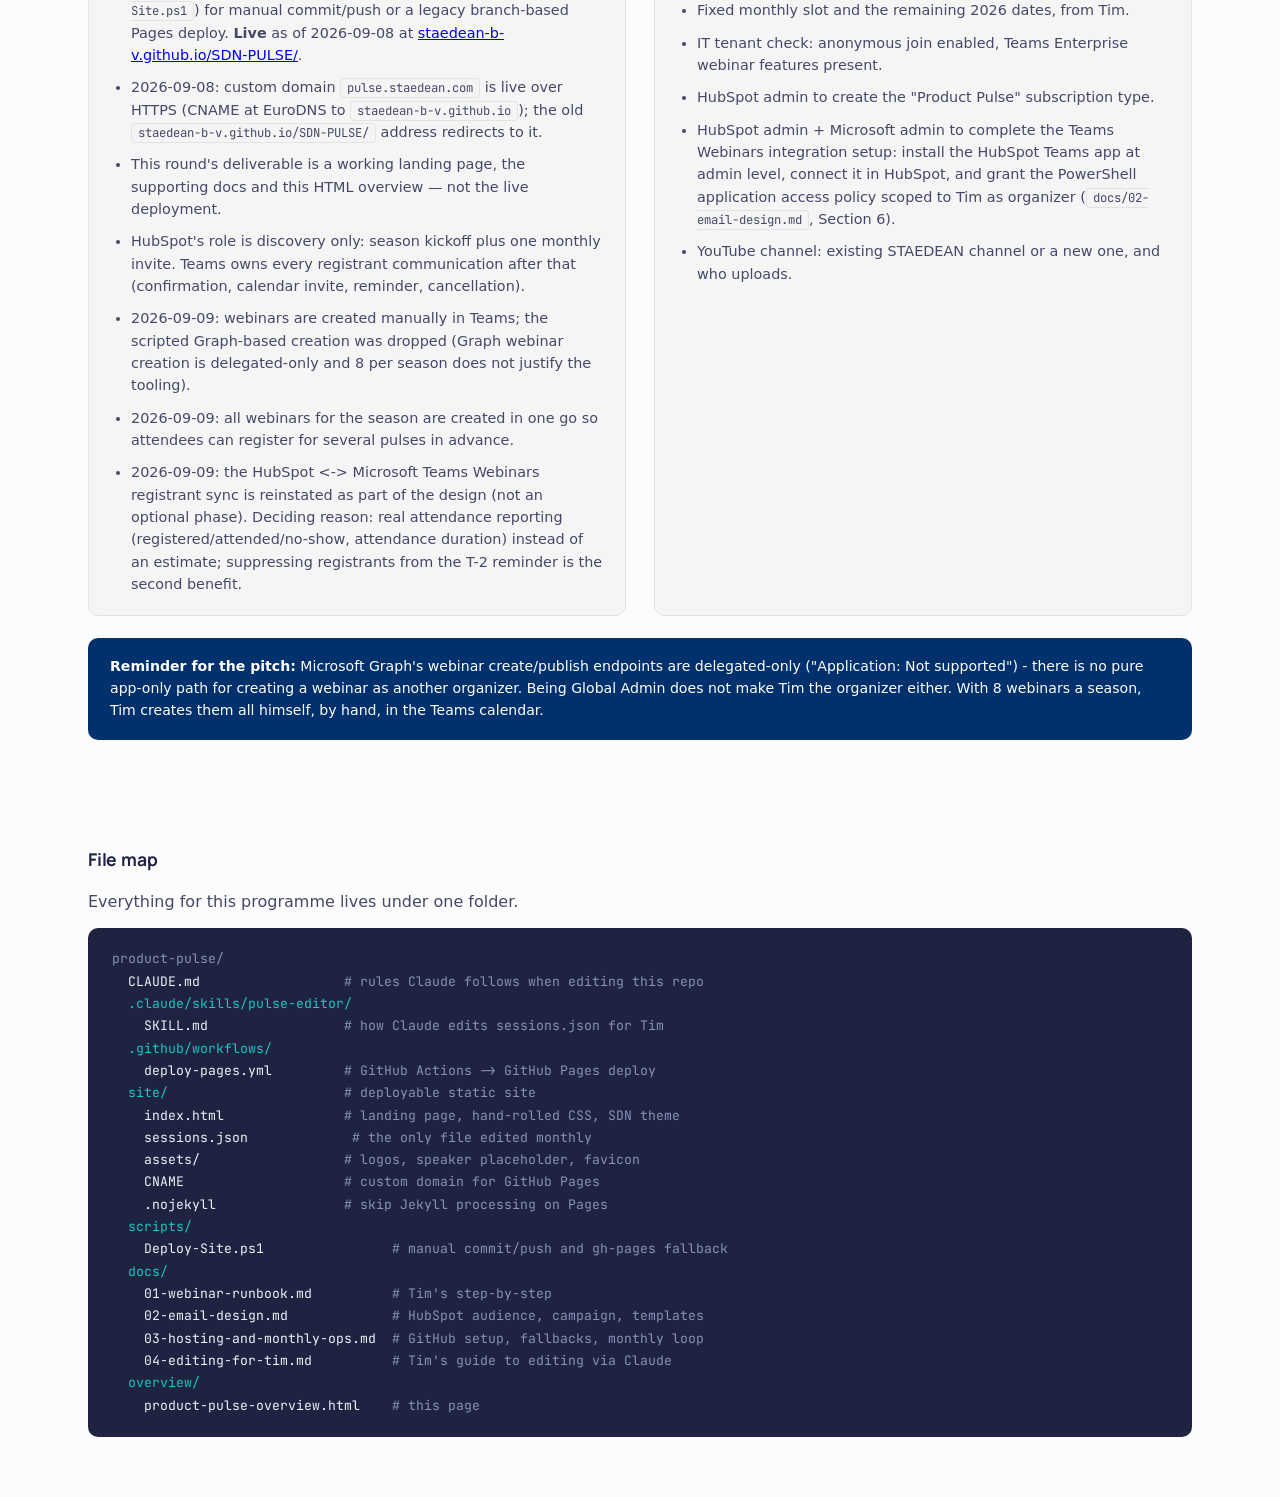
==== commit b01475b0: "Reinstate the Teams to HubSpot registrant sync as part of the design" ====
--- a/overview/product-pulse-overview.html
+++ b/overview/product-pulse-overview.html
@@ -209,7 +209,7 @@
     <h2>Architecture</h2>
     <p class="lede">Four systems, each doing one job. HubSpot only brings people to the page; Teams owns everything after someone registers.</p>
     <div class="diagram-frame">
-      <svg viewBox="0 0 1000 800" xmlns="http://www.w3.org/2000/svg" role="img" aria-label="Product Pulse architecture: HubSpot audience receives discovery emails pointing to the landing page; the landing page links to a Teams webinar registration, for webinars Tim creates by hand in Teams; Teams sends confirmations and reminders and stores the recording in Tim's OneDrive; the recording is uploaded to YouTube unlisted and linked back on the landing page's past pulses section.">
+      <svg viewBox="0 0 1000 800" xmlns="http://www.w3.org/2000/svg" role="img" aria-label="Product Pulse architecture: HubSpot audience receives discovery emails pointing to the landing page; the landing page links to a Teams webinar registration, for webinars Tim creates by hand in Teams; Teams sends confirmations and reminders and stores the recording in Tim's OneDrive; the recording is uploaded to YouTube unlisted and linked back on the landing page's past pulses section; the Teams webinar also syncs registrant, attendee and cancellation data one-way back into HubSpot Marketing Events, feeding the T-2 reminder's suppression segment and the attendance reporting.">
         <defs>
           <marker id="arrow" viewBox="0 0 10 10" refX="9" refY="5" markerWidth="7" markerHeight="7" orient="auto-start-reverse">
             <path d="M0,0 L10,5 L0,10 z" fill="#454869"></path>
@@ -261,6 +261,17 @@
         <text class="node-title" x="837" y="314" text-anchor="middle" style="font-size:14px;">Teams: registrant comms</text>
         <text class="node-sub" x="837" y="332" text-anchor="middle">confirmation &middot; calendar invite</text>
         <text class="node-sub" x="837" y="348" text-anchor="middle">T-1h reminder &middot; cancellations</text>
+
+        <!-- Arrow C -> E (registrant/attendance data synced back to HubSpot) -->
+        <path class="flow-line" d="M 610 350 C 720 372, 760 388, 790 410" marker-end="url(#arrow)"></path>
+        <text class="flow-label" x="968" y="384" text-anchor="end">registrant + attendance data</text>
+        <text class="flow-label" x="968" y="397" text-anchor="end">synced back to HubSpot</text>
+
+        <!-- Box E: HubSpot Marketing Events -->
+        <rect class="node-box" x="702" y="410" width="270" height="72" rx="10"></rect>
+        <text class="node-title" x="837" y="438" text-anchor="middle" style="font-size:14px;">HubSpot Marketing Events</text>
+        <text class="node-sub" x="837" y="456" text-anchor="middle">registered &middot; attended &middot; no-show</text>
+        <text class="node-sub" x="837" y="470" text-anchor="middle">feeds T-2 suppression + reporting</text>
 
         <!-- Arrow C -> F (recording down) -->
         <line class="flow-line" x1="470" y1="364" x2="470" y2="440" marker-end="url(#arrow)"></line>
@@ -309,13 +320,14 @@
         <li style="margin-bottom:8px;">Tim creates all 8 webinars in Teams, in one sitting.</li>
         <li style="margin-bottom:8px;">All 8 registration URLs are pasted into <code>sessions.json</code>, in one batch.</li>
         <li>HubSpot audience segment, subscription type, the season kickoff email, and the 8 scheduled T-2 reminder emails are set up.</li>
+        <li>The HubSpot &lt;-&gt; Microsoft Teams Webinars integration is installed and connected, and its access policy is scoped to Tim as organizer, so registrant and attendance data syncs back automatically (see the architecture diagram above).</li>
       </ul>
     </div>
     <div class="timeline">
       <div class="tl-step">
         <span class="tl-when">T&minus;2 days</span>
         <h3>HubSpot sends the reminder email</h3>
-        <p>The T-2 reminder goes to the "Product Pulse audience" segment, with the topic teaser and a UTM-tagged Register link to the landing page.</p>
+        <p>The T-2 reminder goes to the "Product Pulse audience" segment excluding people already Registered for that pulse (synced from Teams), with the topic teaser and a UTM-tagged Register link to the landing page. Registrants get only the Teams T-1h reminder instead.</p>
         <span class="tl-owner">Marketing</span>
       </div>
       <div class="tl-step">
@@ -357,6 +369,7 @@
           <tr><td>HubSpot tracking code + form embed on landing page</td><td class="raci-cell raci-i">&mdash;</td><td class="raci-cell raci-a">R / A</td><td class="raci-cell raci-c">C (deploys to site)</td></tr>
           <tr><td>YouTube channel setup</td><td class="raci-cell raci-i">I</td><td class="raci-cell raci-a">R / A</td><td class="raci-cell raci-c">C</td></tr>
           <tr><td>Tenant check: anonymous join + webinar features</td><td class="raci-cell raci-i">I</td><td class="raci-cell raci-i">I</td><td class="raci-cell raci-a">R / A</td></tr>
+          <tr><td>HubSpot Teams Webinars integration setup (app install, connect, PowerShell access policy)</td><td class="raci-cell raci-c">C (organizer being scoped)</td><td class="raci-cell raci-a">R / A</td><td class="raci-cell raci-a">R / A</td></tr>
           <tr class="group-row"><td colspan="4">Monthly steps</td></tr>
           <tr><td>HubSpot T&minus;2 reminder send</td><td class="raci-cell raci-i">I</td><td class="raci-cell raci-a">R / A</td><td class="raci-cell raci-i">&mdash;</td></tr>
           <tr><td>Teams T&minus;1h reminder</td><td class="raci-cell raci-i">I</td><td class="raci-cell raci-i">I</td><td class="raci-cell raci-i">I (automatic)</td></tr>
@@ -412,7 +425,7 @@
           <li>HubSpot's role is discovery only: season kickoff plus one monthly invite. Teams owns every registrant communication after that (confirmation, calendar invite, reminder, cancellation).</li>
           <li>2026-09-09: webinars are created manually in Teams; the scripted Graph-based creation was dropped (Graph webinar creation is delegated-only and 8 per season does not justify the tooling).</li>
           <li>2026-09-09: all webinars for the season are created in one go so attendees can register for several pulses in advance.</li>
-          <li>2026-09-09: the HubSpot Marketing Events registrant sync (phase 2) is dropped; the setup stays simple, at the cost of registrants receiving both the HubSpot reminder and the Teams reminder.</li>
+          <li>2026-09-09: the HubSpot &lt;-&gt; Microsoft Teams Webinars registrant sync is reinstated as part of the design (not an optional phase). Deciding reason: real attendance reporting (registered/attended/no-show, attendance duration) instead of an estimate; suppressing registrants from the T-2 reminder is the second benefit.</li>
         </ul>
       </div>
       <div class="card open">
@@ -422,6 +435,7 @@
           <li>Fixed monthly slot and the remaining 2026 dates, from Tim.</li>
           <li>IT tenant check: anonymous join enabled, Teams Enterprise webinar features present.</li>
           <li>HubSpot admin to create the "Product Pulse" subscription type.</li>
+          <li>HubSpot admin + Microsoft admin to complete the Teams Webinars integration setup: install the HubSpot Teams app at admin level, connect it in HubSpot, and grant the PowerShell application access policy scoped to Tim as organizer (<code>docs/02-email-design.md</code>, Section 6).</li>
           <li>YouTube channel: existing STAEDEAN channel or a new one, and who uploads.</li>
         </ul>
       </div>
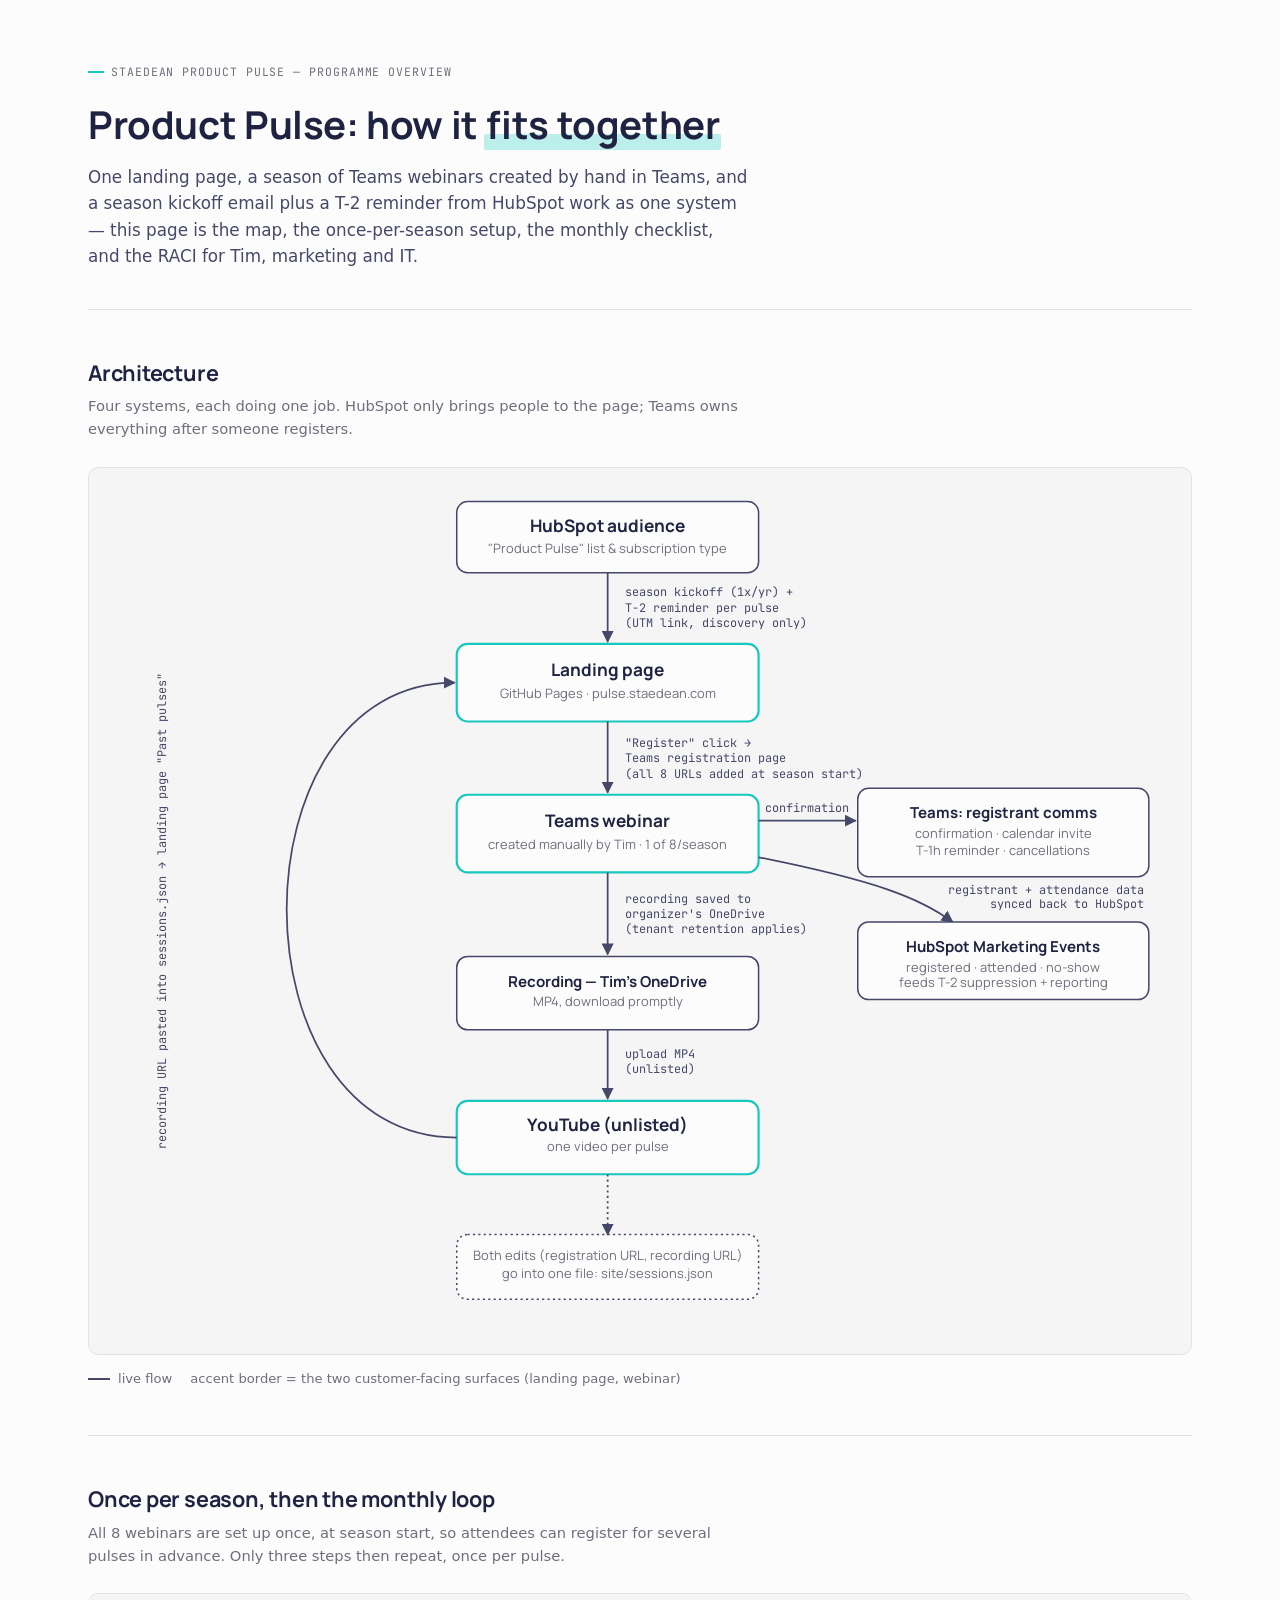
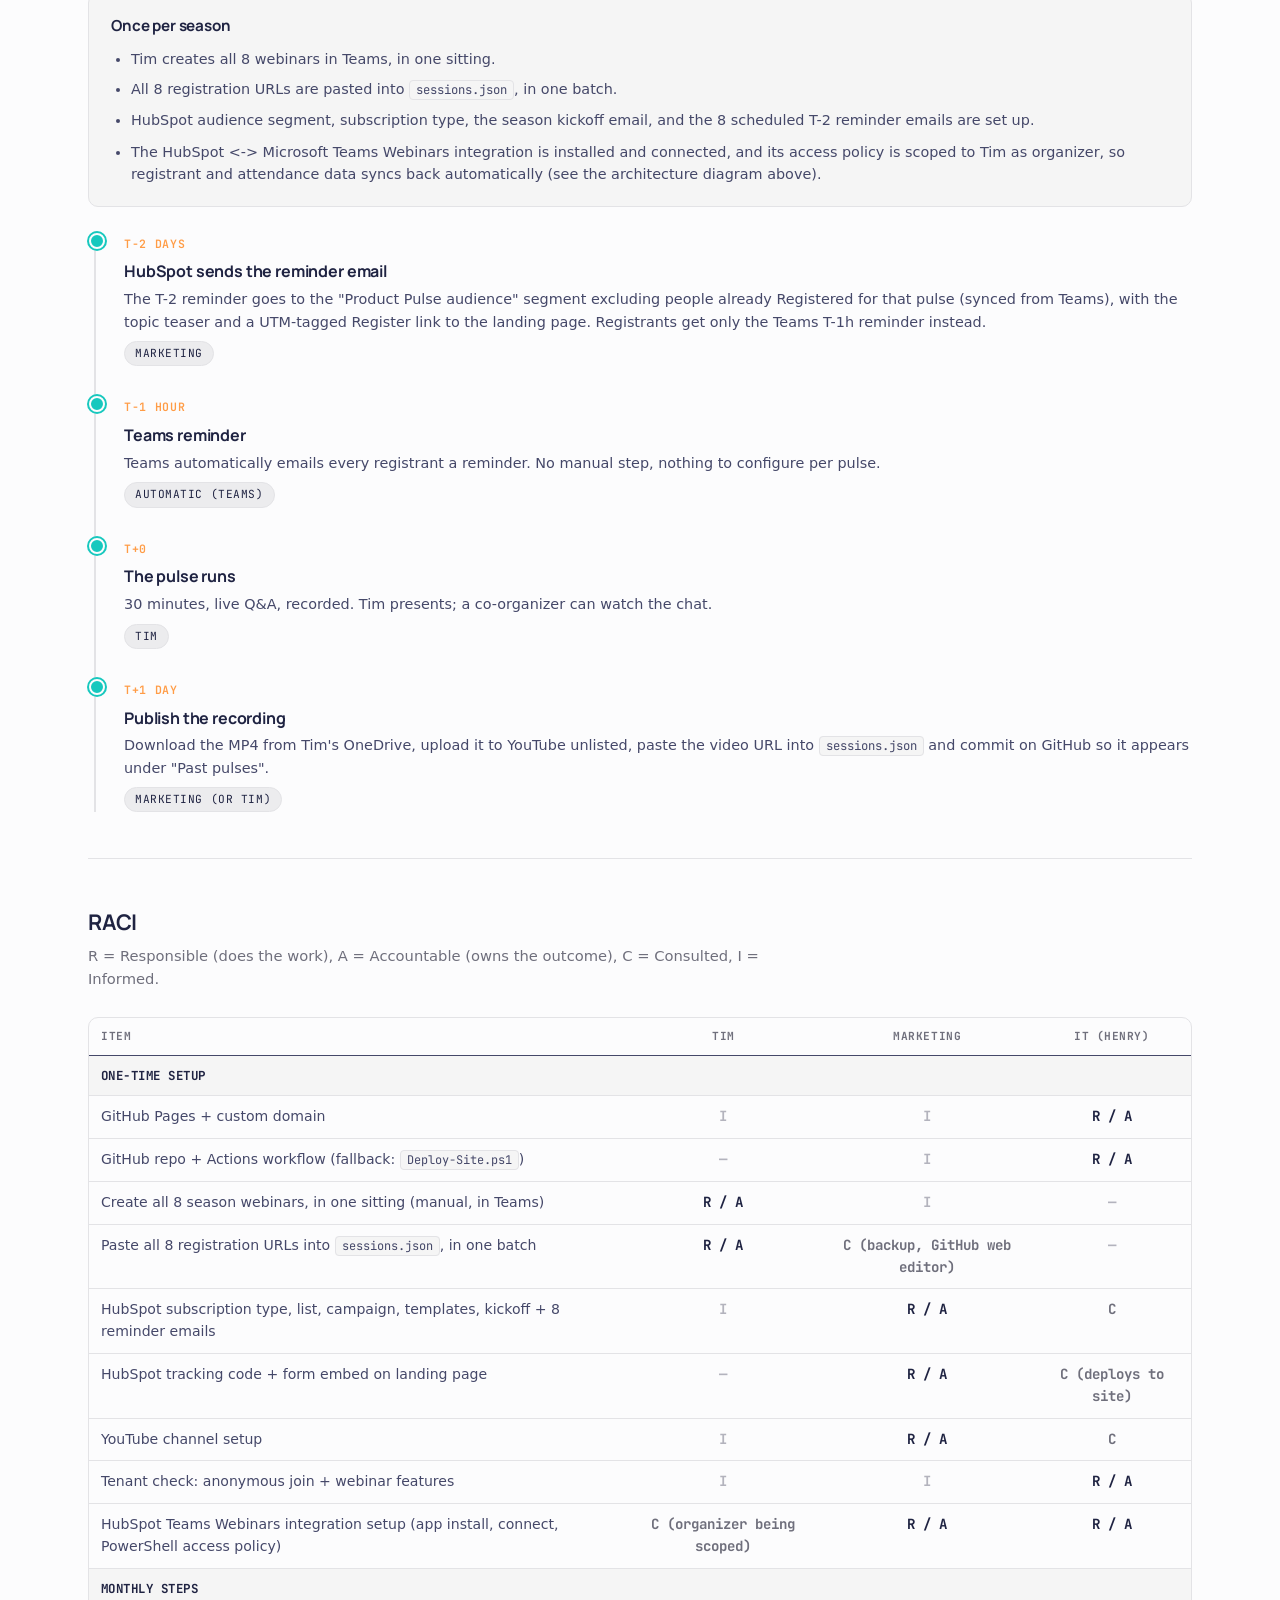
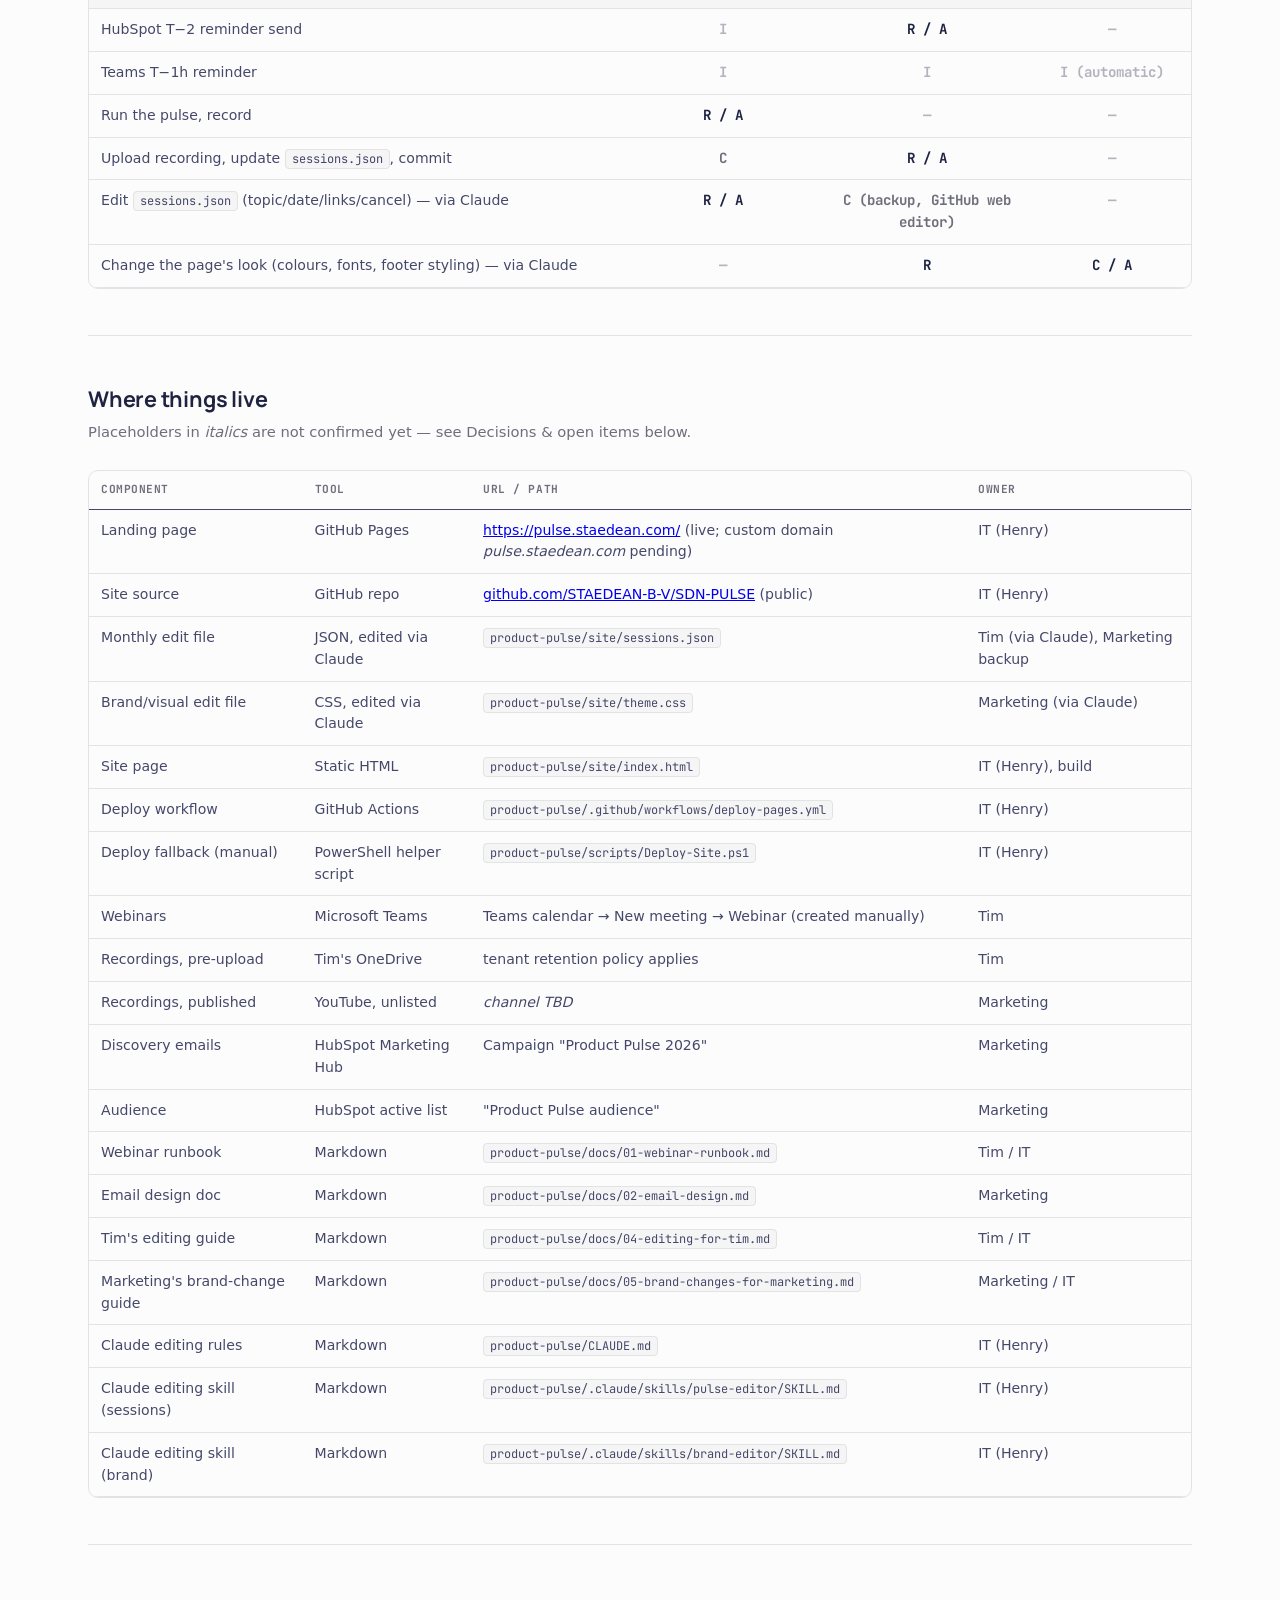
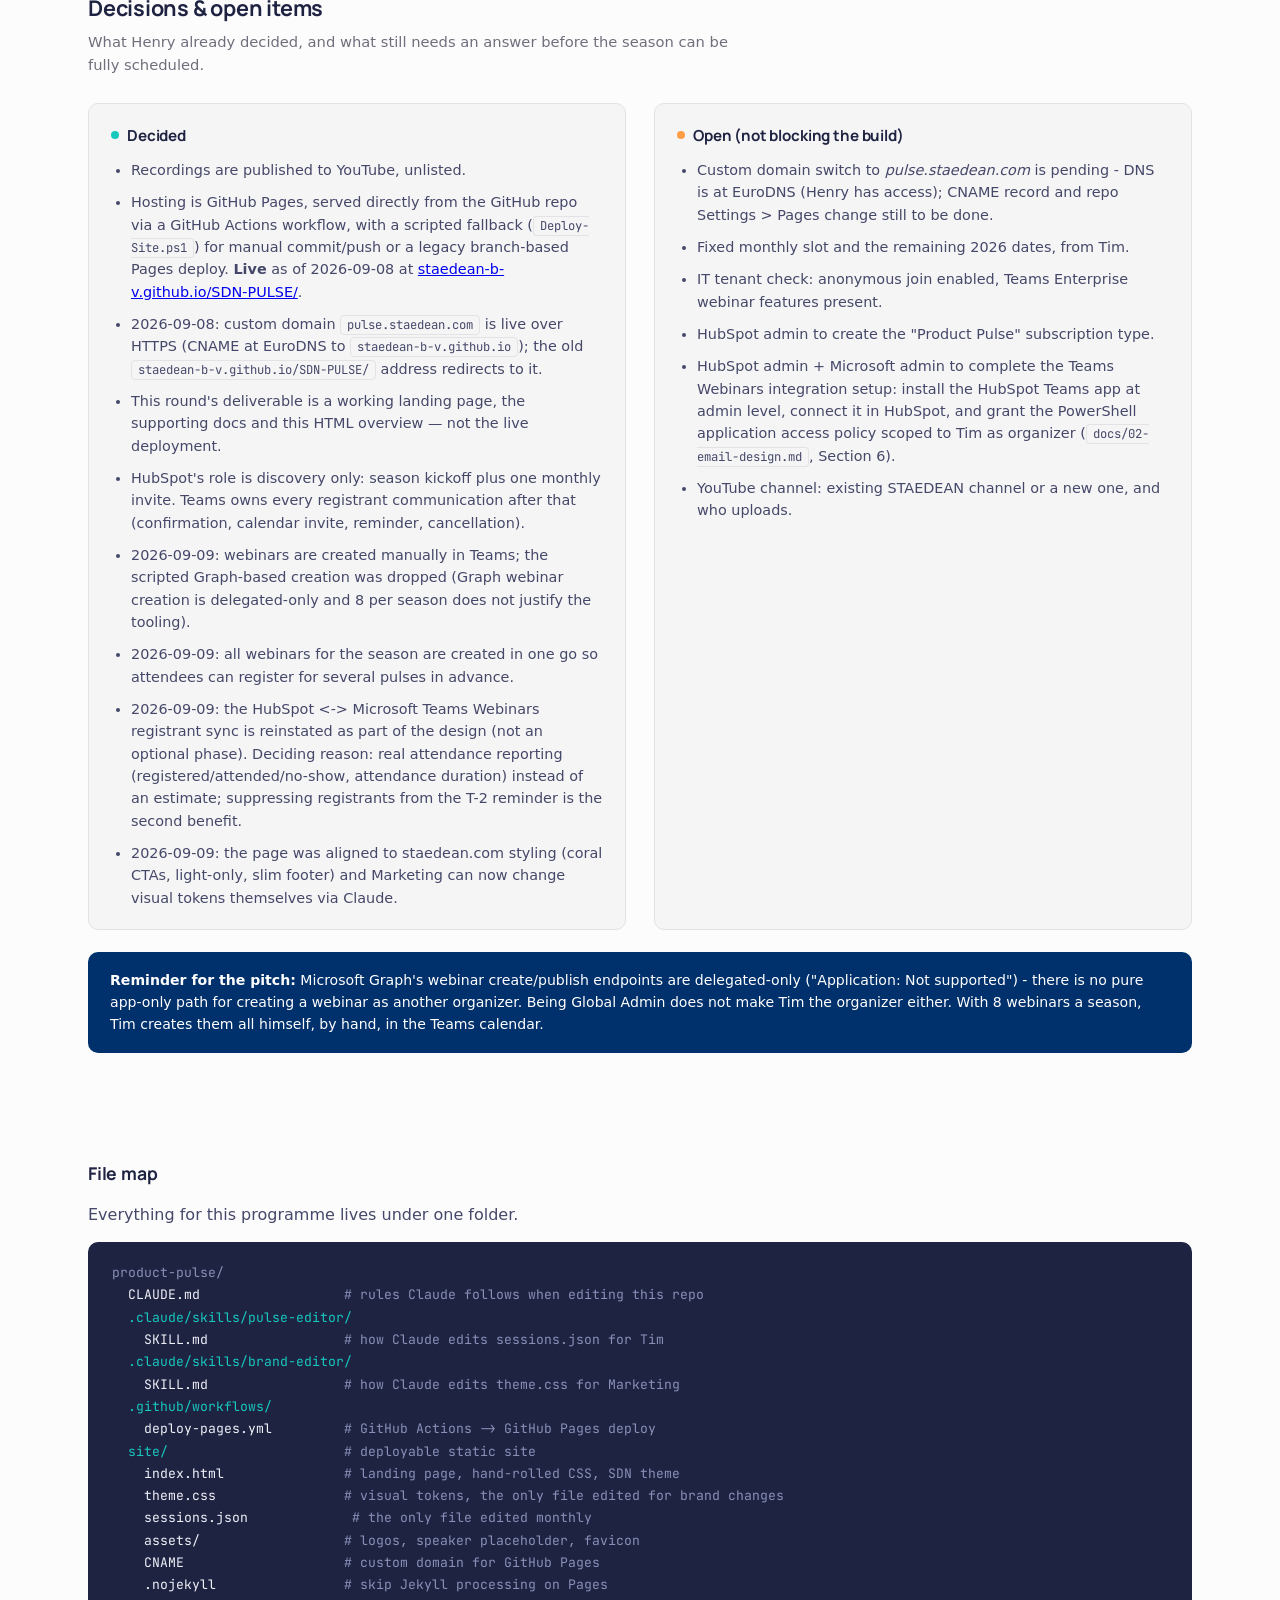
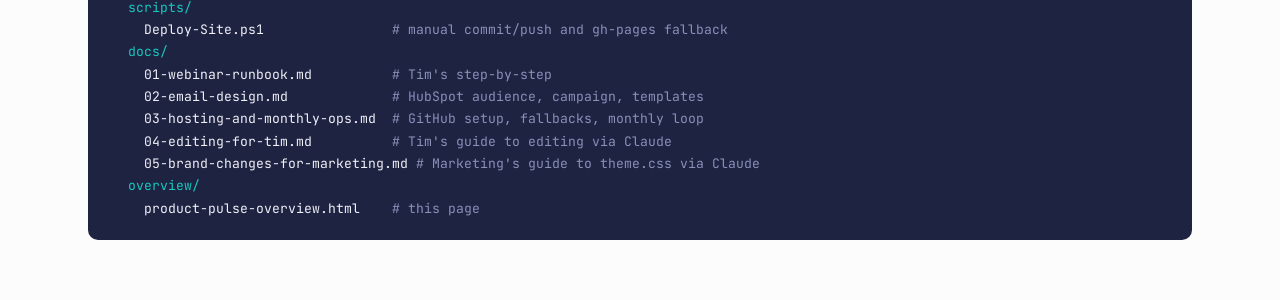
==== commit f68e645e: "Align page to staedean.com branding; add theme.css as Marketing's safe edit surface" ====
--- a/overview/product-pulse-overview.html
+++ b/overview/product-pulse-overview.html
@@ -376,6 +376,7 @@
           <tr><td>Run the pulse, record</td><td class="raci-cell raci-a">R / A</td><td class="raci-cell raci-i">&mdash;</td><td class="raci-cell raci-i">&mdash;</td></tr>
           <tr><td>Upload recording, update <code>sessions.json</code>, commit</td><td class="raci-cell raci-c">C</td><td class="raci-cell raci-a">R / A</td><td class="raci-cell raci-i">&mdash;</td></tr>
           <tr><td>Edit <code>sessions.json</code> (topic/date/links/cancel) &mdash; via Claude</td><td class="raci-cell raci-a">R / A</td><td class="raci-cell raci-c">C (backup, GitHub web editor)</td><td class="raci-cell raci-i">&mdash;</td></tr>
+          <tr><td>Change the page's look (colours, fonts, footer styling) &mdash; via Claude</td><td class="raci-cell raci-i">&mdash;</td><td class="raci-cell raci-a">R</td><td class="raci-cell raci-a">C / A</td></tr>
         </tbody>
       </table>
     </div>
@@ -393,6 +394,7 @@
           <tr><td>Landing page</td><td>GitHub Pages</td><td><a href="https://pulse.staedean.com/">https://pulse.staedean.com/</a> (live; custom domain <em>pulse.staedean.com</em> pending)</td><td>IT (Henry)</td></tr>
           <tr><td>Site source</td><td>GitHub repo</td><td><a href="https://github.com/STAEDEAN-B-V/SDN-PULSE">github.com/STAEDEAN-B-V/SDN-PULSE</a> (public)</td><td>IT (Henry)</td></tr>
           <tr><td>Monthly edit file</td><td>JSON, edited via Claude</td><td><code>product-pulse/site/sessions.json</code></td><td>Tim (via Claude), Marketing backup</td></tr>
+          <tr><td>Brand/visual edit file</td><td>CSS, edited via Claude</td><td><code>product-pulse/site/theme.css</code></td><td>Marketing (via Claude)</td></tr>
           <tr><td>Site page</td><td>Static HTML</td><td><code>product-pulse/site/index.html</code></td><td>IT (Henry), build</td></tr>
           <tr><td>Deploy workflow</td><td>GitHub Actions</td><td><code>product-pulse/.github/workflows/deploy-pages.yml</code></td><td>IT (Henry)</td></tr>
           <tr><td>Deploy fallback (manual)</td><td>PowerShell helper script</td><td><code>product-pulse/scripts/Deploy-Site.ps1</code></td><td>IT (Henry)</td></tr>
@@ -404,8 +406,10 @@
           <tr><td>Webinar runbook</td><td>Markdown</td><td><code>product-pulse/docs/01-webinar-runbook.md</code></td><td>Tim / IT</td></tr>
           <tr><td>Email design doc</td><td>Markdown</td><td><code>product-pulse/docs/02-email-design.md</code></td><td>Marketing</td></tr>
           <tr><td>Tim's editing guide</td><td>Markdown</td><td><code>product-pulse/docs/04-editing-for-tim.md</code></td><td>Tim / IT</td></tr>
+          <tr><td>Marketing's brand-change guide</td><td>Markdown</td><td><code>product-pulse/docs/05-brand-changes-for-marketing.md</code></td><td>Marketing / IT</td></tr>
           <tr><td>Claude editing rules</td><td>Markdown</td><td><code>product-pulse/CLAUDE.md</code></td><td>IT (Henry)</td></tr>
-          <tr><td>Claude editing skill</td><td>Markdown</td><td><code>product-pulse/.claude/skills/pulse-editor/SKILL.md</code></td><td>IT (Henry)</td></tr>
+          <tr><td>Claude editing skill (sessions)</td><td>Markdown</td><td><code>product-pulse/.claude/skills/pulse-editor/SKILL.md</code></td><td>IT (Henry)</td></tr>
+          <tr><td>Claude editing skill (brand)</td><td>Markdown</td><td><code>product-pulse/.claude/skills/brand-editor/SKILL.md</code></td><td>IT (Henry)</td></tr>
         </tbody>
       </table>
     </div>
@@ -426,6 +430,7 @@
           <li>2026-09-09: webinars are created manually in Teams; the scripted Graph-based creation was dropped (Graph webinar creation is delegated-only and 8 per season does not justify the tooling).</li>
           <li>2026-09-09: all webinars for the season are created in one go so attendees can register for several pulses in advance.</li>
           <li>2026-09-09: the HubSpot &lt;-&gt; Microsoft Teams Webinars registrant sync is reinstated as part of the design (not an optional phase). Deciding reason: real attendance reporting (registered/attended/no-show, attendance duration) instead of an estimate; suppressing registrants from the T-2 reminder is the second benefit.</li>
+          <li>2026-09-09: the page was aligned to staedean.com styling (coral CTAs, light-only, slim footer) and Marketing can now change visual tokens themselves via Claude.</li>
         </ul>
       </div>
       <div class="card open">
@@ -452,10 +457,13 @@
   CLAUDE.md                  <span class="cm"># rules Claude follows when editing this repo</span>
   <span class="ws">.claude/skills/pulse-editor/</span>
     SKILL.md                 <span class="cm"># how Claude edits sessions.json for Tim</span>
+  <span class="ws">.claude/skills/brand-editor/</span>
+    SKILL.md                 <span class="cm"># how Claude edits theme.css for Marketing</span>
   <span class="ws">.github/workflows/</span>
     deploy-pages.yml         <span class="cm"># GitHub Actions -&gt; GitHub Pages deploy</span>
   <span class="ws">site/</span>                      <span class="cm"># deployable static site</span>
     index.html               <span class="cm"># landing page, hand-rolled CSS, SDN theme</span>
+    theme.css                <span class="cm"># visual tokens, the only file edited for brand changes</span>
     sessions.json             <span class="cm"># the only file edited monthly</span>
     assets/                  <span class="cm"># logos, speaker placeholder, favicon</span>
     CNAME                    <span class="cm"># custom domain for GitHub Pages</span>
@@ -467,6 +475,7 @@
     02-email-design.md             <span class="cm"># HubSpot audience, campaign, templates</span>
     03-hosting-and-monthly-ops.md  <span class="cm"># GitHub setup, fallbacks, monthly loop</span>
     04-editing-for-tim.md          <span class="cm"># Tim's guide to editing via Claude</span>
+    05-brand-changes-for-marketing.md <span class="cm"># Marketing's guide to theme.css via Claude</span>
   <span class="ws">overview/</span>
     product-pulse-overview.html    <span class="cm"># this page</span></div>
   </footer>
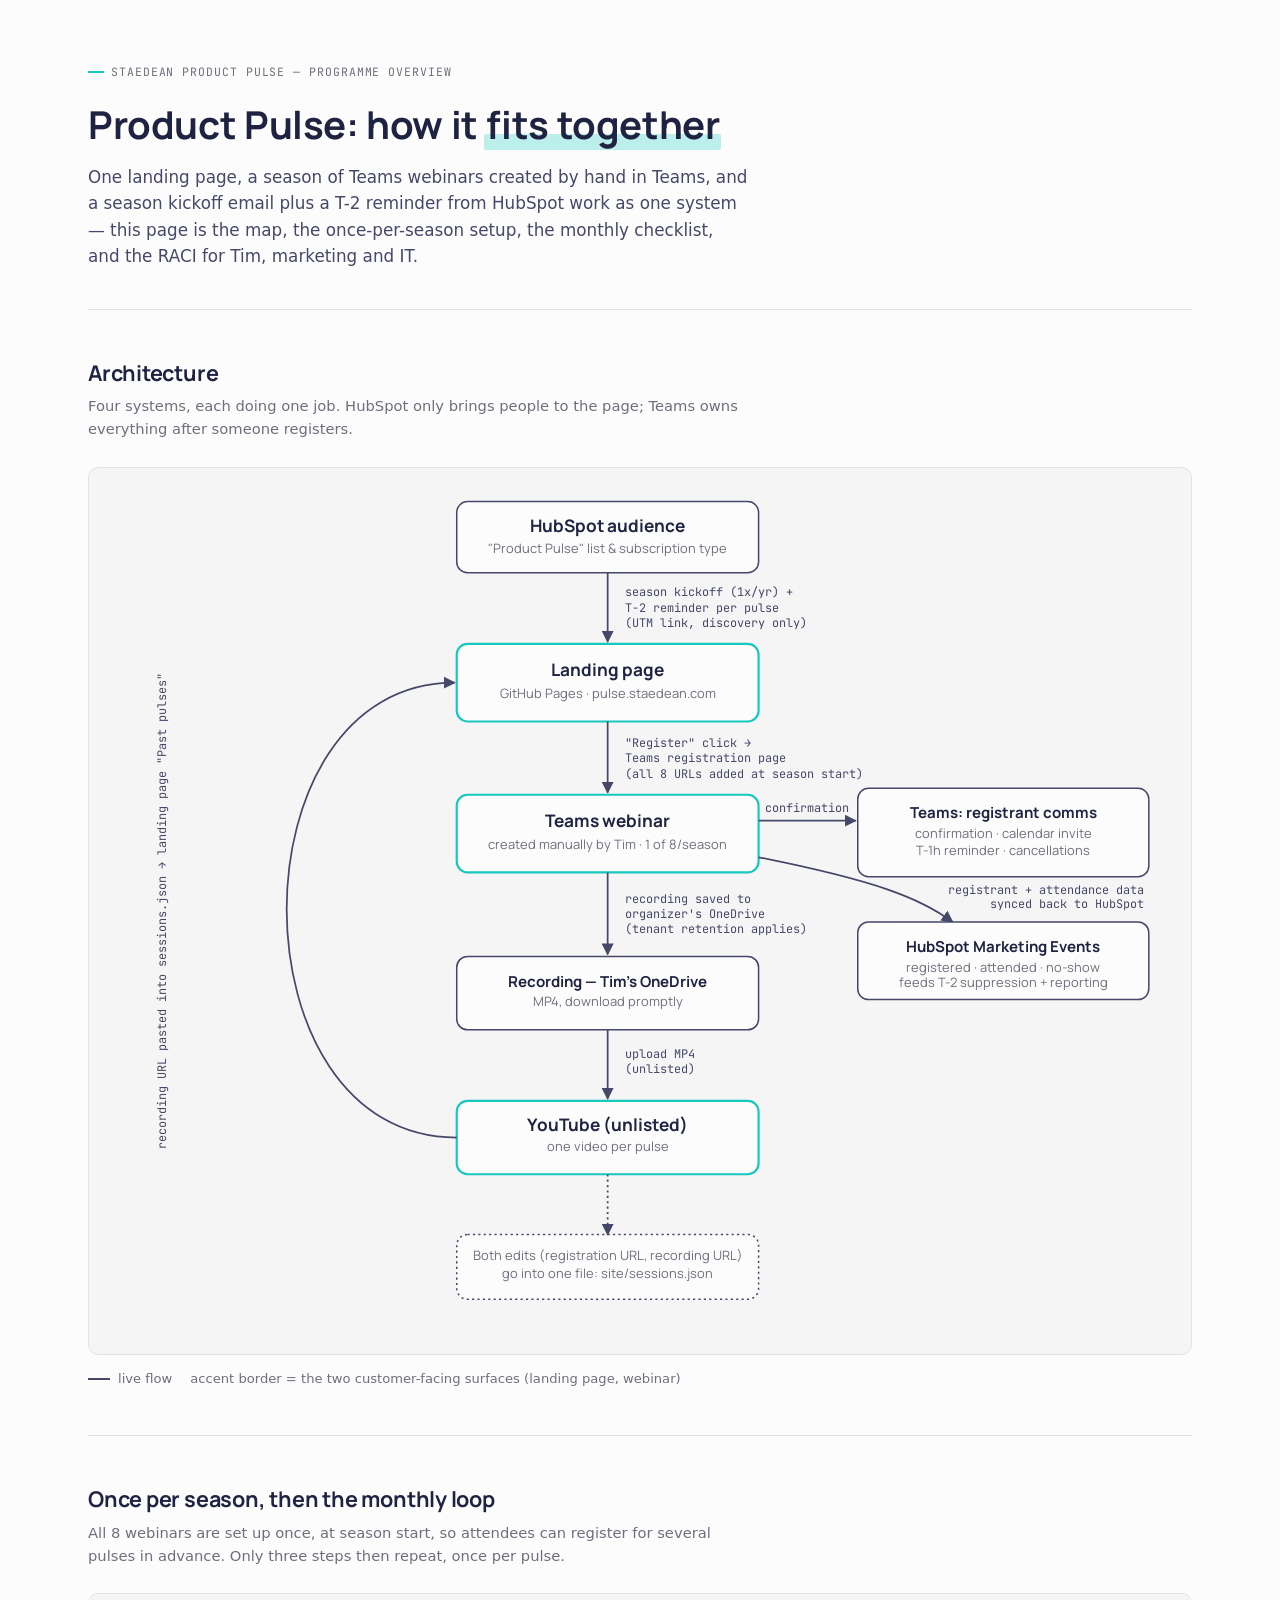
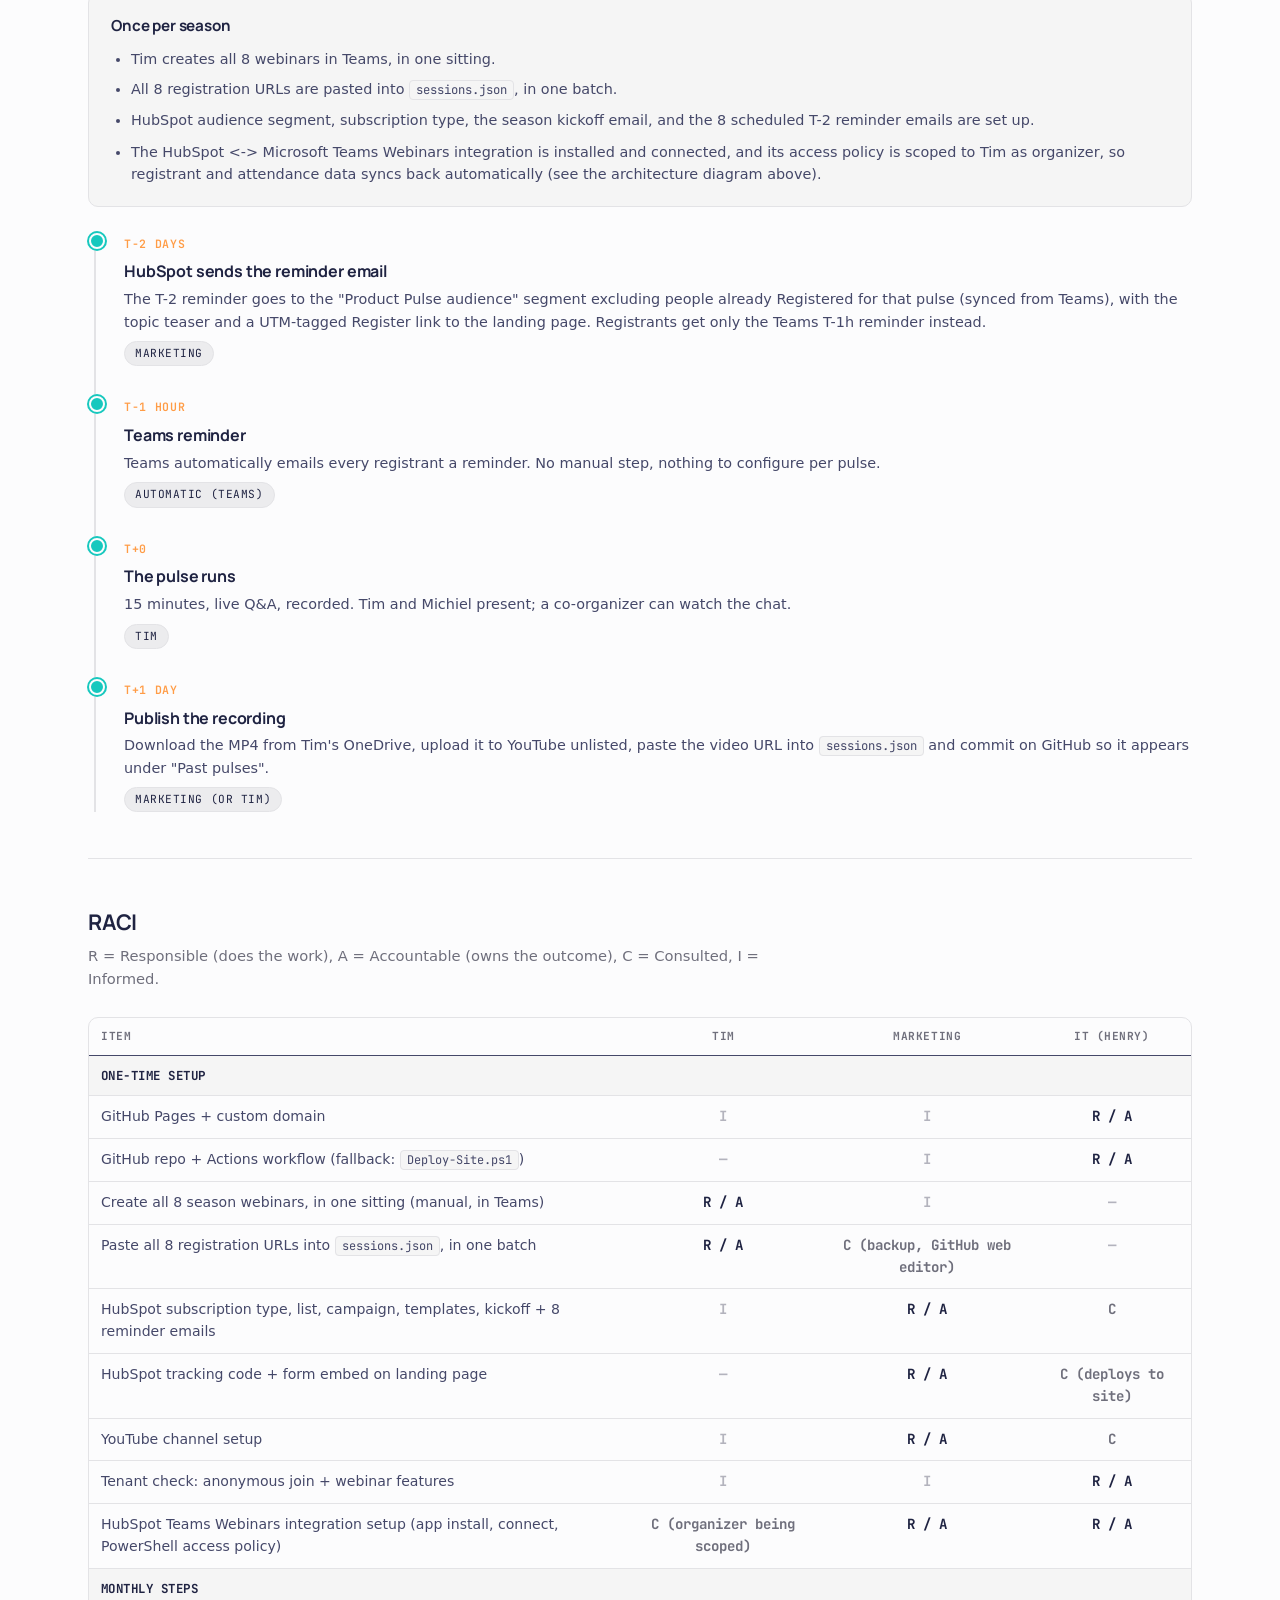
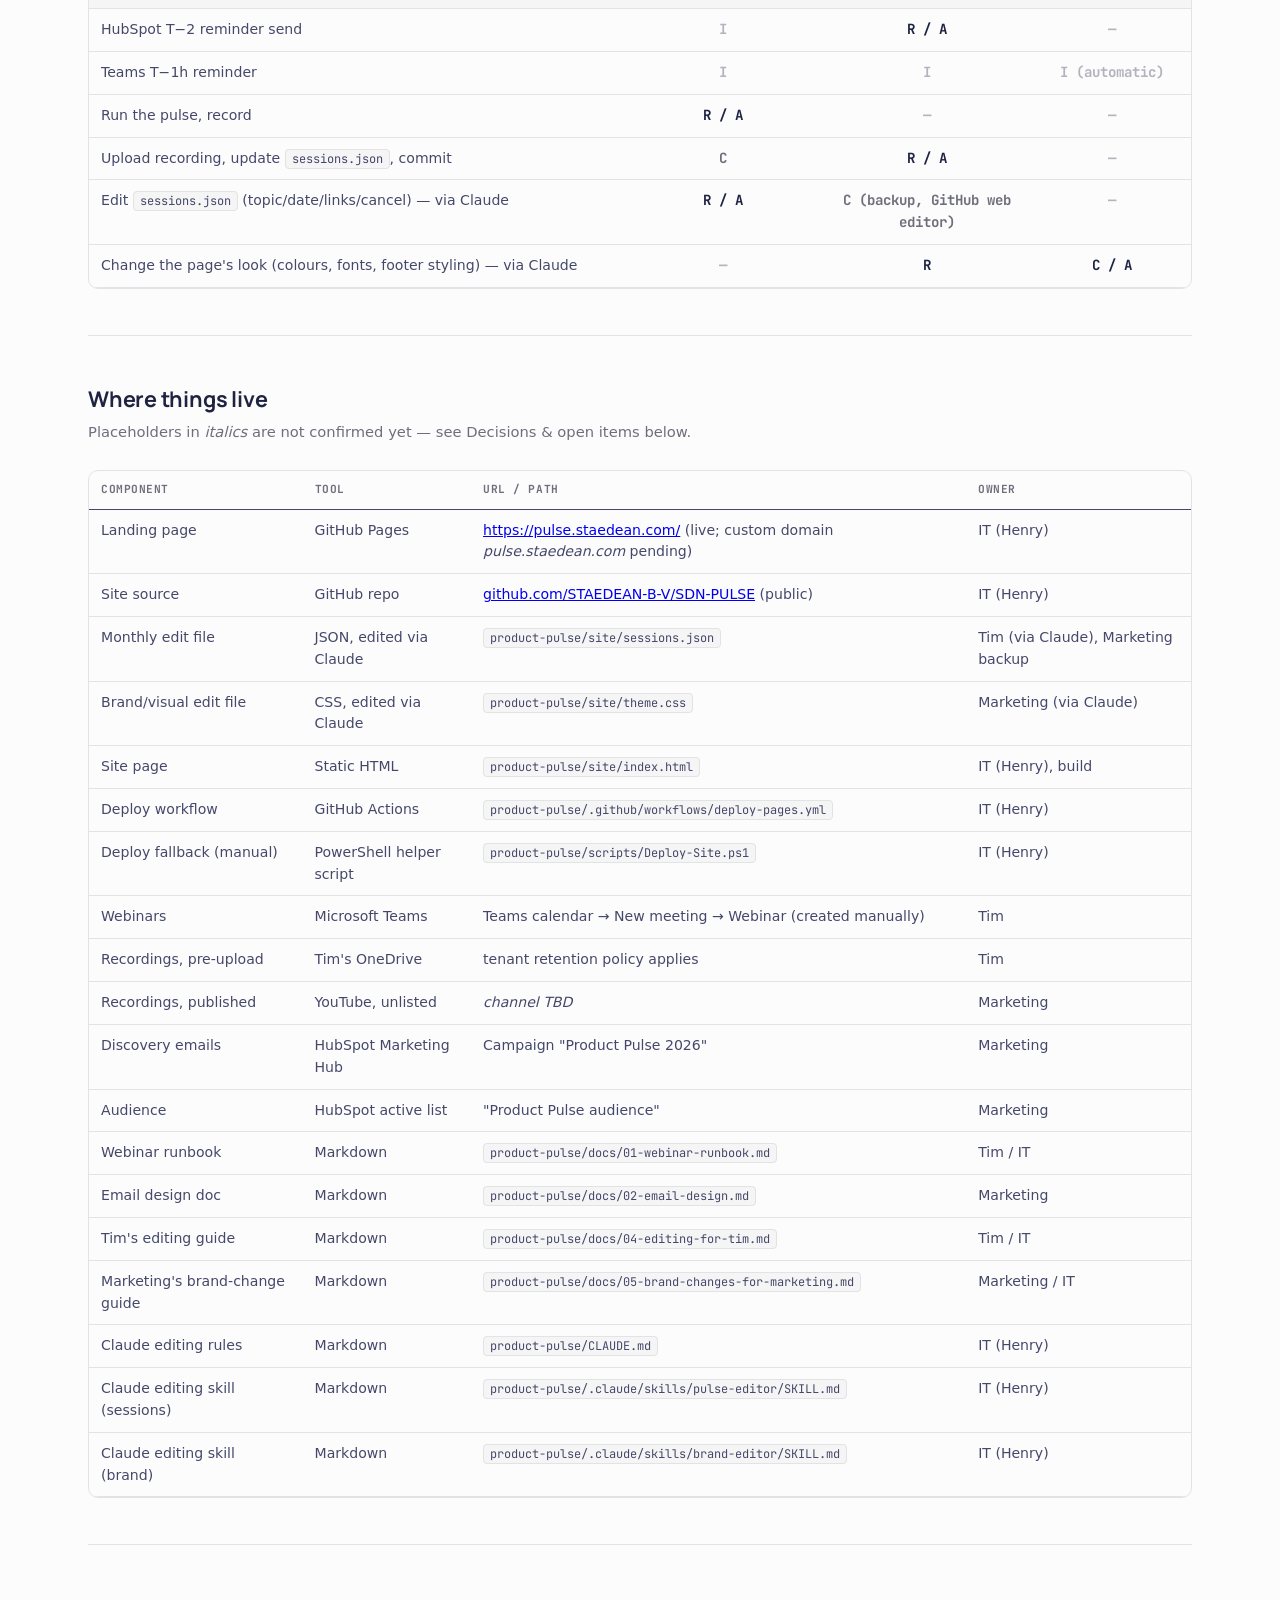
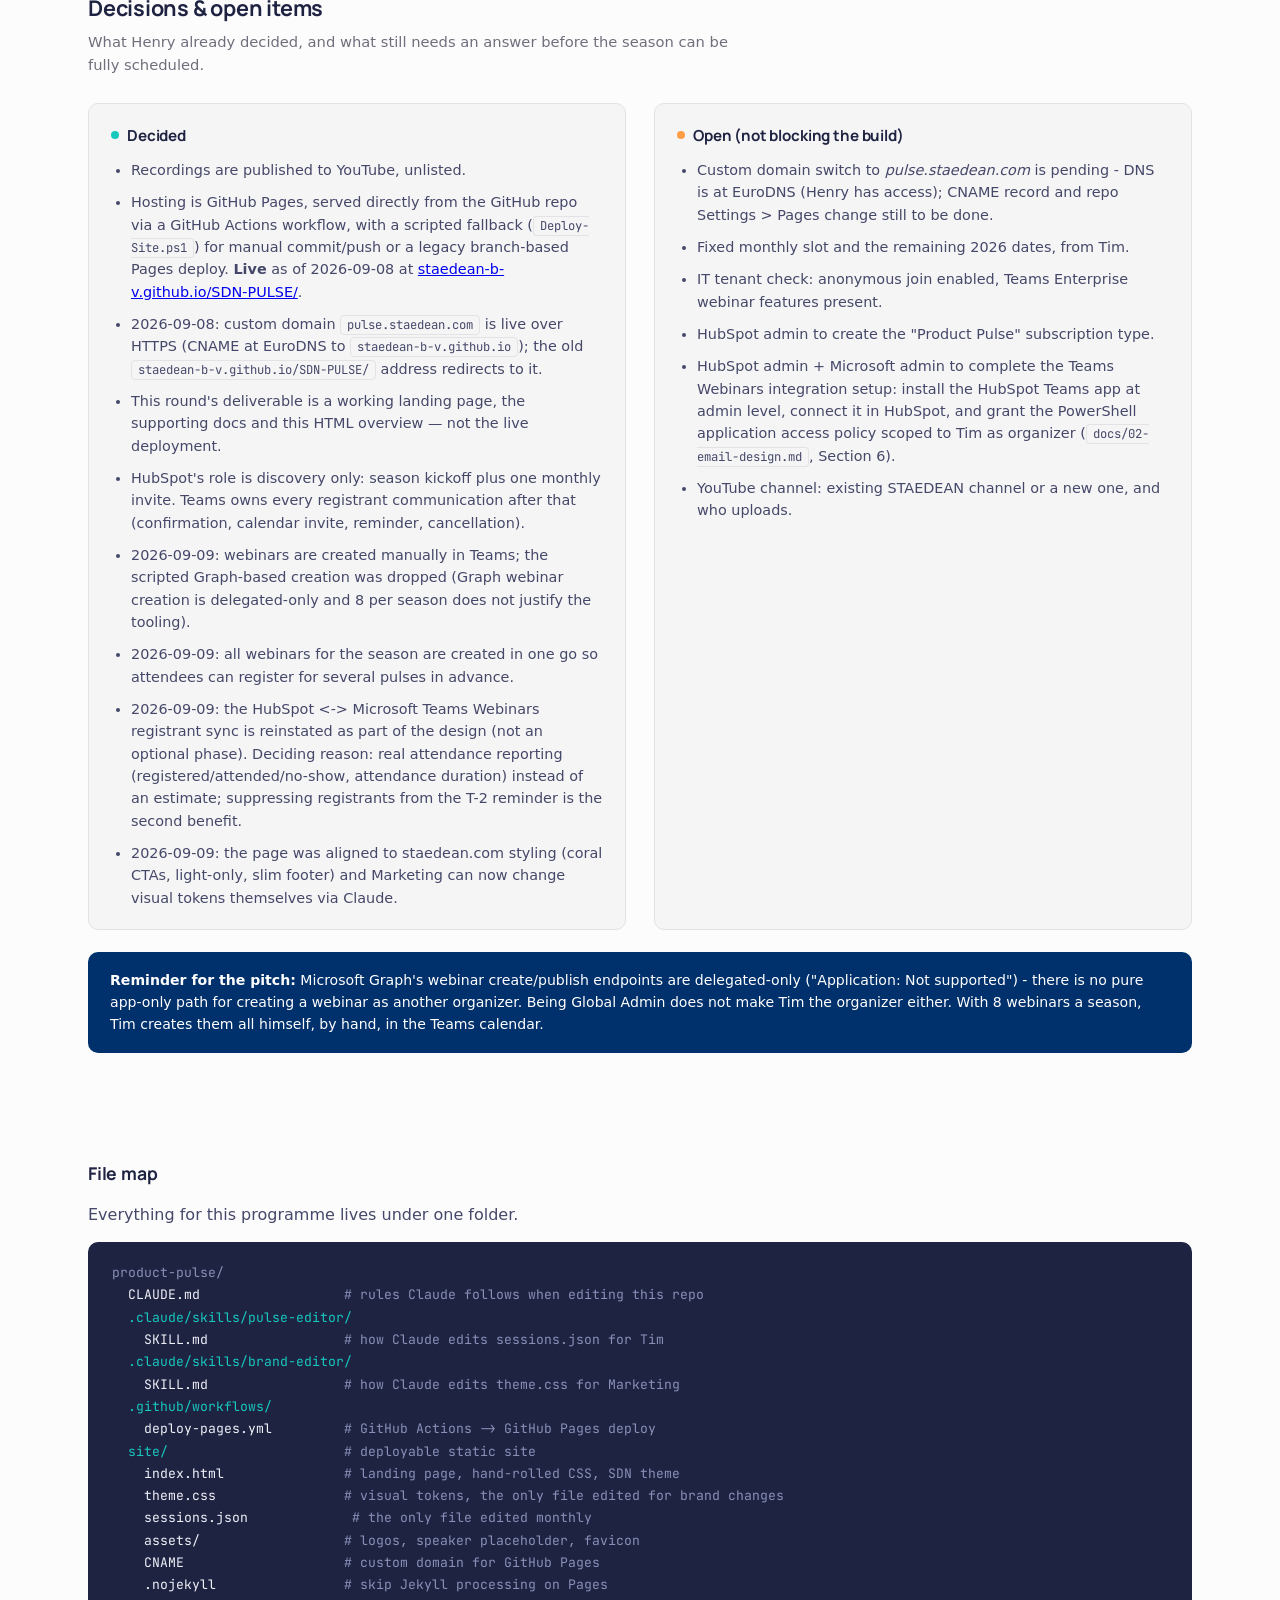
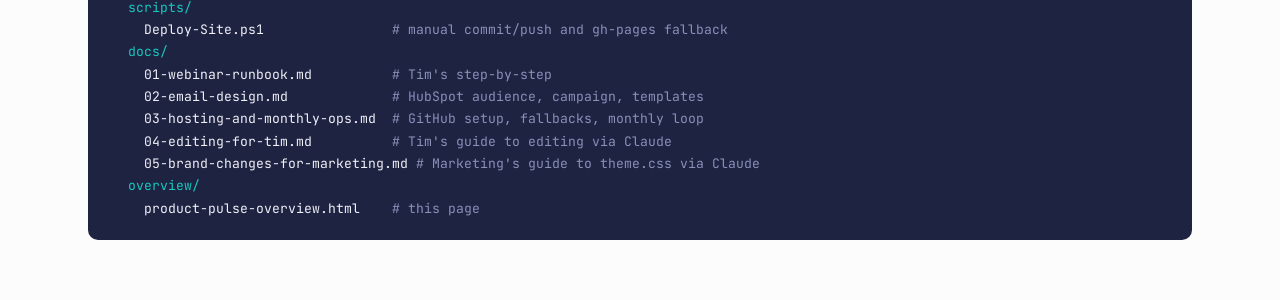
==== commit 6f446ce2: "docs: switch runbooks and editor skill to the Product Pulse Live format Last Friday of the month, 12" ====
--- a/overview/product-pulse-overview.html
+++ b/overview/product-pulse-overview.html
@@ -339,7 +339,7 @@
       <div class="tl-step">
         <span class="tl-when">T&plus;0</span>
         <h3>The pulse runs</h3>
-        <p>30 minutes, live Q&amp;A, recorded. Tim presents; a co-organizer can watch the chat.</p>
+        <p>15 minutes, live Q&amp;A, recorded. Tim and Michiel present; a co-organizer can watch the chat.</p>
         <span class="tl-owner">Tim</span>
       </div>
       <div class="tl-step">
